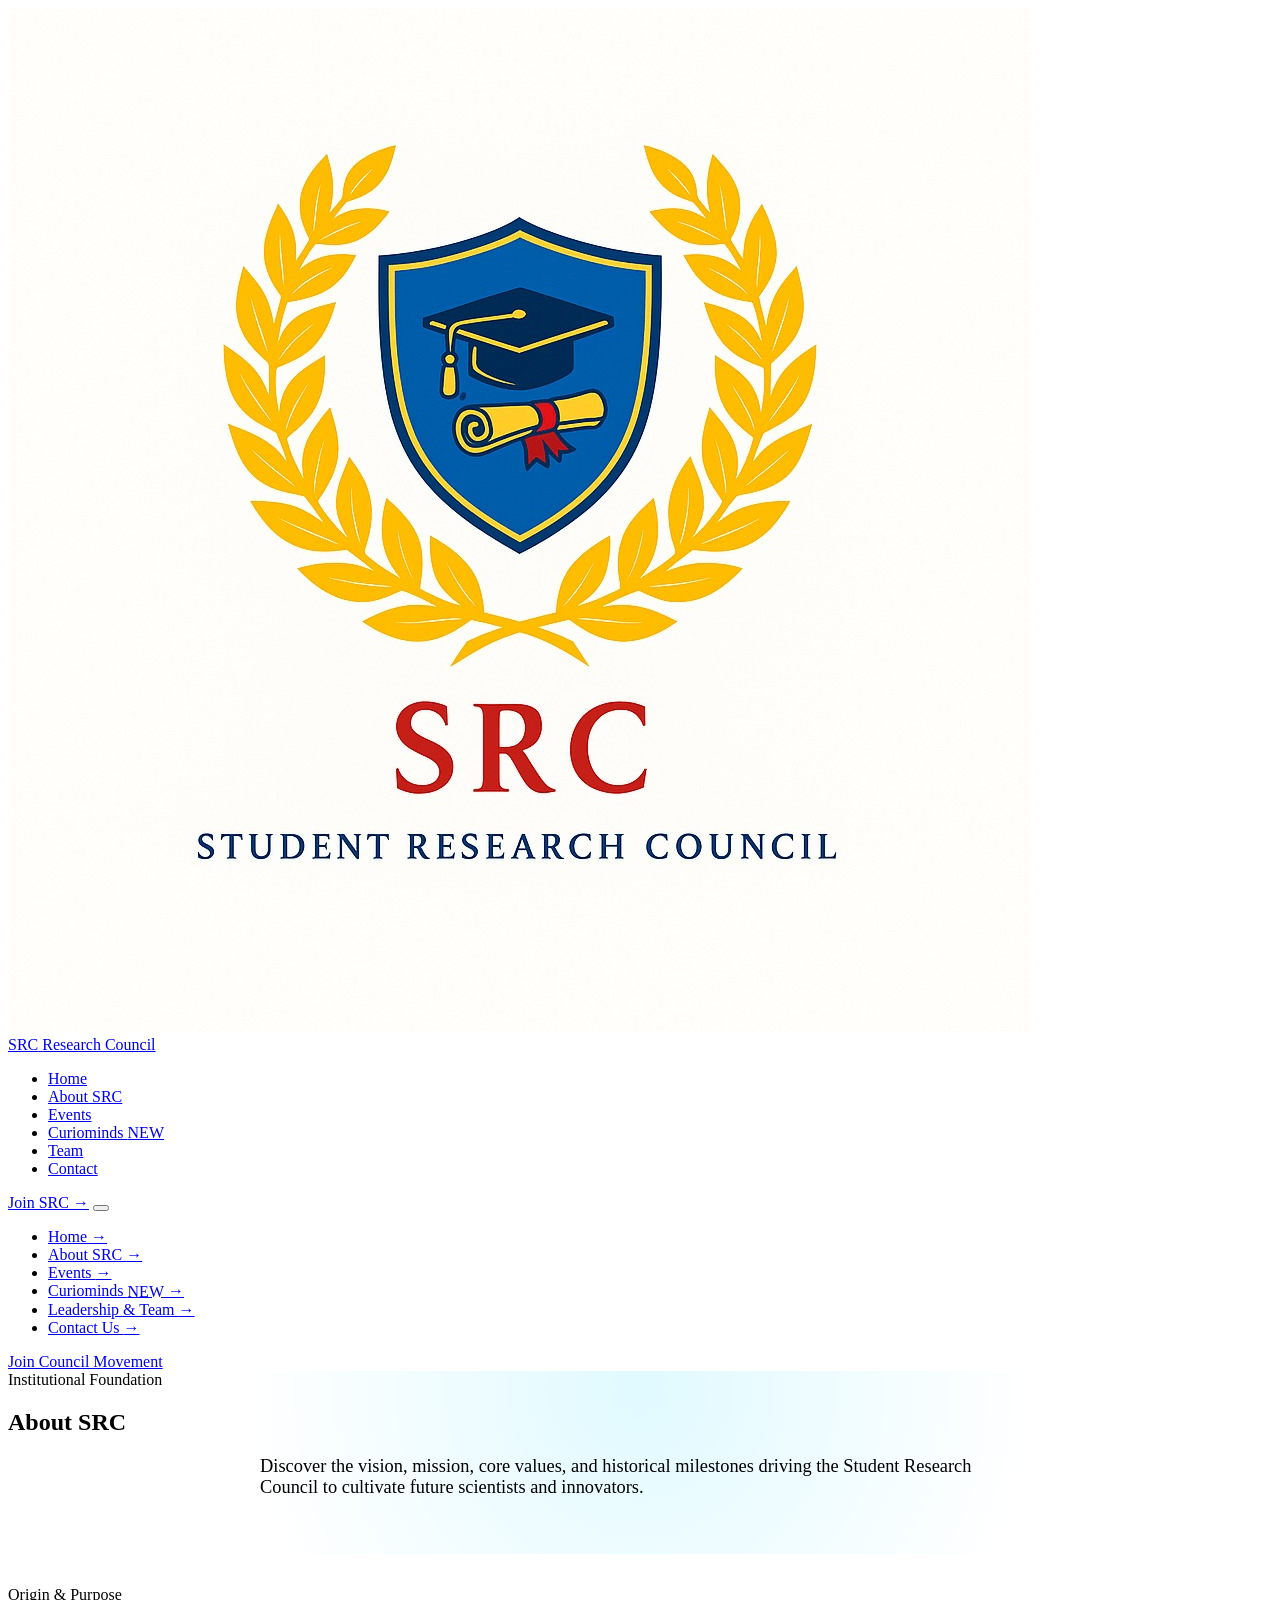
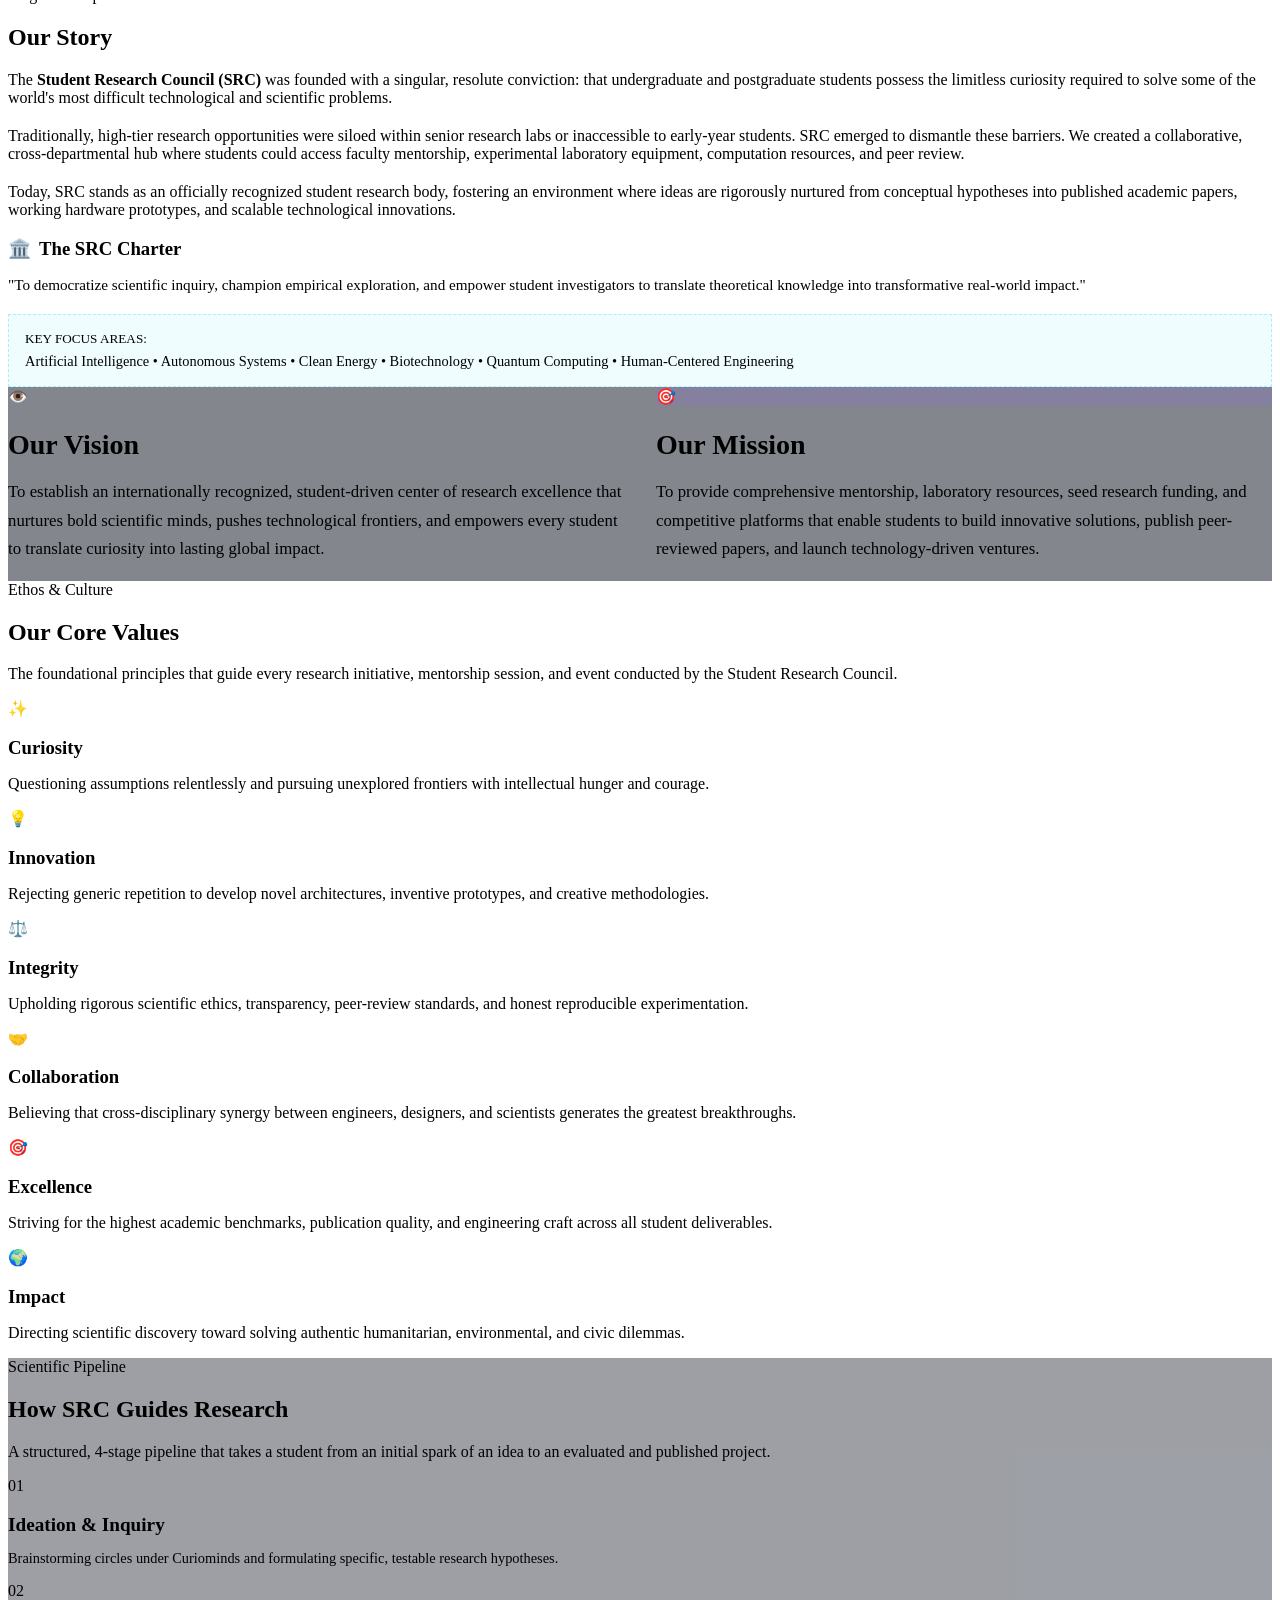
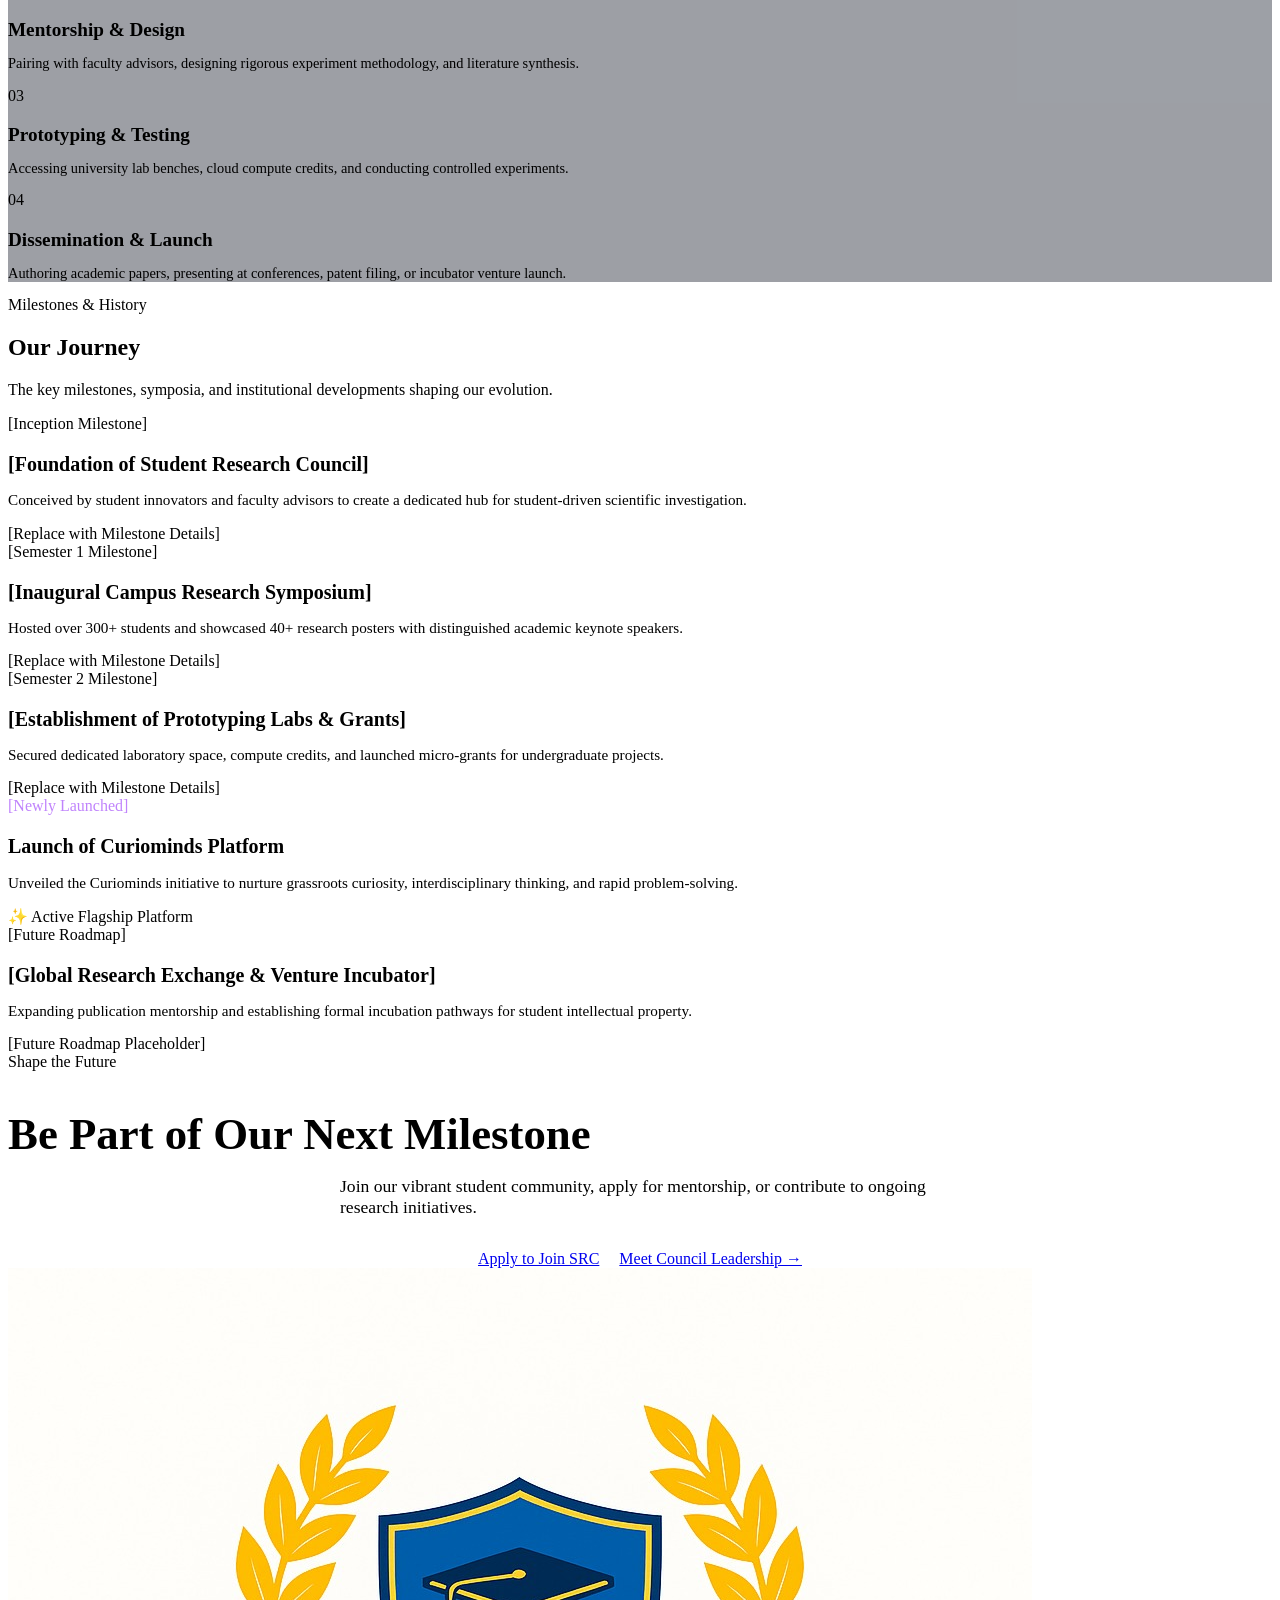
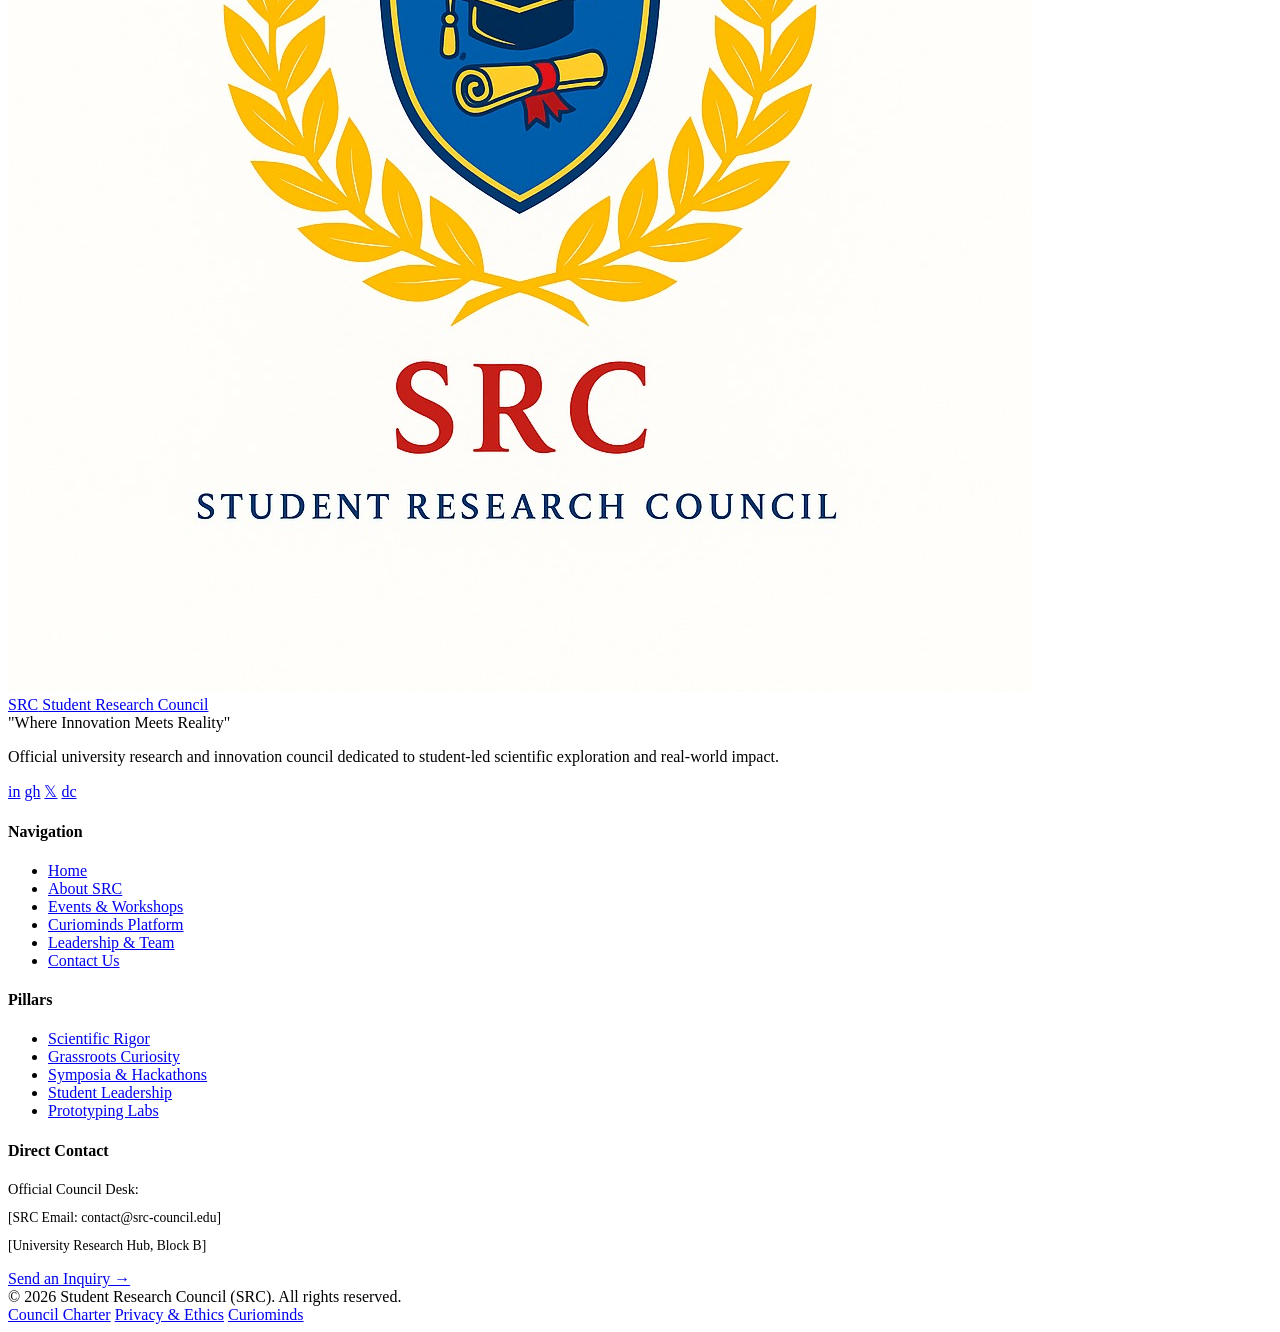
==== about.html @ ef5370ba "Add files via upload" ====
<!DOCTYPE html>
<html lang="en">
<head>
  <meta charset="UTF-8">
  <meta name="viewport" content="width=device-width, initial-scale=1.0">
  <meta name="description" content="About Student Research Council (SRC) — Our Story, Vision, Mission, Values, and Visual Journey Roadmap. Where Innovation Meets Reality.">
  <title>About SRC | Student Research Council</title>
  
  <!-- Stylesheets -->
  <link rel="stylesheet" href="css/main.css">
  <link rel="stylesheet" href="css/components.css">
  <link rel="stylesheet" href="css/pages.css">
</head>
<body>

  <!-- ==========================================================================
       Header & Navigation
       ========================================================================== -->
  <header class="site-header" id="site-header">
    <div class="container nav-container">
      <a href="index.html" class="brand-logo" aria-label="Student Research Council Home">
        <div class="logo-icon">
          <img src="srclogo.jpeg" alt="SRC Student Research Council Logo">
        </div>
        <div class="brand-text">
          <span class="brand-name">SRC</span>
          <span class="brand-sub">Research Council</span>
        </div>
      </a>

      <nav aria-label="Main Navigation">
        <ul class="nav-links">
          <li class="nav-item"><a href="index.html">Home</a></li>
          <li class="nav-item active"><a href="about.html">About SRC</a></li>
          <li class="nav-item"><a href="events.html">Events</a></li>
          <li class="nav-item">
            <a href="curiominds.html">
              Curiominds
              <span class="badge-nav-new">NEW</span>
            </a>
          </li>
          <li class="nav-item"><a href="team.html">Team</a></li>
          <li class="nav-item"><a href="contact.html">Contact</a></li>
        </ul>
      </nav>

      <div class="nav-actions">
        <a href="contact.html" class="btn btn-primary btn-sm btn-shimmer btn-desktop-only">Join SRC →</a>
        <button class="menu-toggle" aria-label="Toggle navigation menu" aria-expanded="false">
          <span></span>
          <span></span>
          <span></span>
        </button>
      </div>
    </div>
  </header>

  <!-- Mobile Drawer Overlay -->
  <div class="mobile-nav-overlay"></div>
  <aside class="mobile-nav-drawer" aria-label="Mobile Navigation">
    <ul class="mobile-nav-links">
      <li class="mobile-nav-item"><a href="index.html">Home <span>→</span></a></li>
      <li class="mobile-nav-item active"><a href="about.html">About SRC <span>→</span></a></li>
      <li class="mobile-nav-item"><a href="events.html">Events <span>→</span></a></li>
      <li class="mobile-nav-item">
        <a href="curiominds.html">
          Curiominds <span class="badge-nav-new" style="vertical-align: middle;">NEW</span> <span>→</span>
        </a>
      </li>
      <li class="mobile-nav-item"><a href="team.html">Leadership & Team <span>→</span></a></li>
      <li class="mobile-nav-item"><a href="contact.html">Contact Us <span>→</span></a></li>
    </ul>
    <div class="mobile-nav-footer">
      <a href="contact.html" class="btn btn-primary btn-full">Join Council Movement</a>
    </div>
  </aside>

  <!-- ==========================================================================
       Main Content
       ========================================================================== -->
  <main id="main-content">
    
    <!-- Hero Header -->
    <section class="section" style="padding-top: calc(var(--nav-height) + 3.5rem); padding-bottom: 3.5rem; background: radial-gradient(circle at 50% 10%, rgba(0, 210, 255, 0.12) 0%, transparent 60%);">
      <div class="container text-center">
        <span class="section-tag reveal">Institutional Foundation</span>
        <h1 class="reveal reveal-delay-1" style="margin-bottom: 1.25rem;">
          About <span class="text-gradient">SRC</span>
        </h1>
        <p class="reveal reveal-delay-2" style="max-width: 760px; margin: 0 auto; font-size: 1.15rem; color: var(--text-secondary);">
          Discover the vision, mission, core values, and historical milestones driving the Student Research Council to cultivate future scientists and innovators.
        </p>
      </div>
    </section>

    <!-- ==========================================================================
         Section: Our Story
         ========================================================================== -->
    <section class="section" style="padding-top: 2rem;">
      <div class="container">
        <div class="split-grid">
          <div class="reveal">
            <span class="section-tag">Origin & Purpose</span>
            <h2 class="section-title">Our <span class="text-gradient">Story</span></h2>
            <p style="margin-bottom: 1.25rem;">
              The <strong>Student Research Council (SRC)</strong> was founded with a singular, resolute conviction: that undergraduate and postgraduate students possess the limitless curiosity required to solve some of the world's most difficult technological and scientific problems.
            </p>
            <p style="margin-bottom: 1.25rem;">
              Traditionally, high-tier research opportunities were siloed within senior research labs or inaccessible to early-year students. SRC emerged to dismantle these barriers. We created a collaborative, cross-departmental hub where students could access faculty mentorship, experimental laboratory equipment, computation resources, and peer review.
            </p>
            <p>
              Today, SRC stands as an officially recognized student research body, fostering an environment where ideas are rigorously nurtured from conceptual hypotheses into published academic papers, working hardware prototypes, and scalable technological innovations.
            </p>
          </div>

          <!-- Visual Pillar Box -->
          <div class="glass-card reveal reveal-delay-2" style="border-color: rgba(0, 210, 255, 0.3);">
            <h3 style="color: var(--color-cyan); margin-bottom: 1rem; display: flex; align-items: center; gap: 0.5rem;">
              <span>🏛️</span> The SRC Charter
            </h3>
            <p style="font-size: 0.95rem; margin-bottom: 1.25rem;">
              "To democratize scientific inquiry, champion empirical exploration, and empower student investigators to translate theoretical knowledge into transformative real-world impact."
            </p>
            <div style="padding: 1rem; background: rgba(0, 210, 255, 0.06); border-radius: var(--radius-md); border: 1px dashed rgba(0, 210, 255, 0.3);">
              <div style="font-family: var(--font-mono); font-size: 0.825rem; color: var(--color-cyan);">
                KEY FOCUS AREAS:
              </div>
              <div style="font-size: 0.9rem; color: var(--text-main); margin-top: 0.4rem;">
                Artificial Intelligence • Autonomous Systems • Clean Energy • Biotechnology • Quantum Computing • Human-Centered Engineering
              </div>
            </div>
          </div>
        </div>
      </div>
    </section>

    <!-- ==========================================================================
         Section: Vision & Mission
         ========================================================================== -->
    <section class="section" style="background: rgba(8, 14, 28, 0.5); border-top: 1px solid var(--border-subtle); border-bottom: 1px solid var(--border-subtle);">
      <div class="container">
        <div style="display: grid; grid-template-columns: repeat(auto-fit, minmax(320px, 1fr)); gap: 2rem;">
          
          <!-- Vision Card -->
          <div class="glass-card reveal" style="border-top: 3px solid var(--color-cyan);">
            <div class="card-icon-box" style="color: var(--color-cyan);">👁️</div>
            <h2 style="font-size: 1.75rem; margin-bottom: 1rem;">Our Vision</h2>
            <p style="font-size: 1.05rem; line-height: 1.7; color: var(--text-secondary);">
              To establish an internationally recognized, student-driven center of research excellence that nurtures bold scientific minds, pushes technological frontiers, and empowers every student to translate curiosity into lasting global impact.
            </p>
          </div>

          <!-- Mission Card -->
          <div class="glass-card glass-card-violet reveal reveal-delay-1" style="border-top: 3px solid var(--color-violet);">
            <div class="card-icon-box" style="color: var(--color-violet); background: rgba(139, 92, 246, 0.15); border-color: rgba(139, 92, 246, 0.3);">🎯</div>
            <h2 style="font-size: 1.75rem; margin-bottom: 1rem;">Our Mission</h2>
            <p style="font-size: 1.05rem; line-height: 1.7; color: var(--text-secondary);">
              To provide comprehensive mentorship, laboratory resources, seed research funding, and competitive platforms that enable students to build innovative solutions, publish peer-reviewed papers, and launch technology-driven ventures.
            </p>
          </div>

        </div>
      </div>
    </section>

    <!-- ==========================================================================
         Section: Our Values (6 Cards)
         ========================================================================== -->
    <section class="section" id="values">
      <div class="container">
        <div class="section-header">
          <span class="section-tag">Ethos & Culture</span>
          <h2 class="section-title">Our Core <span class="text-gradient">Values</span></h2>
          <p class="section-description">
            The foundational principles that guide every research initiative, mentorship session, and event conducted by the Student Research Council.
          </p>
        </div>

        <div class="what-we-do-grid">
          <!-- Value 1 -->
          <div class="glass-card reveal">
            <div class="card-icon-box">✨</div>
            <h3 style="margin-bottom: 0.65rem;">Curiosity</h3>
            <p>
              Questioning assumptions relentlessly and pursuing unexplored frontiers with intellectual hunger and courage.
            </p>
          </div>

          <!-- Value 2 -->
          <div class="glass-card reveal reveal-delay-1">
            <div class="card-icon-box">💡</div>
            <h3 style="margin-bottom: 0.65rem;">Innovation</h3>
            <p>
              Rejecting generic repetition to develop novel architectures, inventive prototypes, and creative methodologies.
            </p>
          </div>

          <!-- Value 3 -->
          <div class="glass-card reveal reveal-delay-2">
            <div class="card-icon-box">⚖️</div>
            <h3 style="margin-bottom: 0.65rem;">Integrity</h3>
            <p>
              Upholding rigorous scientific ethics, transparency, peer-review standards, and honest reproducible experimentation.
            </p>
          </div>

          <!-- Value 4 -->
          <div class="glass-card reveal">
            <div class="card-icon-box">🤝</div>
            <h3 style="margin-bottom: 0.65rem;">Collaboration</h3>
            <p>
              Believing that cross-disciplinary synergy between engineers, designers, and scientists generates the greatest breakthroughs.
            </p>
          </div>

          <!-- Value 5 -->
          <div class="glass-card reveal reveal-delay-1">
            <div class="card-icon-box">🎯</div>
            <h3 style="margin-bottom: 0.65rem;">Excellence</h3>
            <p>
              Striving for the highest academic benchmarks, publication quality, and engineering craft across all student deliverables.
            </p>
          </div>

          <!-- Value 6 -->
          <div class="glass-card reveal reveal-delay-2">
            <div class="card-icon-box">🌍</div>
            <h3 style="margin-bottom: 0.65rem;">Impact</h3>
            <p>
              Directing scientific discovery toward solving authentic humanitarian, environmental, and civic dilemmas.
            </p>
          </div>
        </div>
      </div>
    </section>

    <!-- ==========================================================================
         Section: Research Lifecycle & Methodology
         ========================================================================== -->
    <section class="section" id="lifecycle" style="background: rgba(11, 17, 32, 0.4);">
      <div class="container">
        <div class="section-header">
          <span class="section-tag">Scientific Pipeline</span>
          <h2 class="section-title">How SRC <span class="text-gradient">Guides Research</span></h2>
          <p class="section-description">
            A structured, 4-stage pipeline that takes a student from an initial spark of an idea to an evaluated and published project.
          </p>
        </div>

        <div class="lifecycle-grid">
          <div class="lifecycle-step reveal">
            <div class="lifecycle-step-num">01</div>
            <h3 style="font-size: 1.2rem; margin-bottom: 0.5rem;">Ideation & Inquiry</h3>
            <p style="font-size: 0.9rem; color: var(--text-muted);">
              Brainstorming circles under Curiominds and formulating specific, testable research hypotheses.
            </p>
          </div>

          <div class="lifecycle-step reveal reveal-delay-1">
            <div class="lifecycle-step-num">02</div>
            <h3 style="font-size: 1.2rem; margin-bottom: 0.5rem;">Mentorship & Design</h3>
            <p style="font-size: 0.9rem; color: var(--text-muted);">
              Pairing with faculty advisors, designing rigorous experiment methodology, and literature synthesis.
            </p>
          </div>

          <div class="lifecycle-step reveal reveal-delay-2">
            <div class="lifecycle-step-num">03</div>
            <h3 style="font-size: 1.2rem; margin-bottom: 0.5rem;">Prototyping & Testing</h3>
            <p style="font-size: 0.9rem; color: var(--text-muted);">
              Accessing university lab benches, cloud compute credits, and conducting controlled experiments.
            </p>
          </div>

          <div class="lifecycle-step reveal reveal-delay-3">
            <div class="lifecycle-step-num">04</div>
            <h3 style="font-size: 1.2rem; margin-bottom: 0.5rem;">Dissemination & Launch</h3>
            <p style="font-size: 0.9rem; color: var(--text-muted);">
              Authoring academic papers, presenting at conferences, patent filing, or incubator venture launch.
            </p>
          </div>
        </div>
      </div>
    </section>

    <!-- ==========================================================================
         Section: Our Journey (Visual Timeline Roadmap)
         ========================================================================== -->
    <section class="section" id="journey">
      <div class="container">
        <div class="section-header">
          <span class="section-tag">Milestones & History</span>
          <h2 class="section-title">Our <span class="text-gradient">Journey</span></h2>
          <p class="section-description">
            The key milestones, symposia, and institutional developments shaping our evolution.
          </p>
        </div>

        <div class="timeline-container">
          <!-- Timeline Item 1 -->
          <div class="timeline-item reveal">
            <div class="timeline-dot"></div>
            <div class="timeline-content">
              <div class="timeline-date">[Inception Milestone]</div>
              <h3 style="font-size: 1.25rem; margin-bottom: 0.5rem;">[Foundation of Student Research Council]</h3>
              <p style="font-size: 0.95rem; color: var(--text-muted);">
                Conceived by student innovators and faculty advisors to create a dedicated hub for student-driven scientific investigation.
              </p>
              <span class="placeholder-tag" style="margin-top: 0.75rem;">[Replace with Milestone Details]</span>
            </div>
          </div>

          <!-- Timeline Item 2 -->
          <div class="timeline-item reveal reveal-delay-1">
            <div class="timeline-dot"></div>
            <div class="timeline-content">
              <div class="timeline-date">[Semester 1 Milestone]</div>
              <h3 style="font-size: 1.25rem; margin-bottom: 0.5rem;">[Inaugural Campus Research Symposium]</h3>
              <p style="font-size: 0.95rem; color: var(--text-muted);">
                Hosted over 300+ students and showcased 40+ research posters with distinguished academic keynote speakers.
              </p>
              <span class="placeholder-tag" style="margin-top: 0.75rem;">[Replace with Milestone Details]</span>
            </div>
          </div>

          <!-- Timeline Item 3 -->
          <div class="timeline-item reveal reveal-delay-2">
            <div class="timeline-dot"></div>
            <div class="timeline-content">
              <div class="timeline-date">[Semester 2 Milestone]</div>
              <h3 style="font-size: 1.25rem; margin-bottom: 0.5rem;">[Establishment of Prototyping Labs & Grants]</h3>
              <p style="font-size: 0.95rem; color: var(--text-muted);">
                Secured dedicated laboratory space, compute credits, and launched micro-grants for undergraduate projects.
              </p>
              <span class="placeholder-tag" style="margin-top: 0.75rem;">[Replace with Milestone Details]</span>
            </div>
          </div>

          <!-- Timeline Item 4 -->
          <div class="timeline-item reveal">
            <div class="timeline-dot" style="border-color: var(--color-violet); box-shadow: 0 0 15px var(--color-violet);"></div>
            <div class="timeline-content" style="border-color: rgba(139, 92, 246, 0.4);">
              <div class="timeline-date" style="color: #c084fc;">[Newly Launched]</div>
              <h3 style="font-size: 1.25rem; margin-bottom: 0.5rem;">Launch of Curiominds Platform</h3>
              <p style="font-size: 0.95rem; color: var(--text-muted);">
                Unveiled the Curiominds initiative to nurture grassroots curiosity, interdisciplinary thinking, and rapid problem-solving.
              </p>
              <span class="badge badge-violet" style="margin-top: 0.75rem;">✨ Active Flagship Platform</span>
            </div>
          </div>

          <!-- Timeline Item 5 -->
          <div class="timeline-item reveal reveal-delay-1">
            <div class="timeline-dot"></div>
            <div class="timeline-content">
              <div class="timeline-date">[Future Roadmap]</div>
              <h3 style="font-size: 1.25rem; margin-bottom: 0.5rem;">[Global Research Exchange & Venture Incubator]</h3>
              <p style="font-size: 0.95rem; color: var(--text-muted);">
                Expanding publication mentorship and establishing formal incubation pathways for student intellectual property.
              </p>
              <span class="placeholder-tag" style="margin-top: 0.75rem;">[Future Roadmap Placeholder]</span>
            </div>
          </div>
        </div>
      </div>
    </section>

    <!-- ==========================================================================
         Section: CTA
         ========================================================================== -->
    <section class="section" style="padding-top: 0;">
      <div class="container">
        <div class="cta-banner-card reveal">
          <span class="section-tag">Shape the Future</span>
          <h2 style="font-size: clamp(2rem, 3.5vw, 3rem); margin-bottom: 1rem;">
            Be Part of Our Next <span class="text-gradient">Milestone</span>
          </h2>
          <p style="max-width: 600px; margin: 0 auto 2rem; font-size: 1.1rem; color: var(--text-secondary);">
            Join our vibrant student community, apply for mentorship, or contribute to ongoing research initiatives.
          </p>
          <div style="display: flex; justify-content: center; gap: 1.25rem; flex-wrap: wrap;">
            <a href="contact.html" class="btn btn-primary btn-lg btn-shimmer">Apply to Join SRC</a>
            <a href="team.html" class="btn btn-secondary btn-lg">Meet Council Leadership →</a>
          </div>
        </div>
      </div>
    </section>

  </main>

  <!-- ==========================================================================
       Footer
       ========================================================================== -->
  <footer class="site-footer">
    <div class="container">
      <div class="footer-top">
        <div class="footer-brand">
          <a href="index.html" class="brand-logo">
            <div class="logo-icon"><img src="srclogo.jpeg" alt="SRC Student Research Council Logo"></div>
            <div class="brand-text">
              <span class="brand-name">SRC</span>
              <span class="brand-sub">Student Research Council</span>
            </div>
          </a>
          <div class="footer-tagline">"Where Innovation Meets Reality"</div>
          <p class="footer-bio">
            Official university research and innovation council dedicated to student-led scientific exploration and real-world impact.
          </p>
          <div class="social-links-grid">
            <a href="#" class="social-icon-btn" aria-label="LinkedIn">in</a>
            <a href="#" class="social-icon-btn" aria-label="GitHub">gh</a>
            <a href="#" class="social-icon-btn" aria-label="Twitter">𝕏</a>
            <a href="#" class="social-icon-btn" aria-label="Discord">dc</a>
          </div>
        </div>

        <div class="footer-col">
          <h4>Navigation</h4>
          <ul class="footer-links">
            <li><a href="index.html">Home</a></li>
            <li><a href="about.html">About SRC</a></li>
            <li><a href="events.html">Events & Workshops</a></li>
            <li><a href="curiominds.html">Curiominds Platform</a></li>
            <li><a href="team.html">Leadership & Team</a></li>
            <li><a href="contact.html">Contact Us</a></li>
          </ul>
        </div>

        <div class="footer-col">
          <h4>Pillars</h4>
          <ul class="footer-links">
            <li><a href="about.html#values">Scientific Rigor</a></li>
            <li><a href="curiominds.html">Grassroots Curiosity</a></li>
            <li><a href="events.html">Symposia & Hackathons</a></li>
            <li><a href="team.html">Student Leadership</a></li>
            <li><a href="about.html#lifecycle">Prototyping Labs</a></li>
          </ul>
        </div>

        <div class="footer-col">
          <h4>Direct Contact</h4>
          <p style="font-size: 0.9rem; color: var(--text-muted); margin-bottom: 0.75rem;">Official Council Desk:</p>
          <div style="font-family: var(--font-mono); font-size: 0.85rem; color: var(--color-cyan); margin-bottom: 0.75rem;">
            [SRC Email: contact@src-council.edu]
          </div>
          <div style="font-size: 0.85rem; color: var(--text-subtle); margin-bottom: 1rem;">
            [University Research Hub, Block B]
          </div>
          <a href="contact.html" class="btn btn-outline btn-sm">Send an Inquiry →</a>
        </div>
      </div>

      <div class="footer-bottom">
        <div>© 2026 Student Research Council (SRC). All rights reserved.</div>
        <div class="footer-bottom-links">
          <a href="about.html">Council Charter</a>
          <a href="contact.html">Privacy & Ethics</a>
          <a href="curiominds.html">Curiominds</a>
        </div>
      </div>
    </div>
  </footer>

  <!-- Scripts -->
  <script src="js/data.js"></script>
  <script src="js/main.js"></script>
</body>
</html>
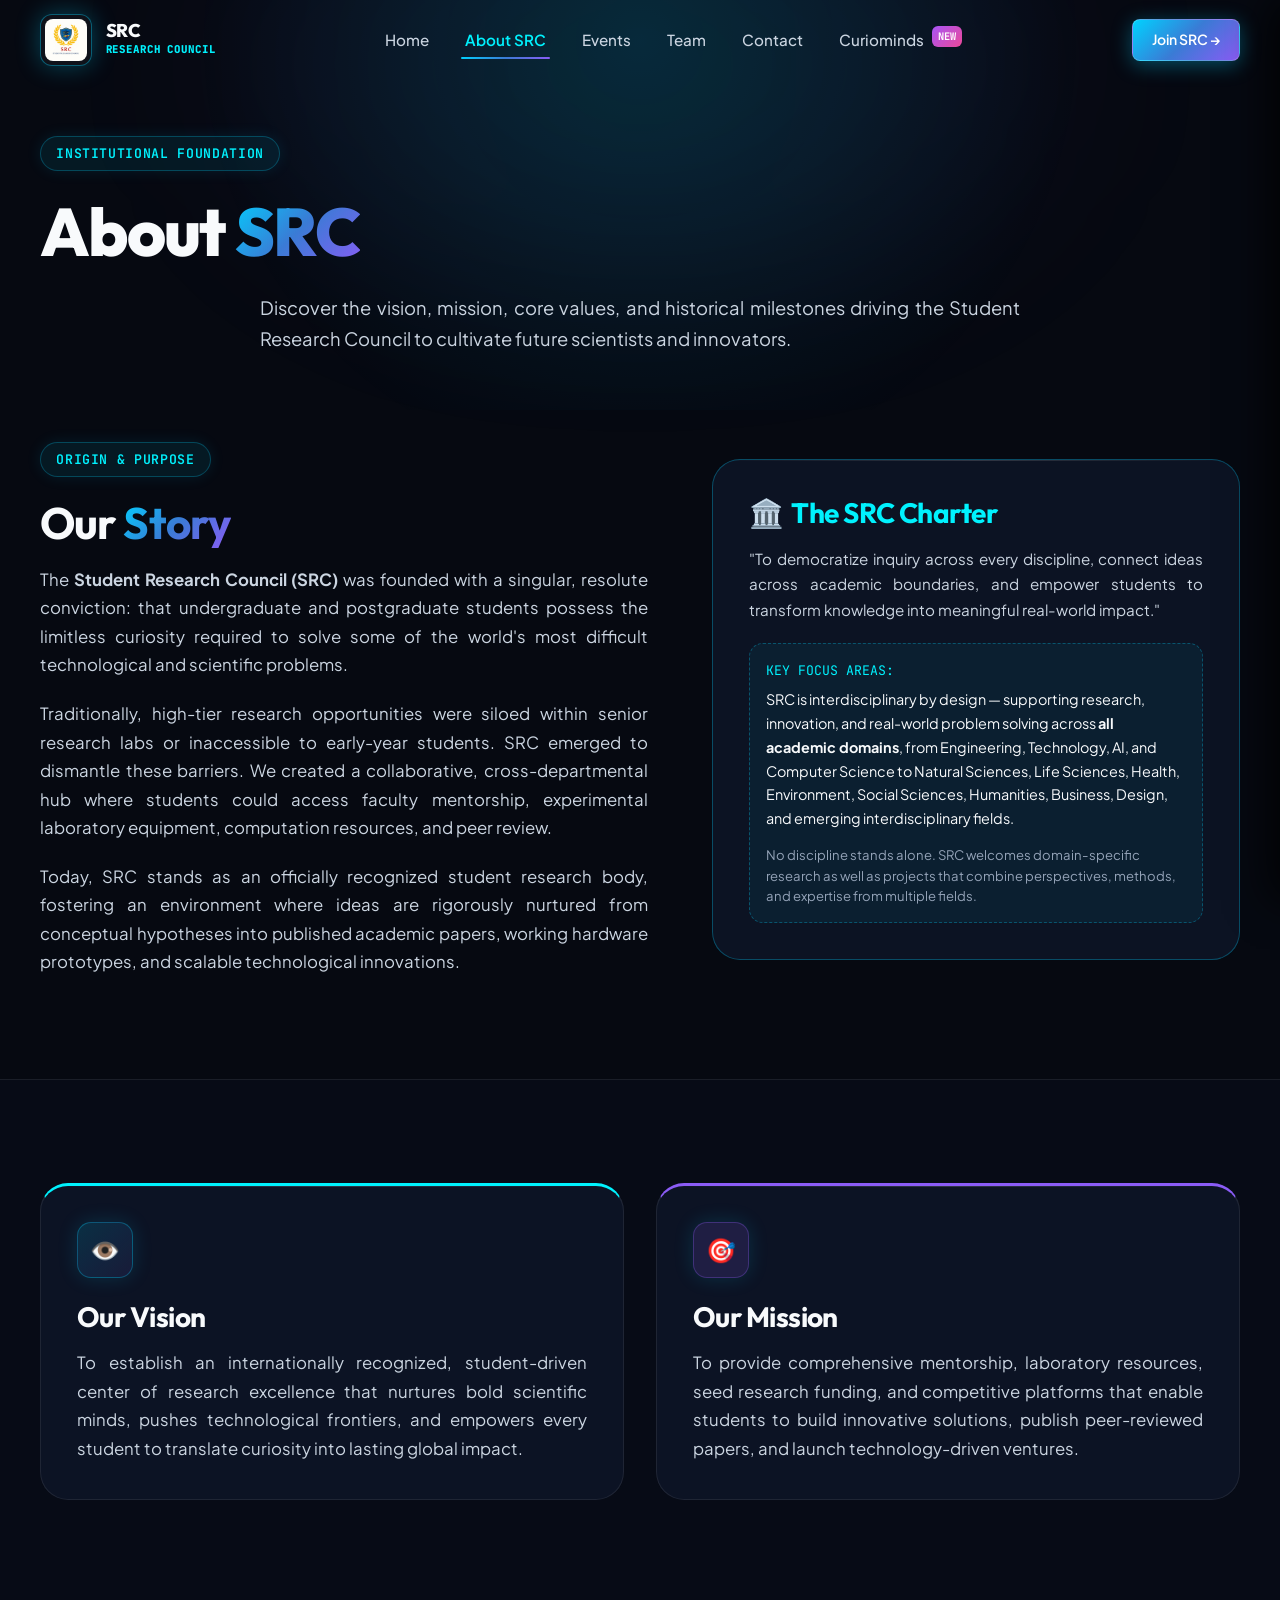
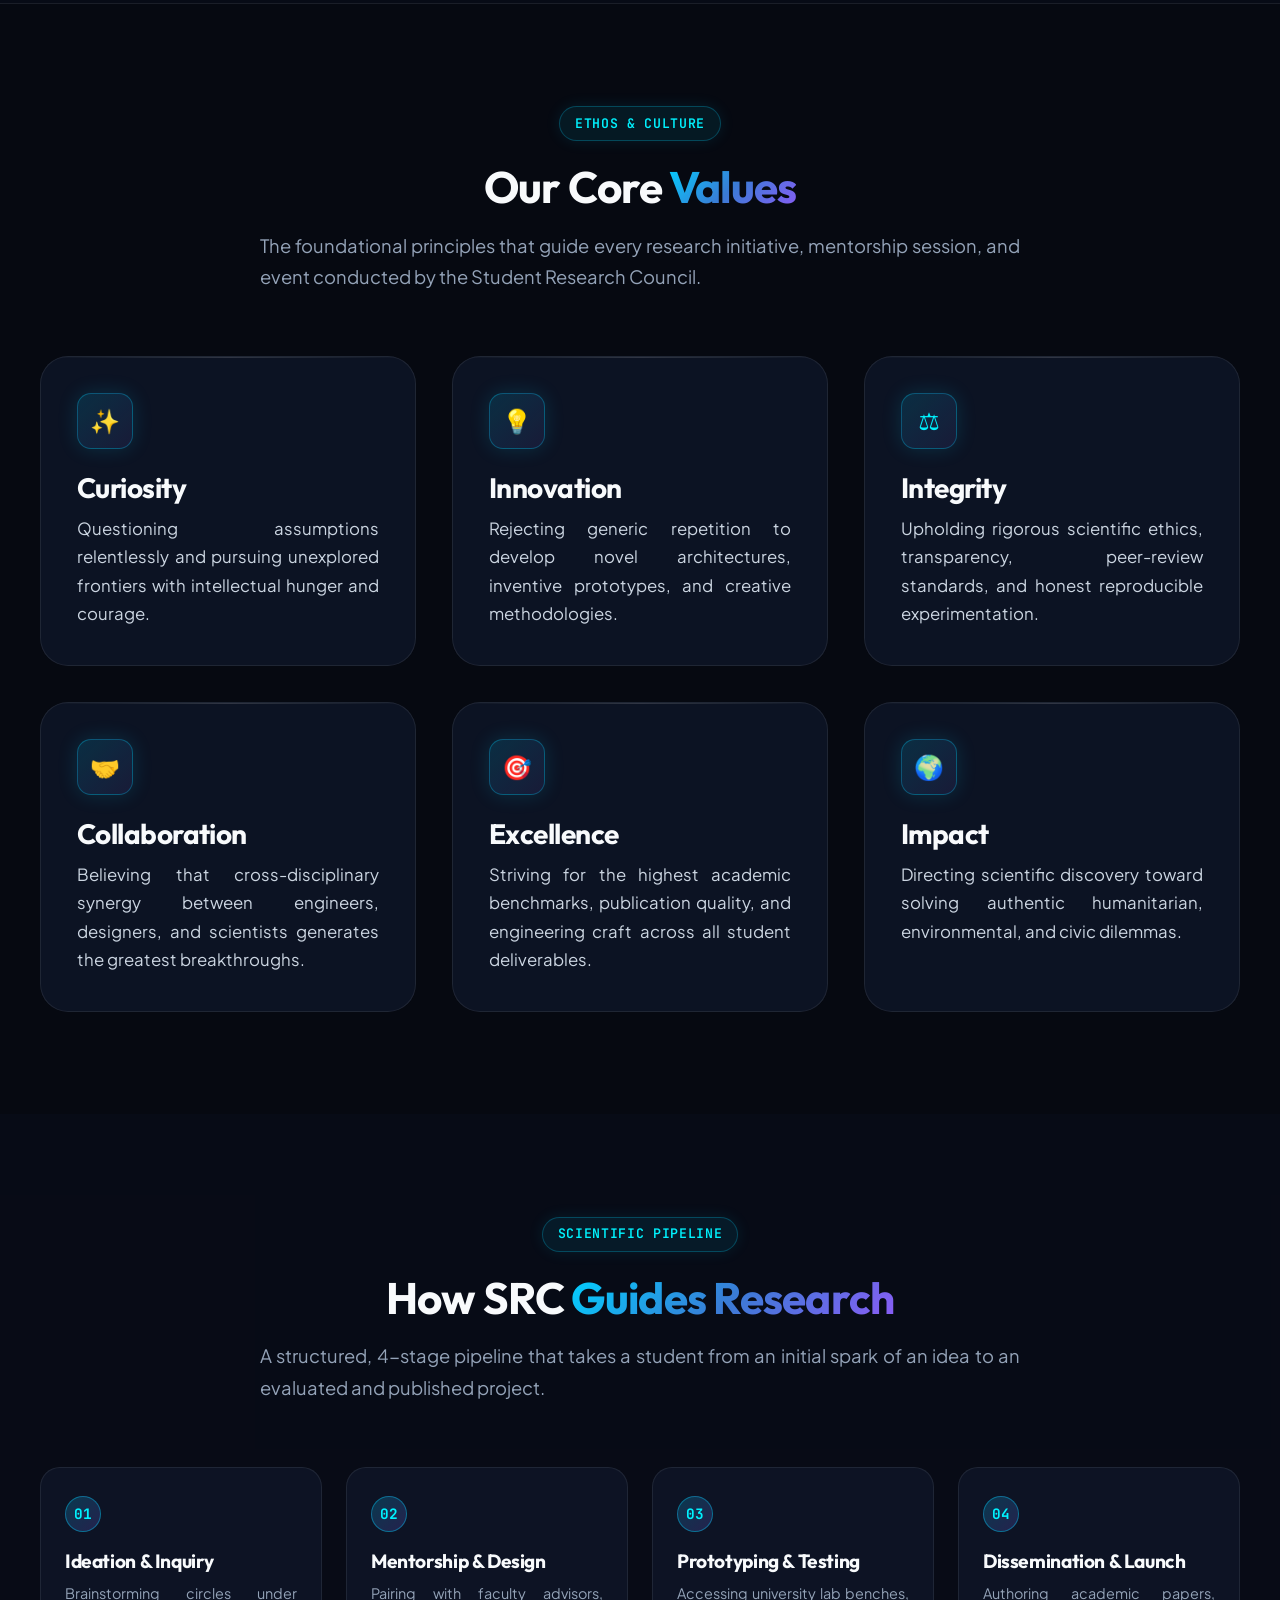
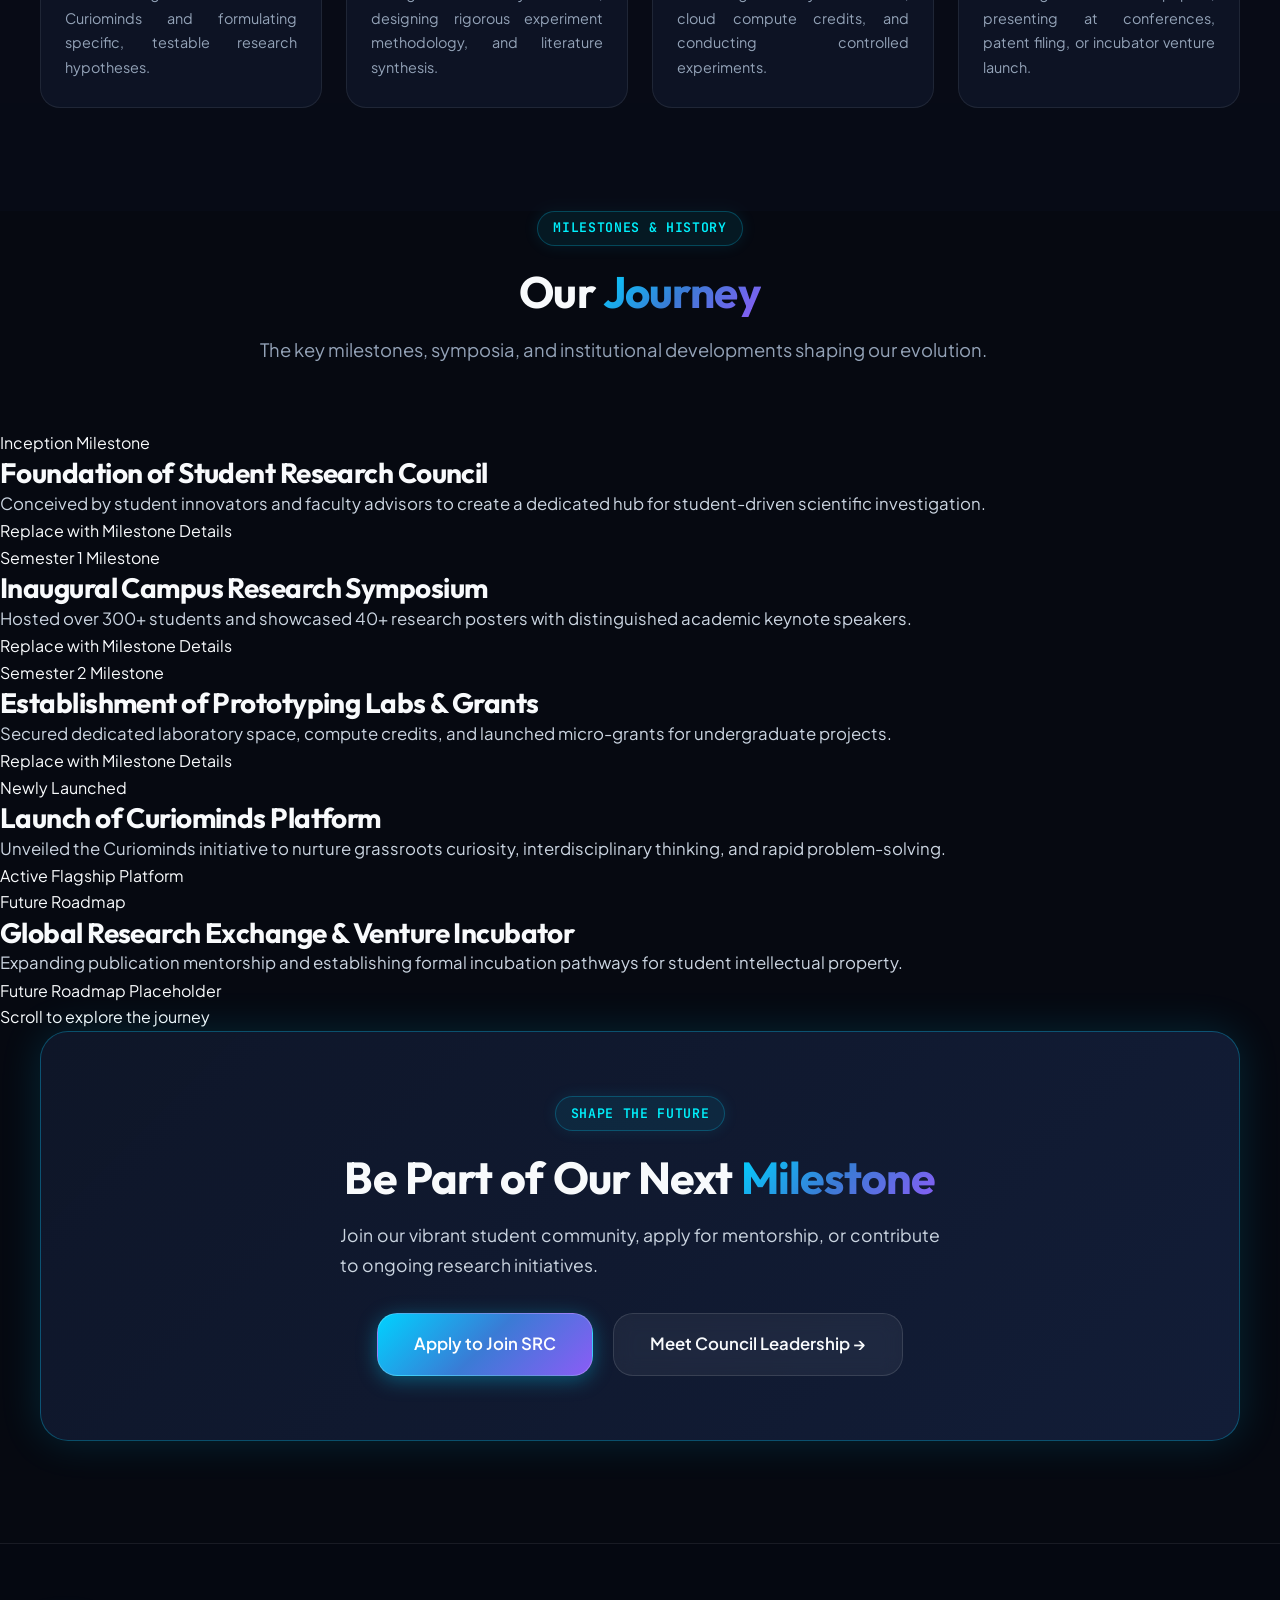
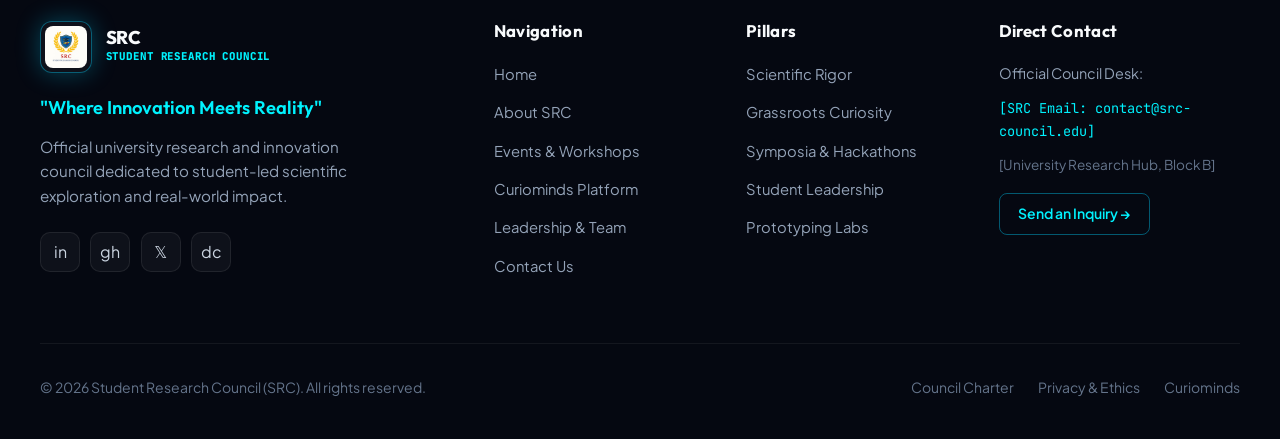
==== commit 3a0219ab: "Update about.html" ====
--- a/about.html
+++ b/about.html
@@ -10,6 +10,13 @@
   <link rel="stylesheet" href="css/main.css">
   <link rel="stylesheet" href="css/components.css">
   <link rel="stylesheet" href="css/pages.css">
+<style>
+    /* Clean justified text across page content */
+    .page-justified p {
+      text-align: justify;
+      text-justify: inter-word;
+    }
+</style>
 </head>
 <body>
 
@@ -33,14 +40,15 @@
           <li class="nav-item"><a href="index.html">Home</a></li>
           <li class="nav-item active"><a href="about.html">About SRC</a></li>
           <li class="nav-item"><a href="events.html">Events</a></li>
+          
+          <li class="nav-item"><a href="team.html">Team</a></li>
+          <li class="nav-item"><a href="contact.html">Contact</a></li>
           <li class="nav-item">
             <a href="curiominds.html">
               Curiominds
               <span class="badge-nav-new">NEW</span>
             </a>
           </li>
-          <li class="nav-item"><a href="team.html">Team</a></li>
-          <li class="nav-item"><a href="contact.html">Contact</a></li>
         </ul>
       </nav>
 
@@ -78,7 +86,7 @@
   <!-- ==========================================================================
        Main Content
        ========================================================================== -->
-  <main id="main-content">
+  <main id="main-content" class="page-justified">
     
     <!-- Hero Header -->
     <section class="section" style="padding-top: calc(var(--nav-height) + 3.5rem); padding-bottom: 3.5rem; background: radial-gradient(circle at 50% 10%, rgba(0, 210, 255, 0.12) 0%, transparent 60%);">
@@ -119,14 +127,21 @@
               <span>🏛️</span> The SRC Charter
             </h3>
             <p style="font-size: 0.95rem; margin-bottom: 1.25rem;">
-              "To democratize scientific inquiry, champion empirical exploration, and empower student investigators to translate theoretical knowledge into transformative real-world impact."
+              "To democratize inquiry across every discipline, connect ideas across academic boundaries, and empower students to transform knowledge into meaningful real-world impact."
             </p>
             <div style="padding: 1rem; background: rgba(0, 210, 255, 0.06); border-radius: var(--radius-md); border: 1px dashed rgba(0, 210, 255, 0.3);">
               <div style="font-family: var(--font-mono); font-size: 0.825rem; color: var(--color-cyan);">
                 KEY FOCUS AREAS:
               </div>
               <div style="font-size: 0.9rem; color: var(--text-main); margin-top: 0.4rem;">
-                Artificial Intelligence • Autonomous Systems • Clean Energy • Biotechnology • Quantum Computing • Human-Centered Engineering
+                SRC is interdisciplinary by design — supporting research, innovation, and real-world problem solving across
+                <strong>all academic domains</strong>, from Engineering, Technology, AI, and Computer Science to
+                Natural Sciences, Life Sciences, Health, Environment, Social Sciences, Humanities, Business, Design,
+                and emerging interdisciplinary fields.
+              </div>
+              <div style="font-size: 0.82rem; color: var(--text-muted); margin-top: 0.9rem; line-height: 1.55;">
+                No discipline stands alone. SRC welcomes domain-specific research as well as projects that
+                combine perspectives, methods, and expertise from multiple fields.
               </div>
             </div>
           </div>
@@ -286,84 +301,253 @@
     <!-- ==========================================================================
          Section: Our Journey (Visual Timeline Roadmap)
          ========================================================================== -->
-    <section class="section" id="journey">
-      <div class="container">
-        <div class="section-header">
-          <span class="section-tag">Milestones & History</span>
-          <h2 class="section-title">Our <span class="text-gradient">Journey</span></h2>
-          <p class="section-description">
-            The key milestones, symposia, and institutional developments shaping our evolution.
-          </p>
-        </div>
-
-        <div class="timeline-container">
-          <!-- Timeline Item 1 -->
-          <div class="timeline-item reveal">
-            <div class="timeline-dot"></div>
-            <div class="timeline-content">
-              <div class="timeline-date">[Inception Milestone]</div>
-              <h3 style="font-size: 1.25rem; margin-bottom: 0.5rem;">[Foundation of Student Research Council]</h3>
-              <p style="font-size: 0.95rem; color: var(--text-muted);">
-                Conceived by student innovators and faculty advisors to create a dedicated hub for student-driven scientific investigation.
+   <!-- ==========================================================================
+     Section: Our Journey — Horizontal Scroll Timeline
+     ========================================================================== -->
+
+<section class="journey-section" id="journey">
+
+  <div class="journey-heading container">
+
+    <div class="section-header">
+      <span class="section-tag">Milestones & History</span>
+
+      <h2 class="section-title">
+        Our <span class="text-gradient">Journey</span>
+      </h2>
+
+      <p class="section-description">
+        The key milestones, symposia, and institutional developments
+        shaping our evolution.
+      </p>
+    </div>
+
+  </div>
+
+
+  <!-- Scroll area -->
+
+  <div class="journey-scroll-area">
+
+    <div class="journey-sticky">
+
+      <div class="journey-track-wrapper">
+
+        <div class="journey-track">
+
+
+          <!-- ==========================================================
+               TIMELINE LINE
+               ========================================================== -->
+
+          <div class="journey-line">
+
+            <div class="journey-line-progress"></div>
+
+          </div>
+
+
+          <!-- ==========================================================
+               MILESTONE 1
+               ========================================================== -->
+
+          <article class="journey-item journey-item-top">
+
+            <div class="journey-card">
+
+              <span class="journey-card-label">
+                <i class="fa-solid fa-seedling"></i>
+                Inception Milestone
+              </span>
+
+              <h3>
+                Foundation of Student Research Council
+              </h3>
+
+              <p>
+                Conceived by student innovators and faculty advisors
+                to create a dedicated hub for student-driven
+                scientific investigation.
               </p>
-              <span class="placeholder-tag" style="margin-top: 0.75rem;">[Replace with Milestone Details]</span>
-            </div>
-          </div>
-
-          <!-- Timeline Item 2 -->
-          <div class="timeline-item reveal reveal-delay-1">
-            <div class="timeline-dot"></div>
-            <div class="timeline-content">
-              <div class="timeline-date">[Semester 1 Milestone]</div>
-              <h3 style="font-size: 1.25rem; margin-bottom: 0.5rem;">[Inaugural Campus Research Symposium]</h3>
-              <p style="font-size: 0.95rem; color: var(--text-muted);">
-                Hosted over 300+ students and showcased 40+ research posters with distinguished academic keynote speakers.
+
+              <span class="journey-placeholder">
+                Replace with Milestone Details
+              </span>
+
+            </div>
+
+            <div class="journey-node">
+              <span></span>
+            </div>
+
+          </article>
+
+
+          <!-- ==========================================================
+               MILESTONE 2
+               ========================================================== -->
+
+          <article class="journey-item journey-item-bottom">
+
+            <div class="journey-node">
+              <span></span>
+            </div>
+
+            <div class="journey-card">
+
+              <span class="journey-card-label">
+                <i class="fa-solid fa-users"></i>
+                Semester 1 Milestone
+              </span>
+
+              <h3>
+                Inaugural Campus Research Symposium
+              </h3>
+
+              <p>
+                Hosted over 300+ students and showcased 40+ research
+                posters with distinguished academic keynote speakers.
               </p>
-              <span class="placeholder-tag" style="margin-top: 0.75rem;">[Replace with Milestone Details]</span>
-            </div>
-          </div>
-
-          <!-- Timeline Item 3 -->
-          <div class="timeline-item reveal reveal-delay-2">
-            <div class="timeline-dot"></div>
-            <div class="timeline-content">
-              <div class="timeline-date">[Semester 2 Milestone]</div>
-              <h3 style="font-size: 1.25rem; margin-bottom: 0.5rem;">[Establishment of Prototyping Labs & Grants]</h3>
-              <p style="font-size: 0.95rem; color: var(--text-muted);">
-                Secured dedicated laboratory space, compute credits, and launched micro-grants for undergraduate projects.
+
+              <span class="journey-placeholder">
+                Replace with Milestone Details
+              </span>
+
+            </div>
+
+          </article>
+
+
+          <!-- ==========================================================
+               MILESTONE 3
+               ========================================================== -->
+
+          <article class="journey-item journey-item-top">
+
+            <div class="journey-card">
+
+              <span class="journey-card-label">
+                <i class="fa-solid fa-flask"></i>
+                Semester 2 Milestone
+              </span>
+
+              <h3>
+                Establishment of Prototyping Labs & Grants
+              </h3>
+
+              <p>
+                Secured dedicated laboratory space, compute credits,
+                and launched micro-grants for undergraduate projects.
               </p>
-              <span class="placeholder-tag" style="margin-top: 0.75rem;">[Replace with Milestone Details]</span>
-            </div>
-          </div>
-
-          <!-- Timeline Item 4 -->
-          <div class="timeline-item reveal">
-            <div class="timeline-dot" style="border-color: var(--color-violet); box-shadow: 0 0 15px var(--color-violet);"></div>
-            <div class="timeline-content" style="border-color: rgba(139, 92, 246, 0.4);">
-              <div class="timeline-date" style="color: #c084fc;">[Newly Launched]</div>
-              <h3 style="font-size: 1.25rem; margin-bottom: 0.5rem;">Launch of Curiominds Platform</h3>
-              <p style="font-size: 0.95rem; color: var(--text-muted);">
-                Unveiled the Curiominds initiative to nurture grassroots curiosity, interdisciplinary thinking, and rapid problem-solving.
+
+              <span class="journey-placeholder">
+                Replace with Milestone Details
+              </span>
+
+            </div>
+
+            <div class="journey-node">
+              <span></span>
+            </div>
+
+          </article>
+
+
+          <!-- ==========================================================
+               MILESTONE 4
+               ========================================================== -->
+
+          <article class="journey-item journey-item-bottom journey-item-featured">
+
+            <div class="journey-node">
+              <span></span>
+            </div>
+
+            <div class="journey-card">
+
+              <span class="journey-card-label">
+                <i class="fa-solid fa-rocket"></i>
+                Newly Launched
+              </span>
+
+              <h3>
+                Launch of Curiominds Platform
+              </h3>
+
+              <p>
+                Unveiled the Curiominds initiative to nurture grassroots
+                curiosity, interdisciplinary thinking, and rapid
+                problem-solving.
               </p>
-              <span class="badge badge-violet" style="margin-top: 0.75rem;">✨ Active Flagship Platform</span>
-            </div>
-          </div>
-
-          <!-- Timeline Item 5 -->
-          <div class="timeline-item reveal reveal-delay-1">
-            <div class="timeline-dot"></div>
-            <div class="timeline-content">
-              <div class="timeline-date">[Future Roadmap]</div>
-              <h3 style="font-size: 1.25rem; margin-bottom: 0.5rem;">[Global Research Exchange & Venture Incubator]</h3>
-              <p style="font-size: 0.95rem; color: var(--text-muted);">
-                Expanding publication mentorship and establishing formal incubation pathways for student intellectual property.
+
+              <span class="journey-active-badge">
+                <i class="fa-solid fa-bolt"></i>
+                Active Flagship Platform
+              </span>
+
+            </div>
+
+          </article>
+
+
+          <!-- ==========================================================
+               MILESTONE 5
+               ========================================================== -->
+
+          <article class="journey-item journey-item-top">
+
+            <div class="journey-card">
+
+              <span class="journey-card-label">
+                <i class="fa-solid fa-earth-americas"></i>
+                Future Roadmap
+              </span>
+
+              <h3>
+                Global Research Exchange & Venture Incubator
+              </h3>
+
+              <p>
+                Expanding publication mentorship and establishing
+                formal incubation pathways for student intellectual
+                property.
               </p>
-              <span class="placeholder-tag" style="margin-top: 0.75rem;">[Future Roadmap Placeholder]</span>
-            </div>
-          </div>
-        </div>
-      </div>
-    </section>
+
+              <span class="journey-placeholder">
+                Future Roadmap Placeholder
+              </span>
+
+            </div>
+
+            <div class="journey-node">
+              <span></span>
+            </div>
+
+          </article>
+
+
+        </div>
+
+      </div>
+
+
+      <!-- Scroll hint -->
+
+      <div class="journey-scroll-hint">
+
+        <i class="fa-solid fa-arrow-left"></i>
+
+        <span>Scroll to explore the journey</span>
+
+        <i class="fa-solid fa-arrow-right"></i>
+
+      </div>
+
+    </div>
+
+  </div>
+
+</section>
 
     <!-- ==========================================================================
          Section: CTA
--- a/css/main.css
+++ b/css/main.css
@@ -0,0 +1,816 @@
+/* ==========================================================================
+   SRC - Student Research Council Design System
+   "Where Innovation Meets Reality"
+   ========================================================================== */
+
+@import url('https://fonts.googleapis.com/css2?family=JetBrains+Mono:wght@400;500;600&family=Outfit:wght@400;500;600;700;800;900&family=Plus+Jakarta+Sans:ital,wght@0,300;0,400;0,500;0,600;0,700;0,800;1,400&display=swap');
+
+/* --- Design Tokens --- */
+:root {
+  /* Color Palette - Midnight & Electric Research Aesthetic */
+  --bg-dark: #060911;
+  --bg-surface: #0b1120;
+  --bg-card: rgba(15, 23, 42, 0.75);
+  --bg-card-hover: rgba(26, 38, 68, 0.85);
+  --bg-glass: rgba(11, 17, 32, 0.7);
+  --bg-glass-heavy: rgba(8, 12, 22, 0.92);
+  
+  /* Primary & Accent Glows */
+  --color-cyan: #00f2fe;
+  --color-blue: #4facfe;
+  --color-electric-blue: #00d2ff;
+  --color-violet: #8b5cf6;
+  --color-purple: #7c3aed;
+  --color-magenta: #d946ef;
+  --color-emerald: #10b981;
+  --color-amber: #f59e0b;
+  --color-rose: #f43f5e;
+
+  /* Gradients */
+  --grad-primary: linear-gradient(135deg, #00d2ff 0%, #3a7bd5 50%, #8b5cf6 100%);
+  --grad-accent: linear-gradient(135deg, #8b5cf6 0%, #d946ef 100%);
+  --grad-curiominds: linear-gradient(135deg, #a855f7 0%, #ec4899 50%, #3b82f6 100%);
+  --grad-surface: linear-gradient(180deg, rgba(30, 41, 59, 0.4) 0%, rgba(15, 23, 42, 0.8) 100%);
+  --grad-border: linear-gradient(135deg, rgba(0, 210, 255, 0.35) 0%, rgba(139, 92, 246, 0.35) 50%, rgba(255, 255, 255, 0.05) 100%);
+  --grad-glow: radial-gradient(circle at center, rgba(0, 210, 255, 0.15) 0%, rgba(139, 92, 246, 0.05) 45%, transparent 70%);
+
+  /* Typography Colors */
+  --text-main: #f8fafc;
+  --text-secondary: #cbd5e1;
+  --text-muted: #94a3b8;
+  --text-subtle: #64748b;
+  --text-inverse: #060911;
+
+  /* Borders & Dividers */
+  --border-subtle: rgba(255, 255, 255, 0.08);
+  --border-glass: rgba(255, 255, 255, 0.12);
+  --border-glow: rgba(0, 210, 255, 0.3);
+  --border-violet-glow: rgba(139, 92, 246, 0.35);
+
+  /* Shadows */
+  --shadow-sm: 0 2px 8px rgba(0, 0, 0, 0.3);
+  --shadow-md: 0 8px 24px -4px rgba(0, 0, 0, 0.45);
+  --shadow-lg: 0 16px 36px -6px rgba(0, 0, 0, 0.6);
+  --shadow-glow-cyan: 0 0 25px rgba(0, 210, 255, 0.3);
+  --shadow-glow-violet: 0 0 25px rgba(139, 92, 246, 0.3);
+
+  /* Fonts */
+  --font-sans: 'Plus Jakarta Sans', system-ui, -apple-system, BlinkMacSystemFont, 'Segoe UI', Roboto, sans-serif;
+  --font-display: 'Outfit', var(--font-sans);
+  --font-mono: 'JetBrains Mono', monospace;
+
+  /* Layout Spacing */
+  --container-max: 1280px;
+  --container-narrow: 980px;
+  --nav-height: 80px;
+  --radius-sm: 8px;
+  --radius-md: 14px;
+  --radius-lg: 20px;
+  --radius-xl: 28px;
+  --radius-full: 9999px;
+
+  /* Transitions */
+  --transition-fast: 180ms cubic-bezier(0.16, 1, 0.3, 1);
+  --transition-normal: 300ms cubic-bezier(0.16, 1, 0.3, 1);
+  --transition-slow: 500ms cubic-bezier(0.16, 1, 0.3, 1);
+}
+
+/* --- Base & Reset --- */
+*, *::before, *::after {
+  box-sizing: border-box;
+  margin: 0;
+  padding: 0;
+}
+
+html {
+  font-size: 16px;
+  scroll-behavior: smooth;
+  color-scheme: dark;
+  -webkit-font-smoothing: antialiased;
+  -moz-osx-font-smoothing: grayscale;
+}
+
+body {
+  font-family: var(--font-sans);
+  background-color: var(--bg-dark);
+  color: var(--text-main);
+  line-height: 1.65;
+  overflow-x: hidden;
+  position: relative;
+  min-height: 100vh;
+  display: flex;
+  flex-direction: column;
+}
+
+/* Ambient Background Glow Effect */
+body::before {
+  content: '';
+  position: fixed;
+  top: -15vw;
+  left: 50%;
+  transform: translateX(-50%);
+  width: 70vw;
+  height: 40vw;
+  background: radial-gradient(ellipse at center, rgba(0, 210, 255, 0.08) 0%, rgba(139, 92, 246, 0.05) 50%, transparent 80%);
+  filter: blur(80px);
+  pointer-events: none;
+  z-index: 0;
+}
+
+main {
+  flex: 1;
+  position: relative;
+  z-index: 1;
+}
+
+/* Typography Defaults */
+h1, h2, h3, h4, h5, h6 {
+  font-family: var(--font-display);
+  font-weight: 700;
+  line-height: 1.2;
+  color: var(--text-main);
+  letter-spacing: -0.02em;
+}
+
+h1 {
+  font-size: clamp(2.4rem, 5vw + 1rem, 4.2rem);
+  font-weight: 800;
+  letter-spacing: -0.03em;
+}
+
+h2 {
+  font-size: clamp(1.8rem, 3.2vw + 0.5rem, 2.75rem);
+}
+
+h3 {
+  font-size: clamp(1.35rem, 1.8vw + 0.5rem, 1.75rem);
+}
+
+h4 {
+  font-size: 1.2rem;
+}
+
+p {
+  color: var(--text-secondary);
+  font-size: 1.05rem;
+  line-height: 1.7;
+}
+
+a {
+  color: inherit;
+  text-decoration: none;
+  transition: color var(--transition-fast);
+}
+
+img, svg {
+  display: block;
+  max-width: 100%;
+  height: auto;
+}
+
+button, input, textarea, select {
+  font-family: inherit;
+  font-size: inherit;
+  color: inherit;
+  outline: none;
+  border: none;
+}
+
+/* Focus Visible for Accessibility */
+:focus-visible {
+  outline: 2px solid var(--color-cyan);
+  outline-offset: 3px;
+}
+
+/* --- Layout Container --- */
+.container {
+  width: 100%;
+  max-width: var(--container-max);
+  margin-left: auto;
+  margin-right: auto;
+  padding-left: clamp(1.25rem, 4vw, 2.5rem);
+  padding-right: clamp(1.25rem, 4vw, 2.5rem);
+}
+
+.container-narrow {
+  width: 100%;
+  max-width: var(--container-narrow);
+  margin-left: auto;
+  margin-right: auto;
+  padding-left: clamp(1.25rem, 4vw, 2.5rem);
+  padding-right: clamp(1.25rem, 4vw, 2.5rem);
+}
+
+.section {
+  padding-top: clamp(4rem, 8vw, 7.5rem);
+  padding-bottom: clamp(4rem, 8vw, 7.5rem);
+  position: relative;
+}
+
+/* --- Section Headers --- */
+.section-header {
+  text-align: center;
+  max-width: 760px;
+  margin: 0 auto clamp(2.5rem, 5vw, 4.5rem);
+}
+
+.section-header.text-left {
+  text-align: left;
+  margin-left: 0;
+}
+
+.section-tag {
+  display: inline-flex;
+  align-items: center;
+  gap: 0.5rem;
+  padding: 0.35rem 0.95rem;
+  border-radius: var(--radius-full);
+  font-family: var(--font-mono);
+  font-size: 0.825rem;
+  font-weight: 600;
+  letter-spacing: 0.05em;
+  text-transform: uppercase;
+  color: var(--color-cyan);
+  background: rgba(0, 210, 255, 0.08);
+  border: 1px solid rgba(0, 210, 255, 0.25);
+  margin-bottom: 1.25rem;
+  box-shadow: 0 0 15px rgba(0, 210, 255, 0.1);
+}
+
+.section-tag.tag-violet {
+  color: #c084fc;
+  background: rgba(168, 85, 247, 0.1);
+  border-color: rgba(168, 85, 247, 0.3);
+  box-shadow: 0 0 15px rgba(168, 85, 247, 0.15);
+}
+
+.section-title {
+  margin-bottom: 1rem;
+}
+
+.section-description {
+  font-size: clamp(1rem, 1.2vw + 0.5rem, 1.15rem);
+  color: var(--text-muted);
+}
+
+/* --- Text Gradient Effects --- */
+.text-gradient {
+  background: var(--grad-primary);
+  -webkit-background-clip: text;
+  -webkit-text-fill-color: transparent;
+  display: inline-block;
+}
+
+.text-gradient-curiominds {
+  background: var(--grad-curiominds);
+  -webkit-background-clip: text;
+  -webkit-text-fill-color: transparent;
+  display: inline-block;
+}
+
+.text-cyan {
+  color: var(--color-cyan);
+}
+
+.text-violet {
+  color: var(--color-violet);
+}
+
+/* ==========================================================================
+   Navigation Bar
+   ========================================================================== */
+.site-header {
+  position: fixed;
+  top: 0;
+  left: 0;
+  width: 100%;
+  height: var(--nav-height);
+  z-index: 1000;
+  transition: background-color var(--transition-normal),
+              border-color var(--transition-normal),
+              box-shadow var(--transition-normal),
+              height var(--transition-normal);
+}
+
+.site-header.scrolled {
+  height: 70px;
+  background: var(--bg-glass-heavy);
+  backdrop-filter: blur(18px);
+  -webkit-backdrop-filter: blur(18px);
+  border-bottom: 1px solid var(--border-subtle);
+  box-shadow: var(--shadow-md);
+}
+
+.nav-container {
+  display: flex;
+  align-items: center;
+  justify-content: space-between;
+  height: 100%;
+}
+
+/* Logo */
+.brand-logo {
+  display: flex;
+  align-items: center;
+  gap: 0.85rem;
+  font-family: var(--font-display);
+  font-size: 1.35rem;
+  font-weight: 800;
+  color: var(--text-main);
+  letter-spacing: -0.01em;
+}
+
+/* .logo-icon {
+  width: 42px;
+  height: 42px;
+  border-radius: 12px;
+  background: linear-gradient(135deg, rgba(0, 210, 255, 0.2), rgba(139, 92, 246, 0.2));
+  border: 1px solid rgba(0, 210, 255, 0.4);
+  display: flex;
+  align-items: center;
+  justify-content: center;
+  position: relative;
+  box-shadow: var(--shadow-glow-cyan);
+  transition: transform var(--transition-normal), box-shadow var(--transition-normal);
+} */
+
+/* .brand-logo:hover .logo-icon {
+  transform: rotate(6deg) scale(1.05);
+  box-shadow: 0 0 25px rgba(0, 210, 255, 0.5);
+} */
+
+/* .logo-symbol {
+  font-size: 1.25rem;
+  font-weight: 900;
+  background: var(--grad-primary);
+  -webkit-background-clip: text;
+  -webkit-text-fill-color: transparent;
+} */
+
+.brand-text {
+  display: flex;
+  flex-direction: column;
+}
+
+.brand-name {
+  font-size: 1.15rem;
+  font-weight: 800;
+  line-height: 1.1;
+  color: var(--text-main);
+}
+
+.brand-sub {
+  font-size: 0.675rem;
+  font-family: var(--font-mono);
+  color: var(--color-cyan);
+  letter-spacing: 0.08em;
+  text-transform: uppercase;
+}
+
+/* Desktop Navigation */
+.nav-links {
+  display: flex;
+  align-items: center;
+  gap: 1.75rem;
+  list-style: none;
+}
+
+.nav-item a {
+  position: relative;
+  font-size: 0.95rem;
+  font-weight: 500;
+  color: var(--text-secondary);
+  padding: 0.5rem 0.25rem;
+  transition: color var(--transition-fast);
+}
+
+.nav-item a::after {
+  content: '';
+  position: absolute;
+  bottom: -2px;
+  left: 0;
+  width: 0;
+  height: 2px;
+  background: var(--grad-primary);
+  border-radius: 2px;
+  transition: width var(--transition-normal);
+}
+
+.nav-item a:hover {
+  color: var(--text-main);
+}
+
+.nav-item a:hover::after,
+.nav-item.active a::after {
+  width: 100%;
+}
+
+.nav-item.active a {
+  color: var(--color-cyan);
+  font-weight: 600;
+}
+
+/* Curiominds Nav Badge */
+.badge-nav-new {
+  display: inline-block;
+  font-family: var(--font-mono);
+  font-size: 0.65rem;
+  font-weight: 700;
+  color: #fff;
+  background: linear-gradient(135deg, #a855f7, #ec4899);
+  padding: 2px 6px;
+  border-radius: 6px;
+  margin-left: 5px;
+  vertical-align: super;
+  animation: pulse-glow 2.5s infinite;
+}
+
+/* Nav Actions */
+.nav-actions {
+  display: flex;
+  align-items: center;
+  gap: 1rem;
+}
+
+/* Hamburger Menu Button */
+.menu-toggle {
+  display: none;
+  background: rgba(255, 255, 255, 0.05);
+  border: 1px solid var(--border-subtle);
+  width: 44px;
+  height: 44px;
+  border-radius: var(--radius-sm);
+  cursor: pointer;
+  align-items: center;
+  justify-content: center;
+  flex-direction: column;
+  gap: 5px;
+  padding: 10px;
+  transition: background var(--transition-fast), border-color var(--transition-fast);
+  z-index: 1002;
+}
+
+.menu-toggle span {
+  display: block;
+  width: 22px;
+  height: 2px;
+  background-color: var(--text-main);
+  border-radius: 2px;
+  transition: transform var(--transition-normal), opacity var(--transition-normal);
+}
+
+.menu-toggle:hover {
+  background: rgba(255, 255, 255, 0.1);
+  border-color: var(--border-glass);
+}
+
+.menu-toggle.open span:nth-child(1) {
+  transform: translateY(7px) rotate(45deg);
+}
+
+.menu-toggle.open span:nth-child(2) {
+  opacity: 0;
+  transform: translateX(10px);
+}
+
+.menu-toggle.open span:nth-child(3) {
+  transform: translateY(-7px) rotate(-45deg);
+}
+
+/* Mobile Navigation Drawer */
+.mobile-nav-overlay {
+  display: none;
+  position: fixed;
+  inset: 0;
+  background: rgba(4, 7, 15, 0.7);
+  backdrop-filter: blur(10px);
+  -webkit-backdrop-filter: blur(10px);
+  z-index: 1000;
+  opacity: 0;
+  pointer-events: none;
+  transition: opacity var(--transition-normal);
+}
+
+.mobile-nav-overlay.open {
+  opacity: 1;
+  pointer-events: auto;
+}
+
+.mobile-nav-drawer {
+  position: fixed;
+  top: 0;
+  right: 0;
+  width: min(320px, 85vw);
+  height: 100vh;
+  background: #090f1e;
+  border-left: 1px solid var(--border-glass);
+  padding: 6.5rem 1.75rem 2.5rem;
+  z-index: 1001;
+  transform: translateX(100%);
+  transition: transform var(--transition-normal);
+  display: flex;
+  flex-direction: column;
+  justify-content: space-between;
+  box-shadow: -10px 0 40px rgba(0, 0, 0, 0.8);
+}
+
+.mobile-nav-drawer.open {
+  transform: translateX(0);
+}
+
+.mobile-nav-links {
+  list-style: none;
+  display: flex;
+  flex-direction: column;
+  gap: 1.25rem;
+}
+
+.mobile-nav-item a {
+  font-size: 1.15rem;
+  font-weight: 600;
+  color: var(--text-secondary);
+  display: flex;
+  align-items: center;
+  justify-content: space-between;
+  padding: 0.75rem 0;
+  border-bottom: 1px solid rgba(255, 255, 255, 0.05);
+  transition: color var(--transition-fast);
+}
+
+.mobile-nav-item.active a,
+.mobile-nav-item a:hover {
+  color: var(--color-cyan);
+}
+
+.mobile-nav-footer {
+  padding-top: 1.5rem;
+  border-top: 1px solid var(--border-subtle);
+}
+
+/* ==========================================================================
+   Footer
+   ========================================================================== */
+.site-footer {
+  background: #050811;
+  border-top: 1px solid var(--border-subtle);
+  position: relative;
+  padding-top: clamp(4rem, 6vw, 5.5rem);
+  padding-bottom: 2.5rem;
+  z-index: 10;
+}
+
+.footer-top {
+  display: grid;
+  grid-template-columns: 2fr 1fr 1fr 1.2fr;
+  gap: clamp(2rem, 4vw, 4rem);
+  margin-bottom: clamp(3rem, 5vw, 4.5rem);
+}
+
+.footer-brand .brand-logo {
+  margin-bottom: 1.25rem;
+}
+
+.footer-tagline {
+  font-family: var(--font-display);
+  font-size: 1.15rem;
+  font-weight: 600;
+  color: var(--color-cyan);
+  margin-bottom: 0.75rem;
+}
+
+.footer-bio {
+  color: var(--text-muted);
+  font-size: 0.95rem;
+  max-width: 340px;
+  line-height: 1.6;
+  margin-bottom: 1.5rem;
+}
+
+.footer-col h4 {
+  font-size: 1.05rem;
+  color: var(--text-main);
+  margin-bottom: 1.25rem;
+  letter-spacing: 0.02em;
+}
+
+.footer-links {
+  list-style: none;
+  display: flex;
+  flex-direction: column;
+  gap: 0.75rem;
+}
+
+.footer-links a {
+  color: var(--text-muted);
+  font-size: 0.925rem;
+  transition: color var(--transition-fast), transform var(--transition-fast);
+  display: inline-block;
+}
+
+.footer-links a:hover {
+  color: var(--color-cyan);
+  transform: translateX(4px);
+}
+
+/* Social Icon Badges */
+.social-links-grid {
+  display: flex;
+  gap: 0.65rem;
+  flex-wrap: wrap;
+}
+
+.social-icon-btn {
+  width: 40px;
+  height: 40px;
+  border-radius: 10px;
+  background: rgba(255, 255, 255, 0.04);
+  border: 1px solid var(--border-subtle);
+  display: flex;
+  align-items: center;
+  justify-content: center;
+  color: var(--text-secondary);
+  transition: all var(--transition-fast);
+}
+
+.social-icon-btn:hover {
+  color: var(--color-cyan);
+  background: rgba(0, 210, 255, 0.1);
+  border-color: rgba(0, 210, 255, 0.35);
+  transform: translateY(-3px);
+  box-shadow: 0 4px 14px rgba(0, 210, 255, 0.25);
+}
+
+.footer-bottom {
+  padding-top: 2rem;
+  border-top: 1px solid rgba(255, 255, 255, 0.06);
+  display: flex;
+  align-items: center;
+  justify-content: space-between;
+  flex-wrap: wrap;
+  gap: 1rem;
+  color: var(--text-subtle);
+  font-size: 0.875rem;
+}
+
+.footer-bottom-links {
+  display: flex;
+  gap: 1.5rem;
+}
+
+.footer-bottom-links a:hover {
+  color: var(--text-muted);
+}
+
+/* ==========================================================================
+   Animations & Keyframes
+   ========================================================================== */
+@keyframes pulse-glow {
+  0%, 100% {
+    box-shadow: 0 0 10px rgba(168, 85, 247, 0.4);
+  }
+  50% {
+    box-shadow: 0 0 20px rgba(236, 72, 153, 0.8);
+  }
+}
+
+@keyframes float-gentle {
+  0%, 100% {
+    transform: translateY(0px);
+  }
+  50% {
+    transform: translateY(-8px);
+  }
+}
+
+@keyframes spin-slow {
+  from {
+    transform: rotate(0deg);
+  }
+  to {
+    transform: rotate(360deg);
+  }
+}
+
+@keyframes shimmer {
+  0% {
+    background-position: -200% 0;
+  }
+  100% {
+    background-position: 200% 0;
+  }
+}
+
+/* Reveal on Scroll Transitions */
+.reveal {
+  opacity: 0;
+  transform: translateY(30px);
+  transition: opacity 0.8s cubic-bezier(0.16, 1, 0.3, 1), transform 0.8s cubic-bezier(0.16, 1, 0.3, 1);
+  will-change: opacity, transform;
+}
+
+.reveal.active {
+  opacity: 1;
+  transform: translateY(0);
+}
+
+.reveal-delay-1 { transition-delay: 100ms; }
+.reveal-delay-2 { transition-delay: 200ms; }
+.reveal-delay-3 { transition-delay: 300ms; }
+.reveal-delay-4 { transition-delay: 400ms; }
+.reveal-delay-5 { transition-delay: 500ms; }
+
+/* Responsive Media Queries */
+@media (max-width: 1024px) {
+  .footer-top {
+    grid-template-columns: 1fr 1fr;
+    gap: 2.5rem;
+  }
+  
+  .footer-brand {
+    grid-column: span 2;
+  }
+}
+
+@media (max-width: 860px) {
+  .nav-links, .nav-actions .btn-desktop-only {
+    display: none;
+  }
+
+  .menu-toggle {
+    display: flex;
+  }
+
+  .mobile-nav-overlay {
+    display: block;
+  }
+}
+
+@media (max-width: 580px) {
+  .footer-top {
+    grid-template-columns: 1fr;
+  }
+
+  .footer-brand {
+    grid-column: auto;
+  }
+
+  .footer-bottom {
+    flex-direction: column;
+    text-align: center;
+    justify-content: center;
+  }
+}
+
+@media (prefers-reduced-motion: reduce) {
+  *, *::before, *::after {
+    animation-duration: 0.01ms !important;
+    animation-iteration-count: 1 !important;
+    transition-duration: 0.01ms !important;
+    scroll-behavior: auto !important;
+  }
+  
+  .reveal {
+    opacity: 1 !important;
+    transform: none !important;
+  }
+}
+
+
+/* --- SRC Logo --- */
+.logo-icon {
+  width: 52px;
+  height: 52px;
+  flex-shrink: 0;
+  border-radius: 12px;
+
+  display: flex;
+  align-items: center;
+  justify-content: center;
+
+  padding: 4px;
+  overflow: hidden;
+
+  background: rgba(255, 255, 255, 0.04);
+  border: 1px solid rgba(0, 210, 255, 0.4);
+
+  box-shadow: var(--shadow-glow-cyan);
+
+  transition:
+    transform var(--transition-normal),
+    box-shadow var(--transition-normal);
+}
+
+/* SRC Logo Image */
+.logo-icon img {
+  width: 100%;
+  height: 100%;
+  object-fit: contain;
+  display: block;
+  border-radius: 8px;
+}
+
+/* Hover Effect */
+.brand-logo:hover .logo-icon {
+  transform: scale(1.05);
+  box-shadow: 0 0 25px rgba(0, 210, 255, 0.5);
+}
--- a/css/components.css
+++ b/css/components.css
@@ -0,0 +1,917 @@
+/* ==========================================================================
+   SRC - Reusable UI Components
+   ========================================================================== */
+
+/* --- Buttons --- */
+.btn {
+  display: inline-flex;
+  align-items: center;
+  justify-content: center;
+  gap: 0.65rem;
+  padding: 0.85rem 1.65rem;
+  font-family: var(--font-sans);
+  font-size: 0.975rem;
+  font-weight: 600;
+  border-radius: var(--radius-md);
+  cursor: pointer;
+  transition: all var(--transition-normal);
+  white-space: nowrap;
+  position: relative;
+  overflow: hidden;
+  user-select: none;
+}
+
+.btn-primary {
+  background: var(--grad-primary);
+  color: #ffffff;
+  box-shadow: 0 4px 20px rgba(0, 210, 255, 0.35);
+  border: 1px solid rgba(255, 255, 255, 0.2);
+}
+
+.btn-primary:hover {
+  transform: translateY(-2px);
+  box-shadow: 0 6px 28px rgba(0, 210, 255, 0.55);
+}
+
+.btn-primary:active {
+  transform: translateY(0);
+}
+
+.btn-secondary {
+  background: rgba(255, 255, 255, 0.05);
+  color: var(--text-main);
+  border: 1px solid var(--border-glass);
+  backdrop-filter: blur(10px);
+}
+
+.btn-secondary:hover {
+  background: rgba(255, 255, 255, 0.1);
+  border-color: rgba(255, 255, 255, 0.25);
+  color: #ffffff;
+  transform: translateY(-2px);
+}
+
+.btn-curiominds {
+  background: var(--grad-curiominds);
+  color: #ffffff;
+  box-shadow: 0 4px 20px rgba(168, 85, 247, 0.4);
+  border: 1px solid rgba(255, 255, 255, 0.25);
+}
+
+.btn-curiominds:hover {
+  transform: translateY(-2px);
+  box-shadow: 0 6px 28px rgba(236, 72, 153, 0.6);
+}
+
+.btn-outline {
+  background: transparent;
+  color: var(--color-cyan);
+  border: 1px solid rgba(0, 210, 255, 0.4);
+}
+
+.btn-outline:hover {
+  background: rgba(0, 210, 255, 0.1);
+  border-color: var(--color-cyan);
+  box-shadow: 0 0 15px rgba(0, 210, 255, 0.3);
+  transform: translateY(-2px);
+}
+
+.btn-sm {
+  padding: 0.55rem 1.15rem;
+  font-size: 0.875rem;
+  border-radius: var(--radius-sm);
+}
+
+.btn-lg {
+  padding: 1.05rem 2.25rem;
+  font-size: 1.05rem;
+  border-radius: var(--radius-lg);
+}
+
+.btn-full {
+  width: 100%;
+}
+
+.btn-icon {
+  width: 42px;
+  height: 42px;
+  padding: 0;
+  border-radius: 50%;
+}
+
+/* Button Shimmer Effect */
+.btn-shimmer::before {
+  content: '';
+  position: absolute;
+  top: 0;
+  left: -100%;
+  width: 50%;
+  height: 100%;
+  background: linear-gradient(
+    90deg,
+    transparent,
+    rgba(255, 255, 255, 0.2),
+    transparent
+  );
+  transform: skewX(-20deg);
+  transition: 0.75s;
+}
+
+.btn-shimmer:hover::before {
+  left: 150%;
+}
+
+/* --- Badges & Tags --- */
+.badge {
+  display: inline-flex;
+  align-items: center;
+  gap: 0.4rem;
+  padding: 0.25rem 0.75rem;
+  border-radius: var(--radius-full);
+  font-family: var(--font-mono);
+  font-size: 0.75rem;
+  font-weight: 600;
+  text-transform: uppercase;
+  letter-spacing: 0.05em;
+}
+
+.badge-cyan {
+  background: rgba(0, 210, 255, 0.1);
+  color: var(--color-cyan);
+  border: 1px solid rgba(0, 210, 255, 0.3);
+}
+
+.badge-violet {
+  background: rgba(139, 92, 246, 0.12);
+  color: #c084fc;
+  border: 1px solid rgba(139, 92, 246, 0.3);
+}
+
+.badge-emerald {
+  background: rgba(16, 185, 129, 0.12);
+  color: #34d399;
+  border: 1px solid rgba(16, 185, 129, 0.3);
+}
+
+.badge-amber {
+  background: rgba(245, 158, 11, 0.12);
+  color: #fbbf24;
+  border: 1px solid rgba(245, 158, 11, 0.3);
+}
+
+/* Clearly Marked Placeholder Tag for easy replacement by SRC */
+.placeholder-tag {
+  display: inline-flex;
+  align-items: center;
+  gap: 0.35rem;
+  font-family: var(--font-mono);
+  font-size: 0.8rem;
+  color: #93c5fd;
+  background: rgba(59, 130, 246, 0.12);
+  padding: 0.2rem 0.65rem;
+  border-radius: var(--radius-sm);
+  border: 1px dashed rgba(59, 130, 246, 0.4);
+}
+
+/* --- Glass Cards --- */
+.glass-card {
+  background: var(--bg-card);
+  backdrop-filter: blur(16px);
+  -webkit-backdrop-filter: blur(16px);
+  border: 1px solid var(--border-subtle);
+  border-radius: var(--radius-xl);
+  padding: clamp(1.5rem, 3vw, 2.25rem);
+  position: relative;
+  overflow: hidden;
+  transition: transform var(--transition-normal),
+              border-color var(--transition-normal),
+              box-shadow var(--transition-normal),
+              background var(--transition-normal);
+}
+
+.glass-card::before {
+  content: '';
+  position: absolute;
+  top: 0;
+  left: 0;
+  right: 0;
+  height: 1px;
+  background: linear-gradient(90deg, transparent, rgba(255, 255, 255, 0.15), transparent);
+  pointer-events: none;
+}
+
+.glass-card:hover {
+  transform: translateY(-6px);
+  border-color: rgba(0, 210, 255, 0.35);
+  box-shadow: 0 12px 36px -8px rgba(0, 0, 0, 0.5), 0 0 25px rgba(0, 210, 255, 0.15);
+  background: var(--bg-card-hover);
+}
+
+.glass-card-violet:hover {
+  border-color: rgba(139, 92, 246, 0.4);
+  box-shadow: 0 12px 36px -8px rgba(0, 0, 0, 0.5), 0 0 25px rgba(139, 92, 246, 0.2);
+}
+
+/* Card Icon Box */
+.card-icon-box {
+  width: 56px;
+  height: 56px;
+  border-radius: var(--radius-md);
+  background: linear-gradient(135deg, rgba(0, 210, 255, 0.15), rgba(139, 92, 246, 0.1));
+  border: 1px solid rgba(0, 210, 255, 0.3);
+  display: flex;
+  align-items: center;
+  justify-content: center;
+  font-size: 1.5rem;
+  color: var(--color-cyan);
+  margin-bottom: 1.35rem;
+  box-shadow: 0 0 20px rgba(0, 210, 255, 0.15);
+  transition: transform var(--transition-normal);
+}
+
+.glass-card:hover .card-icon-box {
+  transform: scale(1.08) rotate(4deg);
+}
+
+/* --- Filter Bar / Tab Navigation --- */
+.filter-nav {
+  display: flex;
+  align-items: center;
+  justify-content: center;
+  flex-wrap: wrap;
+  gap: 0.65rem;
+  margin-bottom: 3rem;
+}
+
+.filter-btn {
+  padding: 0.6rem 1.25rem;
+  font-size: 0.9rem;
+  font-weight: 500;
+  color: var(--text-secondary);
+  background: rgba(255, 255, 255, 0.04);
+  border: 1px solid var(--border-subtle);
+  border-radius: var(--radius-full);
+  cursor: pointer;
+  transition: all var(--transition-fast);
+}
+
+.filter-btn:hover {
+  color: var(--text-main);
+  background: rgba(255, 255, 255, 0.08);
+  border-color: var(--border-glass);
+}
+
+.filter-btn.active {
+  color: #ffffff;
+  background: var(--grad-primary);
+  border-color: transparent;
+  box-shadow: 0 0 18px rgba(0, 210, 255, 0.35);
+  font-weight: 600;
+}
+
+/* --- Search Box --- */
+.search-container {
+  max-width: 520px;
+  margin: 0 auto 2.5rem;
+  position: relative;
+}
+
+.search-input-wrapper {
+  position: relative;
+  display: flex;
+  align-items: center;
+}
+
+.search-input-icon {
+  position: absolute;
+  left: 1.15rem;
+  color: var(--text-muted);
+  font-size: 1.1rem;
+  pointer-events: none;
+}
+
+.search-input {
+  width: 100%;
+  padding: 0.95rem 1.15rem 0.95rem 3rem;
+  background: rgba(15, 23, 42, 0.85);
+  border: 1px solid var(--border-glass);
+  border-radius: var(--radius-full);
+  color: var(--text-main);
+  font-size: 0.95rem;
+  backdrop-filter: blur(12px);
+  transition: border-color var(--transition-fast), box-shadow var(--transition-fast);
+}
+
+.search-input:focus {
+  border-color: var(--color-cyan);
+  box-shadow: 0 0 20px rgba(0, 210, 255, 0.25);
+}
+
+.search-input::placeholder {
+  color: var(--text-subtle);
+}
+
+/* --- Event Cards --- */
+.events-grid {
+  display: grid;
+  grid-template-columns: repeat(auto-fill, minmax(340px, 1fr));
+  gap: clamp(1.5rem, 3vw, 2.25rem);
+}
+
+.event-card {
+  display: flex;
+  flex-direction: column;
+  height: 100%;
+  padding: 0;
+  background: var(--bg-card);
+  border: 1px solid var(--border-subtle);
+  border-radius: var(--radius-xl);
+  overflow: hidden;
+  transition: transform var(--transition-normal), border-color var(--transition-normal), box-shadow var(--transition-normal);
+}
+
+.event-card:hover {
+  transform: translateY(-6px);
+  border-color: rgba(0, 210, 255, 0.4);
+  box-shadow: 0 16px 36px rgba(0, 0, 0, 0.6), 0 0 25px rgba(0, 210, 255, 0.15);
+}
+
+.event-card-media {
+  position: relative;
+  height: 200px;
+  overflow: hidden;
+  background: #0d1527;
+}
+
+.event-img {
+  width: 100%;
+  height: 100%;
+  object-fit: cover;
+  transition: transform var(--transition-slow);
+}
+
+.event-card:hover .event-img {
+  transform: scale(1.06);
+}
+
+.event-category-badge {
+  position: absolute;
+  top: 1rem;
+  left: 1rem;
+  z-index: 2;
+}
+
+.event-status-badge {
+  position: absolute;
+  top: 1rem;
+  right: 1rem;
+  z-index: 2;
+}
+
+.event-card-body {
+  padding: 1.5rem;
+  display: flex;
+  flex-direction: column;
+  flex: 1;
+}
+
+.event-date-chip {
+  display: inline-flex;
+  align-items: center;
+  gap: 0.4rem;
+  font-family: var(--font-mono);
+  font-size: 0.825rem;
+  color: var(--color-cyan);
+  margin-bottom: 0.75rem;
+}
+
+.event-title {
+  font-size: 1.25rem;
+  margin-bottom: 0.65rem;
+  line-height: 1.35;
+  color: var(--text-main);
+}
+
+.event-desc {
+  font-size: 0.95rem;
+  color: var(--text-muted);
+  line-height: 1.6;
+  margin-bottom: 1.25rem;
+  flex: 1;
+}
+
+.event-card-footer {
+  display: flex;
+  align-items: center;
+  justify-content: space-between;
+  padding-top: 1rem;
+  border-top: 1px solid rgba(255, 255, 255, 0.06);
+  gap: 0.5rem;
+}
+
+.event-location-pill {
+  font-size: 0.825rem;
+  color: var(--text-subtle);
+  display: flex;
+  align-items: center;
+  gap: 0.35rem;
+}
+
+/* --- Team & Leadership Cards --- */
+.team-grid {
+  display: grid;
+  grid-template-columns: repeat(auto-fill, minmax(280px, 1fr));
+  gap: clamp(1.5rem, 3vw, 2.25rem);
+}
+
+.team-card {
+  text-align: center;
+  display: flex;
+  flex-direction: column;
+  align-items: center;
+}
+
+.team-avatar-wrapper {
+  width: 140px;
+  height: 140px;
+  border-radius: 50%;
+  padding: 6px;
+  background: linear-gradient(135deg, rgba(0, 210, 255, 0.4), rgba(139, 92, 246, 0.4));
+  margin-bottom: 1.35rem;
+  position: relative;
+  transition: transform var(--transition-normal), box-shadow var(--transition-normal);
+}
+
+.team-card:hover .team-avatar-wrapper {
+  transform: scale(1.05);
+  box-shadow: 0 0 25px rgba(0, 210, 255, 0.4);
+}
+
+.team-avatar-inner {
+  width: 100%;
+  height: 100%;
+  border-radius: 50%;
+  background: #0e172a;
+  overflow: hidden;
+  display: flex;
+  align-items: center;
+  justify-content: center;
+}
+
+.team-avatar-img {
+  width: 100%;
+  height: 100%;
+  object-fit: cover;
+}
+
+.team-avatar-placeholder-icon {
+  font-size: 3rem;
+  color: var(--text-subtle);
+}
+
+.team-name {
+  font-size: 1.25rem;
+  margin-bottom: 0.35rem;
+}
+
+.team-role {
+  font-family: var(--font-mono);
+  font-size: 0.85rem;
+  color: var(--color-cyan);
+  margin-bottom: 0.85rem;
+  font-weight: 600;
+}
+
+.team-bio {
+  font-size: 0.925rem;
+  color: var(--text-muted);
+  line-height: 1.55;
+  margin-bottom: 1.25rem;
+}
+
+.team-socials {
+  display: flex;
+  gap: 0.5rem;
+  justify-content: center;
+}
+
+/* Featured Founder Card Special Layout */
+.founder-card {
+  display: grid;
+  grid-template-columns: 280px 1fr;
+  gap: clamp(2rem, 4vw, 3.5rem);
+  align-items: center;
+  background: linear-gradient(135deg, rgba(15, 23, 42, 0.9), rgba(19, 29, 56, 0.7));
+  border: 1px solid rgba(0, 210, 255, 0.3);
+  box-shadow: 0 0 35px rgba(0, 210, 255, 0.1);
+  padding: clamp(2rem, 4vw, 3rem);
+}
+
+.founder-avatar {
+  width: 220px;
+  height: 220px;
+  border-radius: var(--radius-xl);
+  margin: 0 auto;
+}
+
+.founder-quote {
+  font-style: italic;
+  color: var(--text-secondary);
+  font-size: 1.1rem;
+  margin: 1rem 0 1.5rem;
+  border-left: 3px solid var(--color-cyan);
+  padding-left: 1.25rem;
+}
+
+/* --- Statistics Section Counter Cards --- */
+.stats-grid {
+  display: grid;
+  grid-template-columns: repeat(auto-fit, minmax(220px, 1fr));
+  gap: clamp(1.25rem, 2.5vw, 2rem);
+}
+
+.stat-card {
+  text-align: center;
+  padding: clamp(1.75rem, 3vw, 2.5rem) 1.5rem;
+}
+
+.stat-number {
+  font-family: var(--font-display);
+  font-size: clamp(2.5rem, 4.5vw, 3.75rem);
+  font-weight: 800;
+  line-height: 1.1;
+  margin-bottom: 0.5rem;
+  background: var(--grad-primary);
+  -webkit-background-clip: text;
+  -webkit-text-fill-color: transparent;
+}
+
+.stat-label {
+  font-size: 1rem;
+  color: var(--text-secondary);
+  font-weight: 500;
+}
+
+.stat-placeholder-badge {
+  display: block;
+  margin-top: 0.5rem;
+  font-family: var(--font-mono);
+  font-size: 0.75rem;
+  color: var(--text-subtle);
+}
+
+/* --- Interactive Timeline --- */
+.timeline-container {
+  position: relative;
+  max-width: 860px;
+  margin: 0 auto;
+  padding: 2rem 0;
+}
+
+.timeline-container::before {
+  content: '';
+  position: absolute;
+  top: 0;
+  bottom: 0;
+  left: 50%;
+  transform: translateX(-50%);
+  width: 2px;
+  background: linear-gradient(180deg, var(--color-cyan) 0%, var(--color-violet) 50%, rgba(255, 255, 255, 0.05) 100%);
+}
+
+.timeline-item {
+  position: relative;
+  margin-bottom: 3.5rem;
+  width: 50%;
+}
+
+.timeline-item:nth-child(odd) {
+  left: 0;
+  padding-right: 3rem;
+  text-align: right;
+}
+
+.timeline-item:nth-child(even) {
+  left: 50%;
+  padding-left: 3rem;
+  text-align: left;
+}
+
+.timeline-dot {
+  position: absolute;
+  top: 10px;
+  width: 20px;
+  height: 20px;
+  border-radius: 50%;
+  background: var(--bg-dark);
+  border: 3px solid var(--color-cyan);
+  box-shadow: 0 0 15px var(--color-cyan);
+  z-index: 2;
+}
+
+.timeline-item:nth-child(odd) .timeline-dot {
+  right: -10px;
+}
+
+.timeline-item:nth-child(even) .timeline-dot {
+  left: -10px;
+}
+
+.timeline-content {
+  background: var(--bg-card);
+  backdrop-filter: blur(14px);
+  border: 1px solid var(--border-subtle);
+  border-radius: var(--radius-lg);
+  padding: 1.5rem;
+  transition: transform var(--transition-normal), border-color var(--transition-normal);
+}
+
+.timeline-content:hover {
+  transform: translateY(-4px);
+  border-color: rgba(0, 210, 255, 0.4);
+}
+
+.timeline-date {
+  font-family: var(--font-mono);
+  font-size: 0.85rem;
+  color: var(--color-cyan);
+  font-weight: 600;
+  margin-bottom: 0.5rem;
+}
+
+/* --- Form Components --- */
+.form-group {
+  margin-bottom: 1.5rem;
+  display: flex;
+  flex-direction: column;
+  gap: 0.5rem;
+}
+
+.form-label {
+  font-size: 0.925rem;
+  font-weight: 600;
+  color: var(--text-main);
+  display: flex;
+  align-items: center;
+  justify-content: space-between;
+}
+
+.form-input, .form-select, .form-textarea {
+  width: 100%;
+  background: rgba(11, 18, 33, 0.8);
+  border: 1px solid var(--border-glass);
+  border-radius: var(--radius-md);
+  padding: 0.85rem 1.15rem;
+  color: var(--text-main);
+  font-size: 0.95rem;
+  transition: border-color var(--transition-fast), box-shadow var(--transition-fast), background var(--transition-fast);
+}
+
+.form-input:focus, .form-select:focus, .form-textarea:focus {
+  background: rgba(15, 23, 42, 0.95);
+  border-color: var(--color-cyan);
+  box-shadow: 0 0 18px rgba(0, 210, 255, 0.25);
+}
+
+.form-textarea {
+  min-height: 130px;
+  resize: vertical;
+}
+
+.form-select option {
+  background: #0d1527;
+  color: #ffffff;
+}
+
+.form-error-msg {
+  color: var(--color-rose);
+  font-size: 0.825rem;
+  display: none;
+}
+
+.form-group.has-error .form-input,
+.form-group.has-error .form-textarea,
+.form-group.has-error .form-select {
+  border-color: var(--color-rose);
+}
+
+.form-group.has-error .form-error-msg {
+  display: block;
+}
+
+/* --- Accordion (FAQs) --- */
+.accordion-group {
+  display: flex;
+  flex-direction: column;
+  gap: 1rem;
+  max-width: 860px;
+  margin: 0 auto;
+}
+
+.accordion-item {
+  background: var(--bg-card);
+  border: 1px solid var(--border-subtle);
+  border-radius: var(--radius-md);
+  overflow: hidden;
+  transition: border-color var(--transition-fast);
+}
+
+.accordion-item.active {
+  border-color: rgba(0, 210, 255, 0.35);
+}
+
+.accordion-header {
+  width: 100%;
+  padding: 1.25rem 1.5rem;
+  display: flex;
+  align-items: center;
+  justify-content: space-between;
+  background: transparent;
+  cursor: pointer;
+  text-align: left;
+  font-family: var(--font-display);
+  font-size: 1.1rem;
+  font-weight: 600;
+  color: var(--text-main);
+}
+
+.accordion-icon {
+  width: 28px;
+  height: 28px;
+  border-radius: 50%;
+  background: rgba(255, 255, 255, 0.05);
+  display: flex;
+  align-items: center;
+  justify-content: center;
+  transition: transform var(--transition-normal), background var(--transition-fast);
+  color: var(--color-cyan);
+}
+
+.accordion-item.active .accordion-icon {
+  transform: rotate(180deg);
+  background: rgba(0, 210, 255, 0.15);
+}
+
+.accordion-body {
+  max-height: 0;
+  overflow: hidden;
+  transition: max-height 0.35s ease-out, padding 0.35s ease-out;
+  padding: 0 1.5rem;
+  color: var(--text-secondary);
+  font-size: 0.95rem;
+  line-height: 1.65;
+}
+
+.accordion-item.active .accordion-body {
+  max-height: 300px;
+  padding: 0 1.5rem 1.35rem;
+}
+
+/* --- Modal Dialog --- */
+.modal-overlay {
+  position: fixed;
+  inset: 0;
+  background: rgba(5, 8, 16, 0.8);
+  backdrop-filter: blur(12px);
+  -webkit-backdrop-filter: blur(12px);
+  z-index: 2000;
+  display: flex;
+  align-items: center;
+  justify-content: center;
+  padding: 1.5rem;
+  opacity: 0;
+  pointer-events: none;
+  transition: opacity var(--transition-normal);
+}
+
+.modal-overlay.active {
+  opacity: 1;
+  pointer-events: auto;
+}
+
+.modal-box {
+  background: #0d1527;
+  border: 1px solid var(--border-glass);
+  border-radius: var(--radius-xl);
+  max-width: 680px;
+  width: 100%;
+  max-height: 90vh;
+  overflow-y: auto;
+  padding: clamp(1.75rem, 3vw, 2.5rem);
+  position: relative;
+  box-shadow: var(--shadow-lg), 0 0 40px rgba(0, 210, 255, 0.2);
+  transform: translateY(20px) scale(0.96);
+  transition: transform var(--transition-normal);
+}
+
+.modal-overlay.active .modal-box {
+  transform: translateY(0) scale(1);
+}
+
+.modal-close-btn {
+  position: absolute;
+  top: 1.25rem;
+  right: 1.25rem;
+  width: 38px;
+  height: 38px;
+  border-radius: 50%;
+  background: rgba(255, 255, 255, 0.06);
+  border: 1px solid var(--border-subtle);
+  display: flex;
+  align-items: center;
+  justify-content: center;
+  color: var(--text-secondary);
+  cursor: pointer;
+  transition: all var(--transition-fast);
+}
+
+.modal-close-btn:hover {
+  background: rgba(255, 255, 255, 0.12);
+  color: #fff;
+  transform: rotate(90deg);
+}
+
+/* --- Toast Notification --- */
+.toast-container {
+  position: fixed;
+  bottom: 2rem;
+  right: 2rem;
+  z-index: 3000;
+  display: flex;
+  flex-direction: column;
+  gap: 0.75rem;
+  pointer-events: none;
+}
+
+.toast {
+  pointer-events: auto;
+  background: rgba(13, 21, 39, 0.95);
+  backdrop-filter: blur(16px);
+  border: 1px solid rgba(0, 210, 255, 0.4);
+  box-shadow: 0 8px 30px rgba(0, 0, 0, 0.6), 0 0 20px rgba(0, 210, 255, 0.2);
+  padding: 1rem 1.5rem;
+  border-radius: var(--radius-md);
+  display: flex;
+  align-items: center;
+  gap: 0.85rem;
+  color: #ffffff;
+  font-size: 0.95rem;
+  font-weight: 500;
+  transform: translateX(100px);
+  opacity: 0;
+  transition: all var(--transition-normal);
+}
+
+.toast.show {
+  transform: translateX(0);
+  opacity: 1;
+}
+
+.toast-icon {
+  font-size: 1.25rem;
+  color: var(--color-cyan);
+}
+
+/* Responsive Overrides */
+@media (max-width: 860px) {
+  .founder-card {
+    grid-template-columns: 1fr;
+    text-align: center;
+  }
+
+  .founder-quote {
+    border-left: none;
+    border-top: 2px solid var(--color-cyan);
+    padding-left: 0;
+    padding-top: 1rem;
+  }
+
+  .timeline-container::before {
+    left: 20px;
+  }
+
+  .timeline-item {
+    width: 100%;
+    left: 0 !important;
+    padding-left: 55px !important;
+    padding-right: 0 !important;
+    text-align: left !important;
+  }
+
+  .timeline-dot {
+    left: 10px !important;
+    right: auto !important;
+  }
+}
+
+@media (max-width: 480px) {
+  .events-grid, .team-grid {
+    grid-template-columns: 1fr;
+  }
+
+  .toast-container {
+    left: 1rem;
+    right: 1rem;
+    bottom: 1rem;
+  }
+}
--- a/css/pages.css
+++ b/css/pages.css
@@ -0,0 +1,890 @@
+/* ==========================================================================
+   SRC - Page-Specific Styles
+   ========================================================================== */
+
+/* ==========================================================================
+   HOME PAGE: HERO SECTION
+   ========================================================================== */
+.hero-section {
+  position: relative;
+  min-height: 92vh;
+  display: flex;
+  align-items: center;
+  justify-content: center;
+  padding-top: calc(var(--nav-height) + 2rem);
+  padding-bottom: 5rem;
+  overflow: hidden;
+}
+
+#hero-canvas {
+  position: absolute;
+  top: 0;
+  left: 0;
+  width: 100%;
+  height: 100%;
+  z-index: 0;
+  pointer-events: auto;
+}
+
+.hero-content {
+  position: relative;
+  z-index: 2;
+  text-align: center;
+  max-width: 920px;
+  margin: 0 auto;
+}
+
+.hero-council-badge {
+  display: inline-flex;
+  align-items: center;
+  gap: 0.6rem;
+  padding: 0.45rem 1.15rem;
+  background: rgba(15, 23, 42, 0.7);
+  border: 1px solid rgba(0, 210, 255, 0.35);
+  border-radius: var(--radius-full);
+  margin-bottom: 1.75rem;
+  backdrop-filter: blur(12px);
+  box-shadow: 0 0 25px rgba(0, 210, 255, 0.15);
+}
+
+.hero-badge-pulse {
+  width: 8px;
+  height: 8px;
+  border-radius: 50%;
+  background: var(--color-cyan);
+  box-shadow: 0 0 10px var(--color-cyan);
+  animation: pulse-dot 2s infinite ease-in-out;
+}
+
+@keyframes pulse-dot {
+  0%, 100% { transform: scale(1); opacity: 1; }
+  50% { transform: scale(1.6); opacity: 0.5; }
+}
+
+.hero-badge-text {
+  font-family: var(--font-mono);
+  font-size: 0.85rem;
+  font-weight: 600;
+  letter-spacing: 0.06em;
+  text-transform: uppercase;
+  color: var(--color-cyan);
+}
+
+.hero-title {
+  font-size: clamp(2.5rem, 5.5vw + 0.5rem, 4.5rem);
+  font-weight: 900;
+  line-height: 1.08;
+  letter-spacing: -0.03em;
+  margin-bottom: 1.25rem;
+}
+
+.hero-tagline {
+  font-size: clamp(1.35rem, 2.8vw + 0.2rem, 2.2rem);
+  font-weight: 700;
+  margin-bottom: 1.5rem;
+  letter-spacing: -0.02em;
+  line-height: 1.25;
+}
+
+.hero-subtitle {
+  font-size: clamp(1.05rem, 1.3vw + 0.2rem, 1.25rem);
+  color: var(--text-secondary);
+  max-width: 740px;
+  margin: 0 auto 2.5rem;
+  line-height: 1.7;
+}
+
+.hero-actions {
+  display: flex;
+  align-items: center;
+  justify-content: center;
+  gap: 1.25rem;
+  flex-wrap: wrap;
+  margin-bottom: 3.5rem;
+}
+
+/* Quick Features Ticker in Hero */
+.hero-highlights-strip {
+  display: flex;
+  align-items: center;
+  justify-content: center;
+  gap: clamp(1rem, 3vw, 2.5rem);
+  flex-wrap: wrap;
+  padding: 1.25rem 2rem;
+  background: rgba(15, 23, 42, 0.65);
+  border: 1px solid var(--border-glass);
+  border-radius: var(--radius-xl);
+  backdrop-filter: blur(14px);
+}
+
+.hero-highlight-item {
+  display: flex;
+  align-items: center;
+  gap: 0.75rem;
+  font-size: 0.925rem;
+  font-weight: 600;
+  color: var(--text-main);
+}
+
+.hero-highlight-icon {
+  font-size: 1.2rem;
+  color: var(--color-cyan);
+}
+
+/* ==========================================================================
+   WHO WE ARE SECTION (Split Layout)
+   ========================================================================== */
+.split-grid {
+  display: grid;
+  grid-template-columns: 1.15fr 1fr;
+  gap: clamp(2.5rem, 5vw, 5rem);
+  align-items: center;
+}
+
+.split-grid.reversed {
+  grid-template-columns: 1fr 1.15fr;
+}
+
+.feature-list {
+  list-style: none;
+  display: flex;
+  flex-direction: column;
+  gap: 1.15rem;
+  margin-top: 1.75rem;
+}
+
+.feature-list-item {
+  display: flex;
+  align-items: flex-start;
+  gap: 0.85rem;
+  font-size: 1.05rem;
+  color: var(--text-secondary);
+}
+
+.feature-check-icon {
+  width: 24px;
+  height: 24px;
+  border-radius: 50%;
+  background: rgba(0, 210, 255, 0.12);
+  border: 1px solid rgba(0, 210, 255, 0.35);
+  display: flex;
+  align-items: center;
+  justify-content: center;
+  color: var(--color-cyan);
+  font-size: 0.75rem;
+  flex-shrink: 0;
+  margin-top: 2px;
+}
+
+/* Interactive Visualizer Card for About/Who-We-Are */
+.research-visualizer {
+  background: linear-gradient(135deg, rgba(15, 23, 42, 0.9), rgba(20, 30, 55, 0.8));
+  border: 1px solid var(--border-glass);
+  border-radius: var(--radius-xl);
+  padding: 2.25rem;
+  position: relative;
+  overflow: hidden;
+  box-shadow: var(--shadow-lg), 0 0 30px rgba(0, 210, 255, 0.1);
+}
+
+.visualizer-header {
+  display: flex;
+  align-items: center;
+  justify-content: space-between;
+  margin-bottom: 1.5rem;
+  padding-bottom: 1rem;
+  border-bottom: 1px solid var(--border-subtle);
+}
+
+.visualizer-dots {
+  display: flex;
+  gap: 6px;
+}
+
+.visualizer-dots span {
+  width: 10px;
+  height: 10px;
+  border-radius: 50%;
+  background: rgba(255, 255, 255, 0.15);
+}
+
+.visualizer-dots span:nth-child(1) { background: #f43f5e; }
+.visualizer-dots span:nth-child(2) { background: #f59e0b; }
+.visualizer-dots span:nth-child(3) { background: #10b981; }
+
+.visualizer-nodes-container {
+  display: grid;
+  grid-template-columns: repeat(2, 1fr);
+  gap: 1.25rem;
+}
+
+.visualizer-mini-card {
+  background: rgba(255, 255, 255, 0.03);
+  border: 1px solid rgba(255, 255, 255, 0.08);
+  border-radius: var(--radius-md);
+  padding: 1.15rem;
+  transition: all var(--transition-normal);
+}
+
+.visualizer-mini-card:hover {
+  background: rgba(0, 210, 255, 0.06);
+  border-color: rgba(0, 210, 255, 0.3);
+  transform: translateY(-3px);
+}
+
+.visualizer-card-num {
+  font-family: var(--font-mono);
+  font-size: 0.75rem;
+  color: var(--color-cyan);
+  margin-bottom: 0.35rem;
+}
+
+.visualizer-card-title {
+  font-size: 1rem;
+  font-weight: 700;
+  color: var(--text-main);
+  margin-bottom: 0.25rem;
+}
+
+.visualizer-card-desc {
+  font-size: 0.825rem;
+  color: var(--text-muted);
+  line-height: 1.4;
+}
+
+/* ==========================================================================
+   WHAT SRC DOES: 6 CARDS GRID
+   ========================================================================== */
+.what-we-do-grid {
+  display: grid;
+  grid-template-columns: repeat(auto-fit, minmax(320px, 1fr));
+  gap: clamp(1.5rem, 3vw, 2.25rem);
+}
+
+/* ==========================================================================
+   NEWLY LAUNCHED: CURIOMINDS SPOTLIGHT
+   ========================================================================== */
+.curiominds-spotlight-banner {
+  background: linear-gradient(135deg, rgba(30, 20, 55, 0.9), rgba(15, 23, 42, 0.95), rgba(20, 35, 65, 0.9));
+  border: 1px solid rgba(168, 85, 247, 0.35);
+  border-radius: var(--radius-xl);
+  padding: clamp(2.5rem, 5vw, 4.5rem);
+  position: relative;
+  overflow: hidden;
+  box-shadow: 0 0 50px rgba(168, 85, 247, 0.18);
+}
+
+.curiominds-spotlight-banner::before {
+  content: '';
+  position: absolute;
+  top: -50%;
+  right: -20%;
+  width: 450px;
+  height: 450px;
+  border-radius: 50%;
+  background: radial-gradient(circle, rgba(236, 72, 153, 0.18) 0%, rgba(168, 85, 247, 0.1) 40%, transparent 70%);
+  filter: blur(60px);
+  pointer-events: none;
+}
+
+.curiominds-spotlight-grid {
+  display: grid;
+  grid-template-columns: 1.25fr 1fr;
+  gap: clamp(2rem, 4vw, 4rem);
+  align-items: center;
+  position: relative;
+  z-index: 1;
+}
+
+.curiominds-badge-new {
+  display: inline-flex;
+  align-items: center;
+  gap: 0.5rem;
+  padding: 0.35rem 1rem;
+  background: linear-gradient(135deg, rgba(168, 85, 247, 0.2), rgba(236, 72, 153, 0.2));
+  border: 1px solid rgba(236, 72, 153, 0.45);
+  border-radius: var(--radius-full);
+  font-family: var(--font-mono);
+  font-size: 0.8rem;
+  font-weight: 700;
+  color: #f472b6;
+  text-transform: uppercase;
+  margin-bottom: 1.25rem;
+  box-shadow: 0 0 20px rgba(236, 72, 153, 0.3);
+}
+
+.curiominds-spotlight-title {
+  font-size: clamp(2.2rem, 4vw, 3.25rem);
+  font-weight: 800;
+  margin-bottom: 0.5rem;
+}
+
+.curiominds-spotlight-tagline {
+  font-family: var(--font-display);
+  font-size: 1.35rem;
+  color: #c084fc;
+  font-weight: 600;
+  margin-bottom: 1.25rem;
+}
+
+/* ==========================================================================
+   CURIOMINDS DEDICATED PAGE
+   ========================================================================== */
+.curiominds-hero-bg {
+  position: relative;
+  background: radial-gradient(circle at 50% 20%, rgba(168, 85, 247, 0.15) 0%, rgba(236, 72, 153, 0.06) 40%, transparent 70%);
+}
+
+.pillars-grid {
+  display: grid;
+  grid-template-columns: repeat(auto-fit, minmax(200px, 1fr));
+  gap: 1.5rem;
+  margin-top: 2.5rem;
+}
+
+.pillar-card {
+  text-align: center;
+  padding: 2rem 1.25rem;
+  background: rgba(20, 16, 38, 0.7);
+  border: 1px solid rgba(168, 85, 247, 0.2);
+  border-radius: var(--radius-lg);
+  transition: all var(--transition-normal);
+}
+
+.pillar-card:hover {
+  transform: translateY(-6px);
+  border-color: rgba(236, 72, 153, 0.45);
+  box-shadow: 0 10px 30px rgba(168, 85, 247, 0.25);
+  background: rgba(30, 22, 56, 0.85);
+}
+
+.pillar-icon {
+  font-size: 2.25rem;
+  margin-bottom: 1rem;
+  display: inline-block;
+}
+
+/* ==========================================================================
+   ABOUT PAGE: RESEARCH METHODOLOGY / LIFECYCLE
+   ========================================================================== */
+.lifecycle-grid {
+  display: grid;
+  grid-template-columns: repeat(auto-fit, minmax(220px, 1fr));
+  gap: 1.5rem;
+  position: relative;
+}
+
+.lifecycle-step {
+  background: var(--bg-card);
+  border: 1px solid var(--border-subtle);
+  border-radius: var(--radius-lg);
+  padding: 1.75rem 1.5rem;
+  position: relative;
+  transition: all var(--transition-normal);
+}
+
+.lifecycle-step:hover {
+  border-color: rgba(0, 210, 255, 0.35);
+  transform: translateY(-4px);
+}
+
+.lifecycle-step-num {
+  width: 36px;
+  height: 36px;
+  border-radius: 50%;
+  background: linear-gradient(135deg, rgba(0, 210, 255, 0.2), rgba(139, 92, 246, 0.2));
+  border: 1px solid rgba(0, 210, 255, 0.4);
+  display: flex;
+  align-items: center;
+  justify-content: center;
+  font-family: var(--font-mono);
+  font-weight: 700;
+  font-size: 0.9rem;
+  color: var(--color-cyan);
+  margin-bottom: 1.15rem;
+}
+
+/* ==========================================================================
+   CONTACT PAGE: SPLIT LAYOUT
+   ========================================================================== */
+.contact-layout {
+  display: grid;
+  grid-template-columns: 1fr 1.25fr;
+  gap: clamp(2rem, 4vw, 4rem);
+  align-items: start;
+}
+
+.contact-info-cards {
+  display: flex;
+  flex-direction: column;
+  gap: 1.25rem;
+}
+
+.contact-info-card {
+  display: flex;
+  align-items: flex-start;
+  gap: 1.25rem;
+  background: var(--bg-card);
+  border: 1px solid var(--border-subtle);
+  border-radius: var(--radius-lg);
+  padding: 1.5rem;
+  transition: all var(--transition-normal);
+}
+
+.contact-info-card:hover {
+  border-color: rgba(0, 210, 255, 0.35);
+  transform: translateX(4px);
+}
+
+.contact-icon-wrapper {
+  width: 48px;
+  height: 48px;
+  border-radius: var(--radius-md);
+  background: rgba(0, 210, 255, 0.1);
+  border: 1px solid rgba(0, 210, 255, 0.25);
+  display: flex;
+  align-items: center;
+  justify-content: center;
+  font-size: 1.35rem;
+  color: var(--color-cyan);
+  flex-shrink: 0;
+}
+
+/* CTA Card Banner */
+.cta-banner-card {
+  background: linear-gradient(135deg, rgba(15, 23, 42, 0.95), rgba(20, 32, 60, 0.9));
+  border: 1px solid rgba(0, 210, 255, 0.3);
+  border-radius: var(--radius-xl);
+  padding: clamp(2.5rem, 5vw, 4rem);
+  text-align: center;
+  position: relative;
+  overflow: hidden;
+  box-shadow: 0 0 40px rgba(0, 210, 255, 0.15);
+}
+
+/* ==========================================================================
+   Responsive Overrides for Pages
+   ========================================================================== */
+@media (max-width: 980px) {
+  .split-grid, .split-grid.reversed, .curiominds-spotlight-grid, .contact-layout {
+    grid-template-columns: 1fr;
+    gap: 3rem;
+  }
+
+  .visualizer-nodes-container {
+    grid-template-columns: 1fr 1fr;
+  }
+}
+
+@media (max-width: 600px) {
+  .visualizer-nodes-container {
+    grid-template-columns: 1fr;
+  }
+  
+  .hero-highlights-strip {
+    flex-direction: column;
+    align-items: flex-start;
+    gap: 0.85rem;
+  }
+
+  .hero-actions {
+    flex-direction: column;
+    width: 100%;
+  }
+
+  .hero-actions .btn {
+    width: 100%;
+  }
+}
+
+/* ============================================================
+   SRC TEAM PAGE
+   FOUNDERS + MEMBERS OF SRC
+============================================================ */
+
+
+/* ============================================================
+   MAIN CONTAINER
+============================================================ */
+
+.team-container {
+    width: min(1320px, calc(100% - 5rem));
+    margin: 0 auto;
+}
+
+
+/* ============================================================
+   FOUNDERS SECTION
+============================================================ */
+
+.founders-section {
+    background: #f8f5ed;
+    padding: 2.5rem 0 2.75rem;
+}
+
+.team-section-label {
+    color: #0b2a55;
+    font-family: var(--font-mono);
+    font-size: 0.9rem;
+    font-weight: 700;
+    letter-spacing: 0.28em;
+    margin-bottom: 1.5rem;
+}
+
+
+/* Founders side by side */
+
+.founders-grid {
+    display: flex;
+    align-items: center;
+    gap: 8rem;
+}
+
+
+/* Individual founder */
+
+.founder-person {
+    display: flex;
+    align-items: center;
+    gap: 1rem;
+}
+
+
+/* Founder image */
+
+.founder-photo {
+    width: 100px;
+    height: 100px;
+    flex-shrink: 0;
+
+    border-radius: 50%;
+    overflow: hidden;
+
+    background: #e7e1d4;
+}
+
+.founder-photo img {
+    width: 100%;
+    height: 100%;
+
+    display: block;
+
+    object-fit: cover;
+}
+
+
+/* Founder text */
+
+.founder-info h3 {
+    margin: 0 0 0.45rem;
+
+    color: #092957;
+
+    font-family: Arial, sans-serif;
+    font-size: 1.15rem;
+    font-weight: 700;
+}
+
+.founder-info p {
+    margin: 0;
+
+    color: #48627d;
+
+    font-family: Arial, sans-serif;
+    font-size: 0.95rem;
+}
+
+
+/* ============================================================
+   MEMBERS SECTION
+============================================================ */
+
+.members-section {
+    background: #ffffff;
+    padding: 2.75rem 0 3rem;
+}
+
+
+/* Heading */
+
+.members-heading {
+    display: flex;
+    align-items: center;
+    justify-content: space-between;
+
+    margin-bottom: 1.5rem;
+}
+
+.members-heading h2 {
+    margin: 0;
+
+    color: #092957;
+
+    font-family: Georgia, "Times New Roman", serif;
+    font-size: clamp(2rem, 3.5vw, 2.8rem);
+    font-weight: 700;
+}
+
+
+/* Shoolini University logo */
+
+.shoolini-logo img {
+    width: 125px;
+    height: auto;
+
+    display: block;
+}
+
+
+/* ============================================================
+   THREE BOARD COLUMNS
+============================================================ */
+
+.board-grid {
+    display: grid;
+
+    grid-template-columns: repeat(3, 1fr);
+
+    gap: 1rem;
+
+    align-items: stretch;
+}
+
+
+/* Board card */
+
+.board-column {
+    border-radius: 12px;
+    overflow: hidden;
+
+    background: #faf7ef;
+
+    min-width: 0;
+}
+
+
+/* ============================================================
+   BOARD HEADERS
+============================================================ */
+
+.board-title {
+    min-height: 58px;
+
+    display: flex;
+    align-items: center;
+    justify-content: center;
+
+    padding: 0.75rem 1rem;
+
+    color: #ffffff;
+
+    font-family: Arial, sans-serif;
+    font-size: 1rem;
+    font-weight: 700;
+
+    letter-spacing: 0.08em;
+
+    text-align: center;
+}
+
+
+/* Board of Regents */
+
+.board-blue .board-title {
+    background: #1d2d50;
+}
+
+
+/* Executive Board */
+
+.board-red .board-title {
+    background: #b71936;
+}
+
+
+/* R&D + Finance */
+
+.board-slate .board-title {
+    background: #477691;
+}
+
+
+/* ============================================================
+   MEMBER LIST
+============================================================ */
+
+.member-list {
+    padding: 1.4rem 1.1rem 1.25rem;
+}
+
+
+/* Individual member */
+
+.member {
+    display: flex;
+    align-items: center;
+
+    gap: 0.9rem;
+
+    min-height: 70px;
+
+    margin-bottom: 0.55rem;
+
+    transition: transform 0.2s ease;
+}
+
+.member:last-child {
+    margin-bottom: 0;
+}
+
+
+/* Member photo */
+
+.member img {
+    width: 64px;
+    height: 64px;
+
+    flex-shrink: 0;
+
+    border-radius: 50%;
+
+    object-fit: cover;
+
+    background: #e8e3d9;
+
+    transition: transform 0.2s ease;
+}
+
+
+/* Member name */
+
+.member h4 {
+    margin: 0 0 0.3rem;
+
+    color: #092957;
+
+    font-family: Arial, sans-serif;
+
+    font-size: 0.96rem;
+
+    line-height: 1.25;
+
+    font-weight: 700;
+}
+
+
+/* Member designation */
+
+.member p {
+    margin: 0;
+
+    color: #415d7a;
+
+    font-family: Arial, sans-serif;
+
+    font-size: 0.73rem;
+
+    line-height: 1.35;
+}
+
+
+/* ============================================================
+   HOVER EFFECT
+============================================================ */
+
+.member:hover {
+    transform: translateX(4px);
+}
+
+.member:hover img {
+    transform: scale(1.04);
+}
+
+
+/* ============================================================
+   RESPONSIVE — TABLET
+============================================================ */
+
+@media (max-width: 1050px) {
+
+    .team-container {
+        width: min(100% - 2.5rem, 900px);
+    }
+
+    .board-grid {
+        grid-template-columns: 1fr;
+    }
+
+    .founders-grid {
+        gap: 4rem;
+    }
+}
+
+
+/* ============================================================
+   RESPONSIVE — MOBILE
+============================================================ */
+
+@media (max-width: 650px) {
+
+    .team-container {
+        width: min(100% - 2rem, 520px);
+    }
+
+
+    /* Founders */
+
+    .founders-section {
+        padding: 2rem 0;
+    }
+
+    .founders-grid {
+        flex-direction: column;
+
+        align-items: flex-start;
+
+        gap: 1.5rem;
+    }
+
+    .founder-photo {
+        width: 82px;
+        height: 82px;
+    }
+
+
+    /* Members heading */
+
+    .members-heading {
+        align-items: flex-start;
+
+        gap: 1rem;
+    }
+
+    .members-heading h2 {
+        font-size: 2rem;
+    }
+
+    .shoolini-logo img {
+        width: 100px;
+    }
+
+
+    /* Members */
+
+    .member-list {
+        padding: 1.2rem 1rem;
+    }
+
+    .member img {
+        width: 58px;
+        height: 58px;
+    }
+
+    .member h4 {
+        font-size: 0.9rem;
+    }
+
+    .member p {
+        font-size: 0.7rem;
+    }
+}
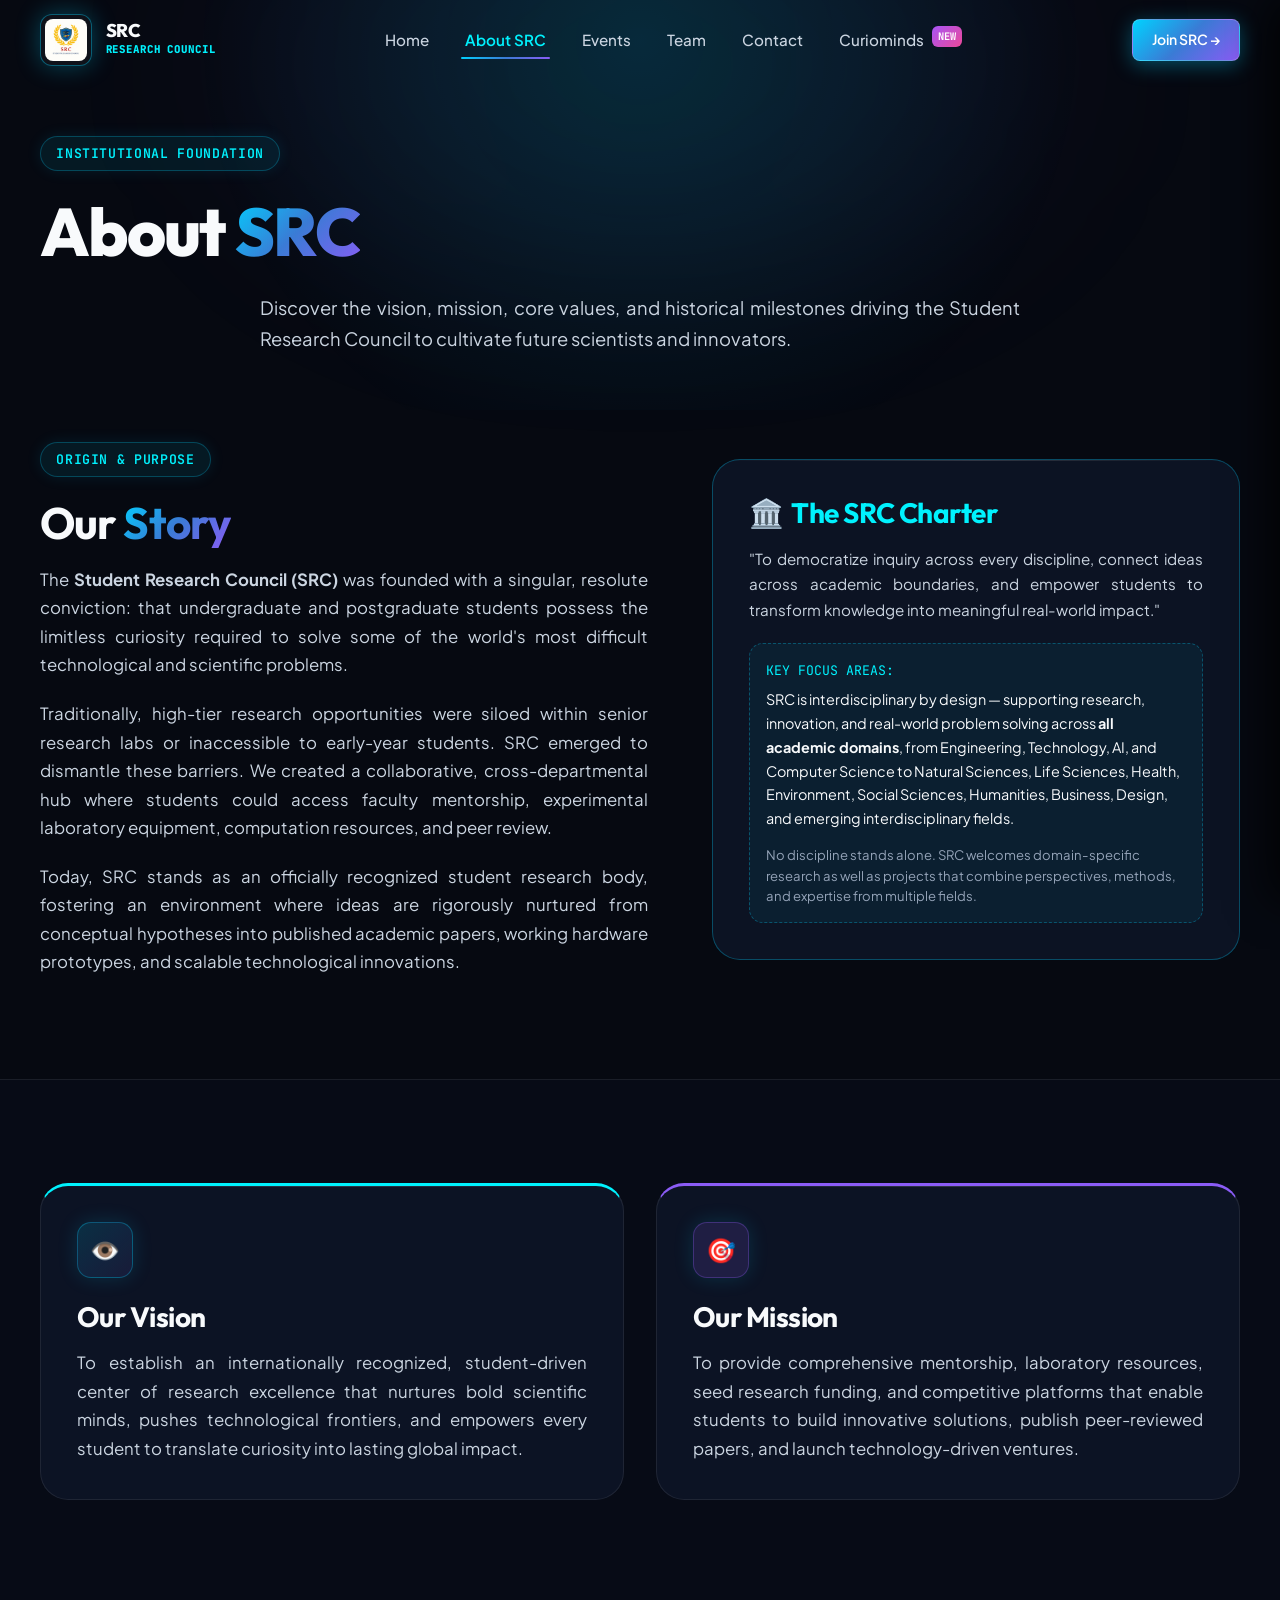
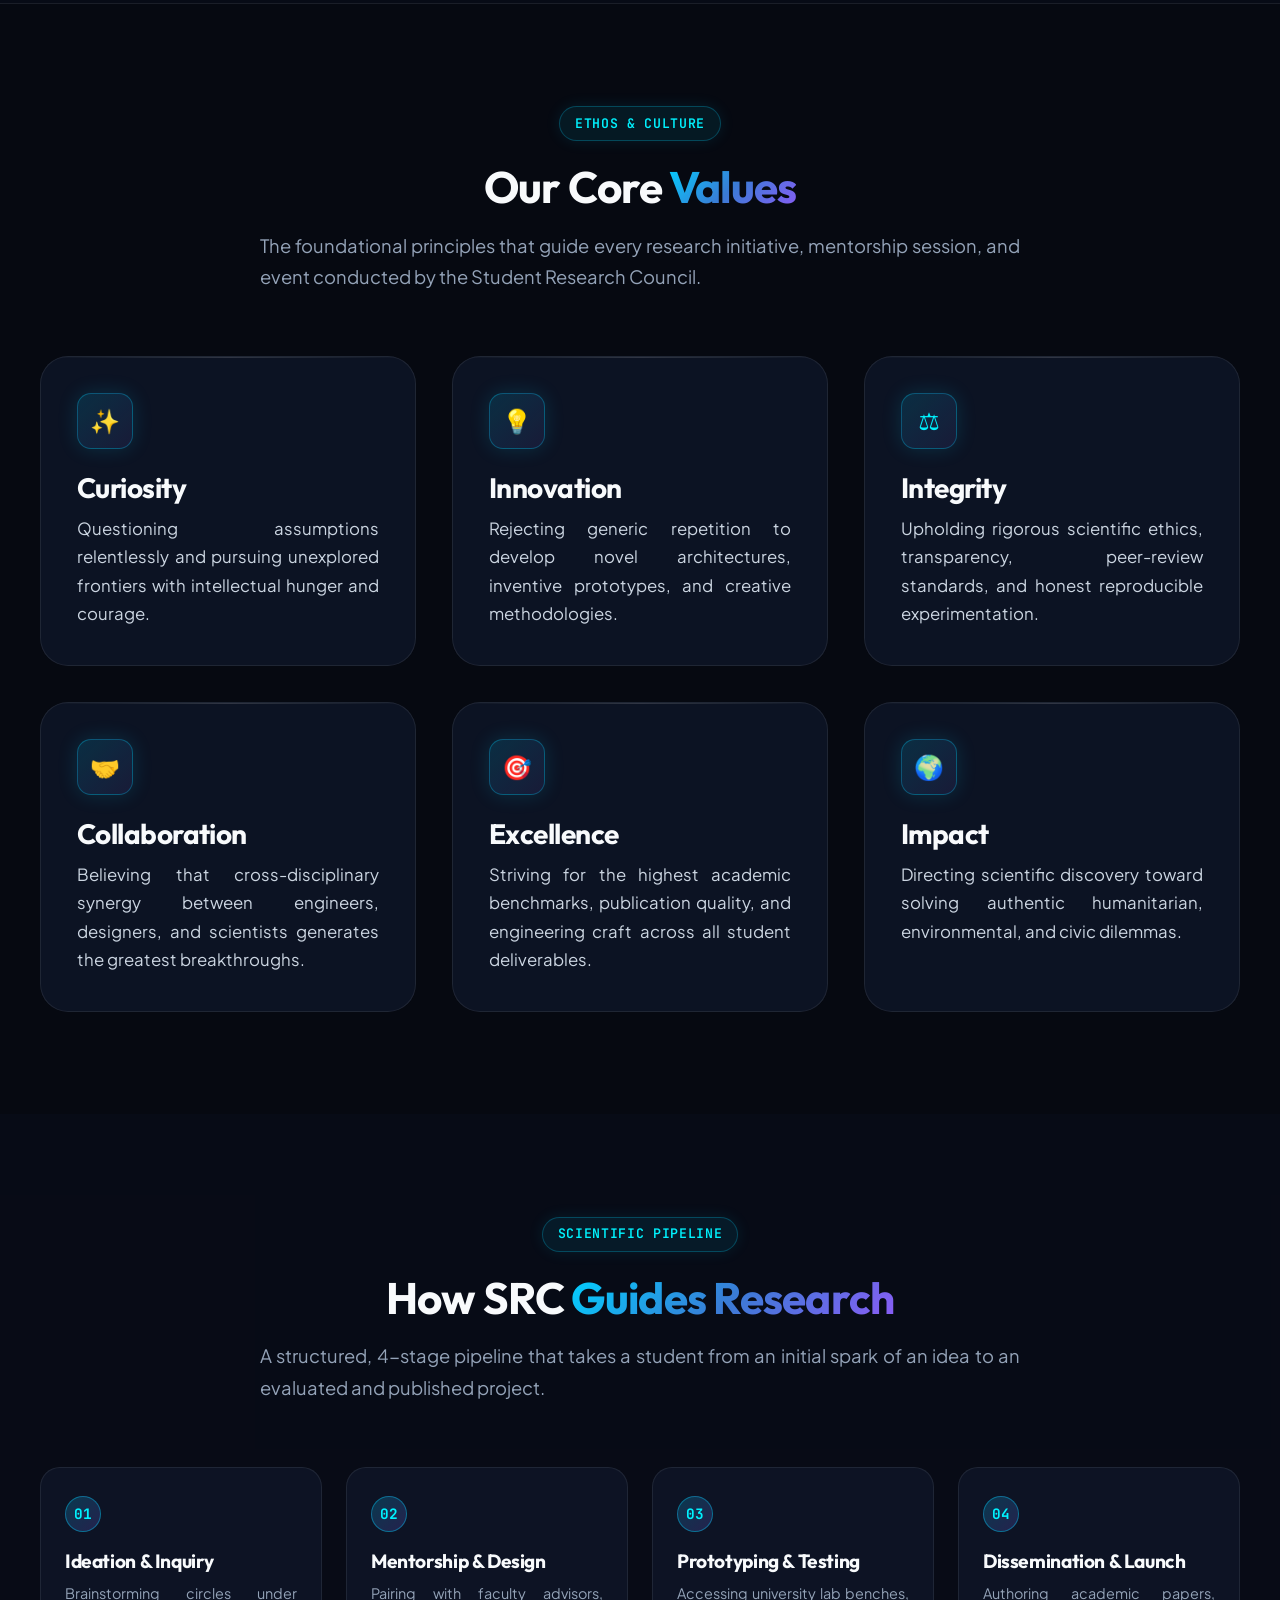
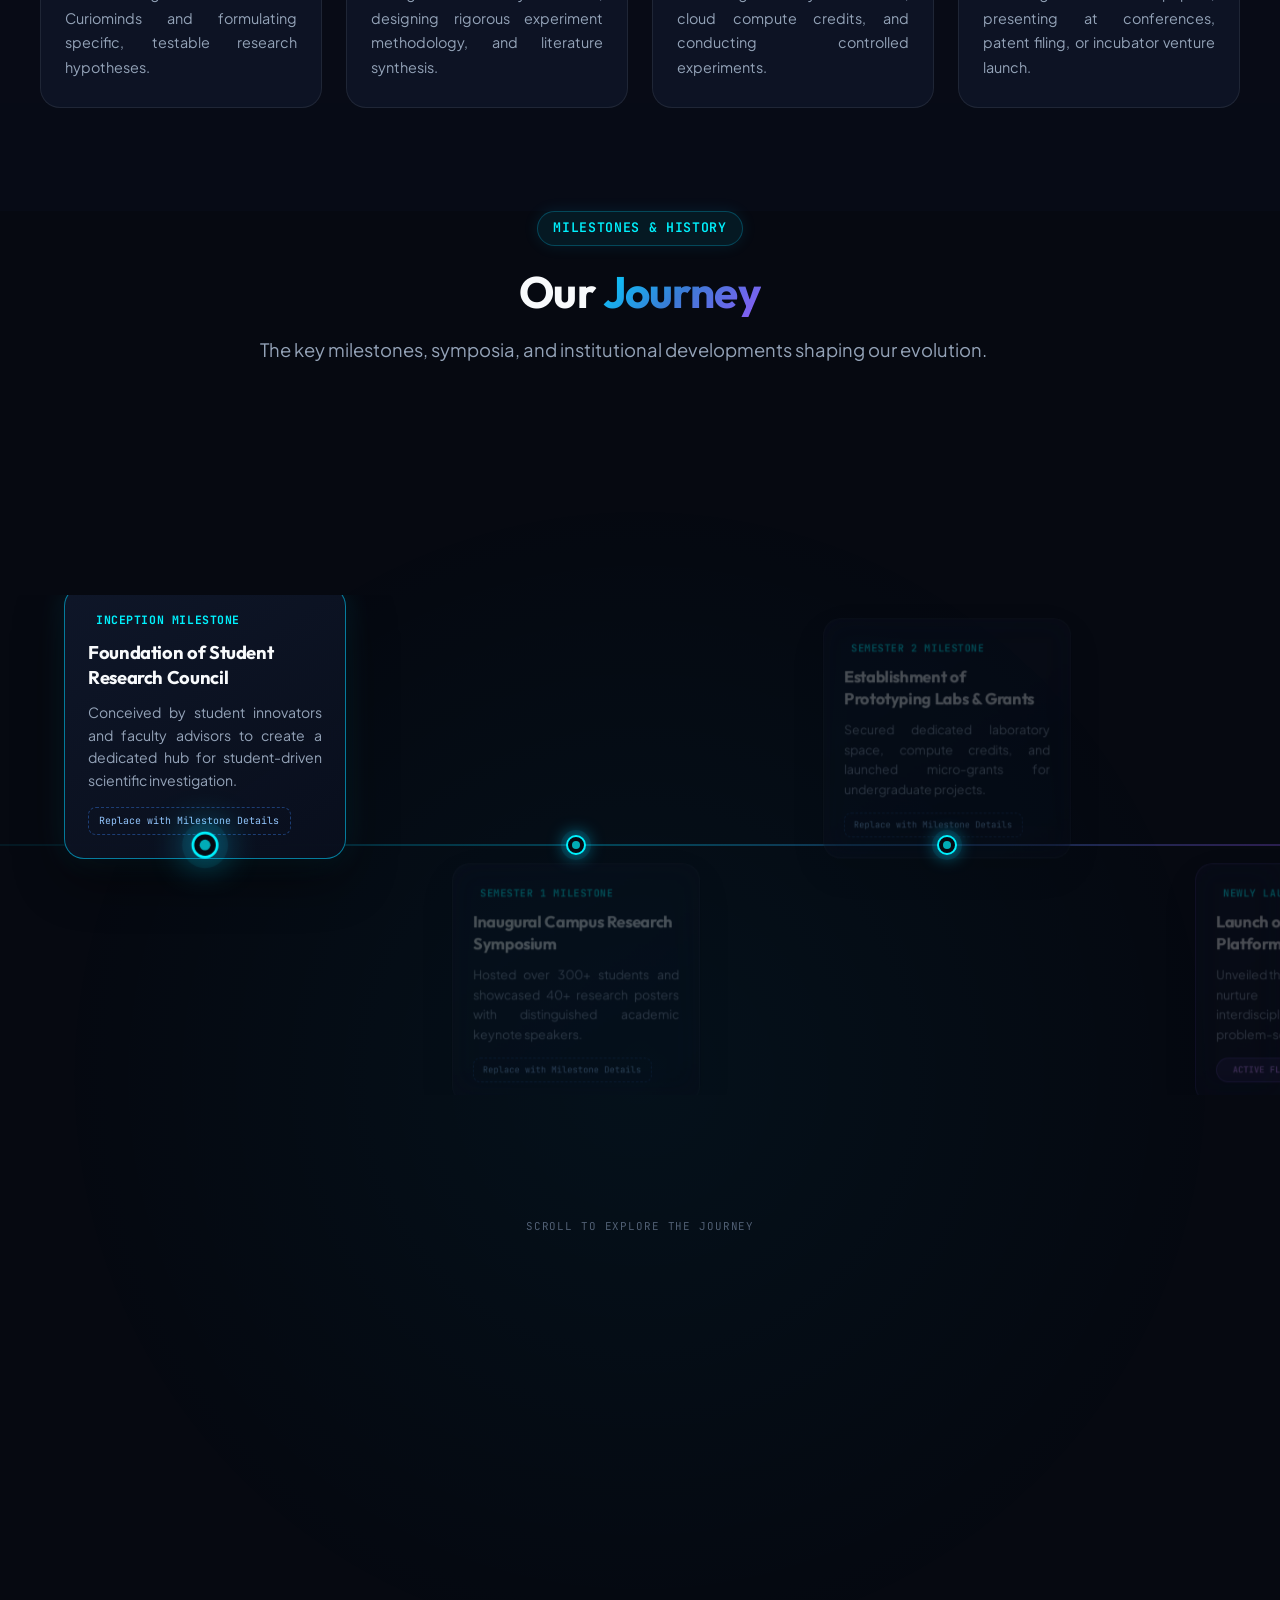
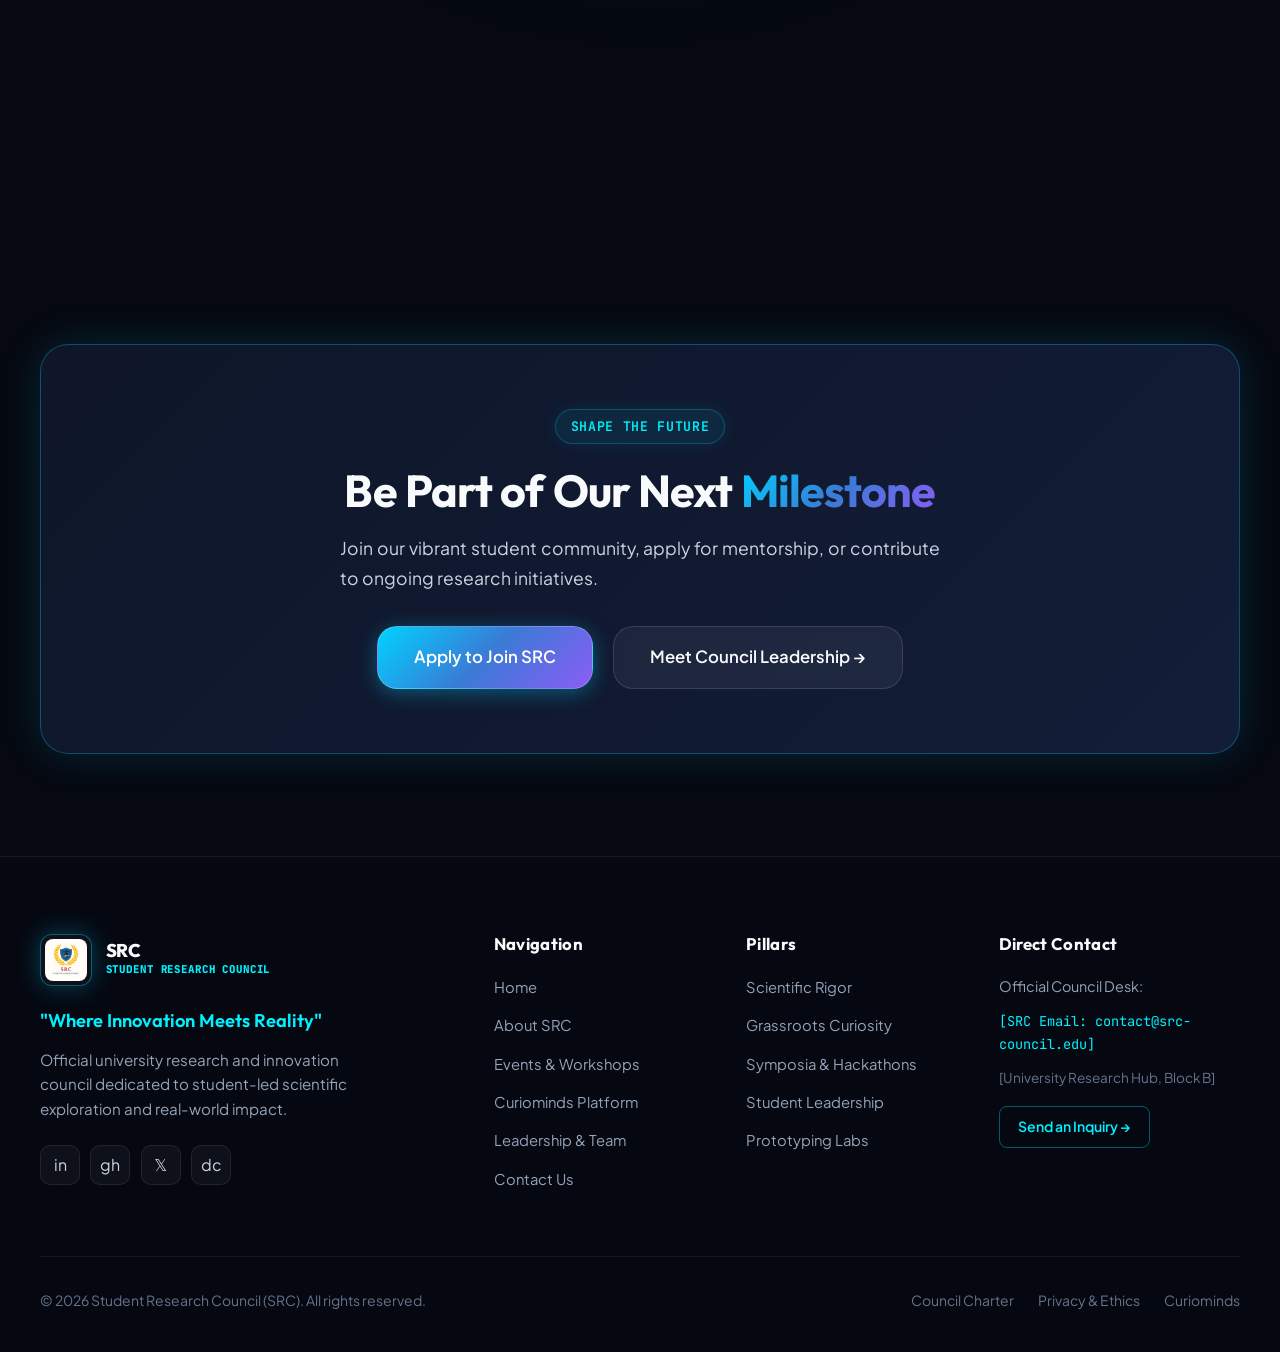
==== commit 1d7c1056: "Add files via upload" ====
--- a/about.html
+++ b/about.html
@@ -649,4 +649,4 @@
   <script src="js/data.js"></script>
   <script src="js/main.js"></script>
 </body>
-</html>
+</html>
--- a/css/main.css
+++ b/css/main.css
@@ -813,4 +813,5 @@
 .brand-logo:hover .logo-icon {
   transform: scale(1.05);
   box-shadow: 0 0 25px rgba(0, 210, 255, 0.5);
-}+}
+
--- a/css/components.css
+++ b/css/components.css
@@ -561,82 +561,601 @@
 }
 
 /* --- Interactive Timeline --- */
-.timeline-container {
+/* ============================================================
+   HORIZONTAL JOURNEY TIMELINE
+============================================================ */
+
+.journey-section {
   position: relative;
-  max-width: 860px;
-  margin: 0 auto;
-  padding: 2rem 0;
-}
-
-.timeline-container::before {
-  content: '';
+  background:
+    radial-gradient(
+      circle at 50% 50%,
+      rgba(0, 210, 255, 0.055),
+      transparent 55%
+    );
+  overflow: hidden;
+}
+
+
+/* ============================================================
+   HEADING
+============================================================ */
+
+.journey-heading {
+  position: relative;
+  z-index: 3;
+}
+
+
+/* ============================================================
+   SCROLL AREA
+============================================================ */
+
+.journey-scroll-area {
+  position: relative;
+  height: 340vh;
+}
+
+
+/* ============================================================
+   STICKY VIEWPORT
+============================================================ */
+
+.journey-sticky {
+  position: sticky;
+  top: 0;
+
+  height: 100vh;
+  min-height: 680px;
+
+  display: flex;
+  align-items: center;
+
+  overflow: hidden;
+}
+
+
+/* ============================================================
+   TRACK WRAPPER
+============================================================ */
+
+.journey-track-wrapper {
+  width: 100%;
+  overflow: hidden;
+  padding: 5rem 0;
+}
+
+
+/* ============================================================
+   HORIZONTAL TRACK
+============================================================ */
+
+.journey-track {
+  position: relative;
+
+  width: max-content;
+  min-width: 100vw;
+
+  height: 440px;
+
+  display: flex;
+  align-items: center;
+
+  gap: 7rem;
+
+  padding:
+    0
+    max(8vw, calc((100vw - 1200px) / 2));
+}
+
+
+/* ============================================================
+   TIMELINE LINE
+============================================================ */
+
+.journey-line {
   position: absolute;
+
+  left: 0;
+  right: 0;
+
+  top: 50%;
+
+  height: 3px;
+
+  transform: translateY(-50%);
+
+  background:
+    linear-gradient(
+      90deg,
+      rgba(0, 210, 255, 0.12),
+      rgba(139, 92, 246, 0.35),
+      rgba(0, 210, 255, 0.12)
+    );
+
+  z-index: 0;
+}
+
+
+.journey-line-progress {
+  position: absolute;
+
+  left: 0;
   top: 0;
-  bottom: 0;
+
+  width: 0%;
+  height: 100%;
+
+  background:
+    linear-gradient(
+      90deg,
+      var(--color-cyan),
+      var(--color-violet)
+    );
+
+  box-shadow:
+    0 0 12px rgba(0, 210, 255, 0.65);
+
+  transition: width 0.15s linear;
+}
+
+
+/* ============================================================
+   JOURNEY ITEM
+============================================================ */
+
+.journey-item {
+  position: relative;
+
+  flex: 0 0 340px;
+
+  width: 340px;
+  height: 440px;
+
+  display: flex;
+  flex-direction: column;
+
+  justify-content: center;
+
+  z-index: 2;
+}
+
+
+/* ============================================================
+   TOP / BOTTOM POSITIONING
+============================================================ */
+
+.journey-item-top {
+  justify-content: flex-start;
+  padding-bottom: 220px;
+}
+
+
+.journey-item-bottom {
+  justify-content: flex-end;
+  padding-top: 220px;
+}
+
+
+/* ============================================================
+   JOURNEY CARD
+============================================================ */
+
+.journey-card {
+  position: relative;
+
+  width: 340px;
+
+  padding: 1.5rem;
+
+  background:
+    linear-gradient(
+      135deg,
+      rgba(15, 23, 42, 0.95),
+      rgba(14, 22, 40, 0.88)
+    );
+
+  border: 1px solid var(--border-subtle);
+
+  border-radius: var(--radius-lg);
+
+  box-shadow:
+    0 15px 40px rgba(0, 0, 0, 0.35);
+
+  backdrop-filter: blur(16px);
+
+  opacity: 0.45;
+
+  transform:
+    scale(0.88)
+    translateY(20px);
+
+  transition:
+    opacity 0.6s ease,
+    transform 0.6s ease,
+    border-color 0.6s ease,
+    box-shadow 0.6s ease;
+}
+
+
+/* ============================================================
+   ACTIVE CARD
+============================================================ */
+
+.journey-item.active .journey-card {
+  opacity: 1;
+
+  transform:
+    scale(1)
+    translateY(0);
+
+  border-color:
+    rgba(0, 210, 255, 0.45);
+
+  box-shadow:
+    0 15px 45px rgba(0, 0, 0, 0.5),
+    0 0 30px rgba(0, 210, 255, 0.12);
+}
+
+
+/* ============================================================
+   FEATURED CURIOMINDS CARD
+============================================================ */
+
+.journey-item-featured .journey-card {
+  border-color:
+    rgba(139, 92, 246, 0.3);
+}
+
+
+.journey-item-featured.active .journey-card {
+  border-color:
+    rgba(139, 92, 246, 0.65);
+
+  box-shadow:
+    0 15px 45px rgba(0, 0, 0, 0.5),
+    0 0 35px rgba(139, 92, 246, 0.2);
+}
+
+
+/* ============================================================
+   CARD LABEL
+============================================================ */
+
+.journey-card-label {
+  display: flex;
+
+  align-items: center;
+
+  gap: 0.5rem;
+
+  margin-bottom: 0.75rem;
+
+  font-family: var(--font-mono);
+
+  font-size: 0.72rem;
+
+  font-weight: 700;
+
+  letter-spacing: 0.05em;
+
+  text-transform: uppercase;
+
+  color: var(--color-cyan);
+}
+
+
+.journey-card-label i {
+  font-size: 0.85rem;
+}
+
+
+/* ============================================================
+   CARD HEADING
+============================================================ */
+
+.journey-card h3 {
+  margin-bottom: 0.65rem;
+
+  font-size: 1.15rem;
+
+  line-height: 1.35;
+
+  color: var(--text-main);
+}
+
+
+/* ============================================================
+   CARD DESCRIPTION
+============================================================ */
+
+.journey-card p {
+  margin: 0;
+
+  color: var(--text-muted);
+
+  font-size: 0.88rem;
+
+  line-height: 1.6;
+}
+
+
+/* ============================================================
+   PLACEHOLDER
+============================================================ */
+
+.journey-placeholder {
+  display: inline-flex;
+
+  margin-top: 1rem;
+
+  padding: 0.25rem 0.65rem;
+
+  border-radius: var(--radius-sm);
+
+  border: 1px dashed
+    rgba(59, 130, 246, 0.4);
+
+  color: #93c5fd;
+
+  font-family: var(--font-mono);
+
+  font-size: 0.68rem;
+}
+
+
+/* ============================================================
+   ACTIVE BADGE
+============================================================ */
+
+.journey-active-badge {
+  display: inline-flex;
+
+  align-items: center;
+
+  gap: 0.4rem;
+
+  margin-top: 1rem;
+
+  padding: 0.3rem 0.7rem;
+
+  border-radius: var(--radius-full);
+
+  background:
+    rgba(139, 92, 246, 0.15);
+
+  border:
+    1px solid rgba(139, 92, 246, 0.35);
+
+  color: #c084fc;
+
+  font-family: var(--font-mono);
+
+  font-size: 0.68rem;
+
+  font-weight: 700;
+
+  text-transform: uppercase;
+}
+
+
+/* ============================================================
+   TIMELINE NODE
+============================================================ */
+
+.journey-node {
+  position: absolute;
+
   left: 50%;
+
+  top: 50%;
+
+  width: 22px;
+  height: 22px;
+
+  transform:
+    translate(-50%, -50%);
+
+  border-radius: 50%;
+
+  background:
+    var(--bg-dark);
+
+  border:
+    2px solid var(--color-cyan);
+
+  box-shadow:
+    0 0 0 5px rgba(0, 210, 255, 0.06),
+    0 0 18px rgba(0, 210, 255, 0.75);
+
+  z-index: 5;
+
+  transition:
+    transform 0.4s ease,
+    box-shadow 0.4s ease,
+    border-color 0.4s ease;
+}
+
+
+.journey-node span {
+  position: absolute;
+
+  inset: 5px;
+
+  border-radius: 50%;
+
+  background:
+    var(--color-cyan);
+
+  opacity: 0.7;
+}
+
+
+.journey-item.active .journey-node {
+  transform:
+    translate(-50%, -50%)
+    scale(1.25);
+
+  box-shadow:
+    0 0 0 7px rgba(0, 210, 255, 0.08),
+    0 0 28px rgba(0, 210, 255, 1);
+}
+
+
+/* Featured node */
+
+.journey-item-featured .journey-node {
+  border-color:
+    var(--color-violet);
+
+  box-shadow:
+    0 0 0 5px rgba(139, 92, 246, 0.06),
+    0 0 18px rgba(139, 92, 246, 0.75);
+}
+
+
+.journey-item-featured .journey-node span {
+  background:
+    var(--color-violet);
+}
+
+
+/* ============================================================
+   SCROLL HINT
+============================================================ */
+
+.journey-scroll-hint {
+  position: absolute;
+
+  left: 50%;
+
+  bottom: 2rem;
+
   transform: translateX(-50%);
-  width: 2px;
-  background: linear-gradient(180deg, var(--color-cyan) 0%, var(--color-violet) 50%, rgba(255, 255, 255, 0.05) 100%);
-}
-
-.timeline-item {
-  position: relative;
-  margin-bottom: 3.5rem;
-  width: 50%;
-}
-
-.timeline-item:nth-child(odd) {
-  left: 0;
-  padding-right: 3rem;
-  text-align: right;
-}
-
-.timeline-item:nth-child(even) {
-  left: 50%;
-  padding-left: 3rem;
-  text-align: left;
-}
-
-.timeline-dot {
-  position: absolute;
-  top: 10px;
-  width: 20px;
-  height: 20px;
-  border-radius: 50%;
-  background: var(--bg-dark);
-  border: 3px solid var(--color-cyan);
-  box-shadow: 0 0 15px var(--color-cyan);
-  z-index: 2;
-}
-
-.timeline-item:nth-child(odd) .timeline-dot {
-  right: -10px;
-}
-
-.timeline-item:nth-child(even) .timeline-dot {
-  left: -10px;
-}
-
-.timeline-content {
-  background: var(--bg-card);
-  backdrop-filter: blur(14px);
-  border: 1px solid var(--border-subtle);
-  border-radius: var(--radius-lg);
-  padding: 1.5rem;
-  transition: transform var(--transition-normal), border-color var(--transition-normal);
-}
-
-.timeline-content:hover {
-  transform: translateY(-4px);
-  border-color: rgba(0, 210, 255, 0.4);
-}
-
-.timeline-date {
+
+  display: flex;
+
+  align-items: center;
+
+  gap: 0.75rem;
+
+  color: var(--text-subtle);
+
   font-family: var(--font-mono);
-  font-size: 0.85rem;
+
+  font-size: 0.72rem;
+
+  text-transform: uppercase;
+
+  letter-spacing: 0.08em;
+
+  opacity: 0.8;
+
+  white-space: nowrap;
+}
+
+
+.journey-scroll-hint i {
   color: var(--color-cyan);
-  font-weight: 600;
-  margin-bottom: 0.5rem;
+
+  animation:
+    journey-arrow 1.5s ease-in-out infinite;
+}
+
+
+.journey-scroll-hint i:last-child {
+  animation-delay: 0.2s;
+}
+
+
+@keyframes journey-arrow {
+
+  0%,
+  100% {
+    transform: translateX(0);
+    opacity: 0.5;
+  }
+
+  50% {
+    transform: translateX(5px);
+    opacity: 1;
+  }
+
+}
+
+
+/* ============================================================
+   MOBILE
+============================================================ */
+
+@media (max-width: 700px) {
+
+  .journey-scroll-area {
+    height: auto;
+  }
+
+  .journey-sticky {
+    position: relative;
+
+    height: auto;
+    min-height: 0;
+
+    display: block;
+
+    overflow-x: auto;
+
+    overflow-y: hidden;
+
+    padding-bottom: 3rem;
+
+    scrollbar-width: thin;
+  }
+
+  .journey-track-wrapper {
+    overflow: visible;
+
+    padding: 3rem 0;
+  }
+
+  .journey-track {
+
+    height: 500px;
+
+    gap: 3rem;
+
+    padding:
+      0
+      2rem;
+  }
+
+  .journey-item {
+
+    flex-basis: 280px;
+
+    width: 280px;
+
+    height: 500px;
+  }
+
+  .journey-card {
+
+    width: 280px;
+
+    padding: 1.25rem;
+  }
+
+  .journey-item-top {
+    padding-bottom: 250px;
+  }
+
+  .journey-item-bottom {
+    padding-top: 250px;
+  }
+
+  .journey-scroll-hint {
+    display: none;
+  }
+
 }
 
 /* --- Form Components --- */
--- a/css/pages.css
+++ b/css/pages.css
@@ -887,4 +887,871 @@
     .member p {
         font-size: 0.7rem;
     }
+}
+
+/* ============================================================
+   SRC — HORIZONTAL JOURNEY
+   Desktop:
+   Vertical page scroll -> Horizontal Journey
+
+   Mobile:
+   Native horizontal swipe
+============================================================ */
+
+.journey-section {
+  position: relative;
+  width: 100%;
+
+  /*
+    IMPORTANT:
+    Do NOT use overflow:hidden here.
+    It breaks position:sticky.
+  */
+  overflow: visible;
+
+  background:
+    radial-gradient(
+      circle at 50% 50%,
+      rgba(0, 210, 255, 0.045),
+      transparent 55%
+    );
+}
+
+
+/* ============================================================
+   HEADING
+============================================================ */
+
+.journey-heading {
+  position: relative;
+  z-index: 5;
+}
+
+
+/* ============================================================
+   SCROLL AREA
+============================================================ */
+
+.journey-scroll-area {
+  position: relative;
+
+  /*
+    JavaScript calculates the exact height.
+    DO NOT use 390vh / 350vh here.
+  */
+  height: auto;
+}
+
+
+/* ============================================================
+   STICKY VIEWPORT
+============================================================ */
+
+.journey-sticky {
+  position: sticky;
+
+  /*
+    Header is fixed at the top.
+    Keep Journey below it.
+  */
+  top: 70px;
+
+  width: 100%;
+
+  height: calc(100vh - 70px);
+
+  min-height: 560px;
+
+  display: flex;
+  align-items: center;
+
+  overflow: hidden;
+}
+
+
+/* ============================================================
+   TRACK VIEWPORT
+============================================================ */
+
+.journey-track-wrapper {
+  position: relative;
+
+  width: 100%;
+
+  height: 500px;
+
+  overflow: hidden;
+}
+
+
+/* ============================================================
+   HORIZONTAL TRACK
+============================================================ */
+
+.journey-track {
+
+  --card-width: clamp(
+    280px,
+    22vw,
+    360px
+  );
+
+  --journey-gap: clamp(
+    3rem,
+    7vw,
+    7rem
+  );
+
+  position: relative;
+
+  display: flex;
+
+  align-items: center;
+
+  width: max-content;
+
+  height: 100%;
+
+  gap: var(--journey-gap);
+
+  /*
+    Keep the first and last cards comfortably
+    inside the screen.
+  */
+  padding-left: max(
+    5vw,
+    calc((100vw - 1280px) / 2)
+  );
+
+  padding-right: max(
+    5vw,
+    calc((100vw - 1280px) / 2)
+  );
+
+  will-change: transform;
+
+  transform: translate3d(0, 0, 0);
+
+  transition: transform 80ms linear;
+}
+
+
+/* ============================================================
+   HORIZONTAL LINE
+============================================================ */
+
+.journey-line {
+
+  position: absolute;
+
+  left: 0;
+  right: 0;
+
+  top: 50%;
+
+  height: 2px;
+
+  transform: translateY(-50%);
+
+  background:
+    linear-gradient(
+      90deg,
+      rgba(0, 210, 255, 0.08),
+      rgba(0, 210, 255, 0.28),
+      rgba(139, 92, 246, 0.28),
+      rgba(0, 210, 255, 0.08)
+    );
+
+  pointer-events: none;
+
+  z-index: 1;
+}
+
+
+/* ============================================================
+   PROGRESS LINE
+============================================================ */
+
+.journey-line-progress {
+
+  position: absolute;
+
+  left: 0;
+  top: 0;
+
+  width: 0;
+
+  height: 100%;
+
+  background:
+    linear-gradient(
+      90deg,
+      var(--color-cyan),
+      var(--color-blue),
+      var(--color-violet)
+    );
+
+  box-shadow:
+    0 0 12px
+    rgba(0, 210, 255, 0.75);
+
+  transition:
+    width 80ms linear;
+}
+
+
+/* ============================================================
+   JOURNEY ITEM
+============================================================ */
+
+.journey-item {
+
+  position: relative;
+
+  flex: 0 0 var(--card-width);
+
+  width: var(--card-width);
+
+  height: 100%;
+
+  display: flex;
+
+  flex-direction: column;
+
+  justify-content: center;
+
+  z-index: 3;
+}
+
+
+/* ============================================================
+   TOP CARDS
+============================================================ */
+
+.journey-item-top {
+  padding-bottom: 245px;
+}
+
+
+/* ============================================================
+   BOTTOM CARDS
+============================================================ */
+
+.journey-item-bottom {
+  padding-top: 245px;
+}
+
+
+/* ============================================================
+   CARD
+============================================================ */
+
+.journey-card {
+
+  width: 100%;
+
+  padding: clamp(
+    1.15rem,
+    1.8vw,
+    1.6rem
+  );
+
+  background:
+    linear-gradient(
+      145deg,
+      rgba(15, 23, 42, 0.96),
+      rgba(9, 15, 29, 0.94)
+    );
+
+  border:
+    1px solid
+    var(--border-subtle);
+
+  border-radius:
+    var(--radius-lg);
+
+  backdrop-filter:
+    blur(16px);
+
+  -webkit-backdrop-filter:
+    blur(16px);
+
+  opacity: 0.28;
+
+  transform:
+    scale(0.88)
+    translateY(18px);
+
+  transition:
+    opacity 0.55s
+      cubic-bezier(0.16, 1, 0.3, 1),
+
+    transform 0.55s
+      cubic-bezier(0.16, 1, 0.3, 1),
+
+    border-color 0.55s ease,
+
+    box-shadow 0.55s ease;
+}
+
+
+/* ============================================================
+   ACTIVE CARD
+============================================================ */
+
+.journey-item.active .journey-card {
+
+  opacity: 1;
+
+  transform:
+    scale(1)
+    translateY(0);
+
+  border-color:
+    rgba(0, 210, 255, 0.55);
+
+  box-shadow:
+    0 20px 50px
+      rgba(0, 0, 0, 0.45),
+
+    0 0 30px
+      rgba(0, 210, 255, 0.12);
+}
+
+
+/* ============================================================
+   FEATURED CURIOMINDS
+============================================================ */
+
+.journey-item-featured .journey-card {
+
+  border-color:
+    rgba(139, 92, 246, 0.3);
+}
+
+
+.journey-item-featured.active .journey-card {
+
+  border-color:
+    rgba(139, 92, 246, 0.7);
+
+  box-shadow:
+    0 20px 50px
+      rgba(0, 0, 0, 0.45),
+
+    0 0 35px
+      rgba(139, 92, 246, 0.2);
+}
+
+
+/* ============================================================
+   JOURNEY NODE
+============================================================ */
+
+.journey-node {
+
+  position: absolute;
+
+  left: 50%;
+
+  top: 50%;
+
+  width: 20px;
+  height: 20px;
+
+  transform:
+    translate(-50%, -50%);
+
+  border:
+    2px solid
+    var(--color-cyan);
+
+  border-radius: 50%;
+
+  background:
+    var(--bg-dark);
+
+  box-shadow:
+    0 0 0 5px
+      rgba(0, 210, 255, 0.08),
+
+    0 0 18px
+      rgba(0, 210, 255, 0.8);
+
+  z-index: 10;
+
+  transition:
+    transform 0.45s ease,
+    box-shadow 0.45s ease;
+}
+
+
+.journey-node span {
+
+  position: absolute;
+
+  inset: 4px;
+
+  border-radius: 50%;
+
+  background:
+    var(--color-cyan);
+}
+
+
+.journey-item.active .journey-node {
+
+  transform:
+    translate(-50%, -50%)
+    scale(1.35);
+
+  box-shadow:
+    0 0 0 7px
+      rgba(0, 210, 255, 0.08),
+
+    0 0 28px
+      rgba(0, 210, 255, 1);
+}
+
+
+/* ============================================================
+   FEATURED NODE
+============================================================ */
+
+.journey-item-featured .journey-node {
+
+  border-color:
+    var(--color-violet);
+
+  box-shadow:
+    0 0 0 5px
+      rgba(139, 92, 246, 0.08),
+
+    0 0 20px
+      rgba(139, 92, 246, 0.85);
+}
+
+
+.journey-item-featured .journey-node span {
+
+  background:
+    var(--color-violet);
+}
+
+
+/* ============================================================
+   PLACEHOLDER
+============================================================ */
+
+.journey-placeholder {
+
+  display: inline-flex;
+
+  width: fit-content;
+
+  margin-top: 1rem;
+
+  padding:
+    0.3rem 0.65rem;
+
+  border:
+    1px dashed
+    rgba(59, 130, 246, 0.4);
+
+  border-radius:
+    var(--radius-sm);
+
+  color:
+    #93c5fd;
+
+  font-family:
+    var(--font-mono);
+
+  font-size:
+    0.62rem;
+}
+
+
+/* ============================================================
+   ACTIVE BADGE
+============================================================ */
+
+.journey-active-badge {
+
+  display: inline-flex;
+
+  align-items: center;
+
+  gap: 0.4rem;
+
+  width: fit-content;
+
+  margin-top: 1rem;
+
+  padding:
+    0.3rem 0.7rem;
+
+  border:
+    1px solid
+    rgba(139, 92, 246, 0.4);
+
+  border-radius:
+    var(--radius-full);
+
+  background:
+    rgba(139, 92, 246, 0.15);
+
+  color:
+    #c084fc;
+
+  font-family:
+    var(--font-mono);
+
+  font-size:
+    0.62rem;
+
+  font-weight:
+    700;
+
+  text-transform:
+    uppercase;
+}
+
+
+/* ============================================================
+   SCROLL HINT
+============================================================ */
+
+.journey-scroll-hint {
+
+  position: absolute;
+
+  left: 50%;
+
+  bottom: 1.5rem;
+
+  transform:
+    translateX(-50%);
+
+  display: flex;
+
+  align-items: center;
+
+  gap: 0.7rem;
+
+  color:
+    var(--text-subtle);
+
+  font-family:
+    var(--font-mono);
+
+  font-size:
+    0.68rem;
+
+  text-transform:
+    uppercase;
+
+  letter-spacing:
+    0.08em;
+
+  white-space:
+    nowrap;
+
+  z-index: 20;
+}
+
+
+.journey-scroll-hint i {
+
+  color:
+    var(--color-cyan);
+
+}
+
+
+/* ============================================================
+   LAPTOP
+============================================================ */
+
+@media (max-width: 1200px) {
+
+  .journey-track {
+
+    --card-width:
+      clamp(
+        260px,
+        24vw,
+        320px
+      );
+
+    --journey-gap:
+      clamp(
+        2.5rem,
+        5vw,
+        5rem
+      );
+
+    padding-left: 6vw;
+    padding-right: 6vw;
+  }
+
+
+  .journey-track-wrapper {
+
+    height: 470px;
+  }
+
+
+  .journey-item-top {
+
+    padding-bottom: 225px;
+  }
+
+
+  .journey-item-bottom {
+
+    padding-top: 225px;
+  }
+
+}
+
+
+/* ============================================================
+   TABLET
+============================================================ */
+
+@media (max-width: 860px) {
+
+  .journey-track {
+
+    --card-width: 280px;
+
+    --journey-gap: 3rem;
+
+    padding-left: 5vw;
+    padding-right: 5vw;
+  }
+
+
+  .journey-card {
+
+    padding: 1.15rem;
+  }
+
+
+  .journey-track-wrapper {
+
+    height: 450px;
+  }
+
+
+  .journey-item-top {
+
+    padding-bottom: 215px;
+  }
+
+
+  .journey-item-bottom {
+
+    padding-top: 215px;
+  }
+
+}
+
+
+/* ============================================================
+   MOBILE
+============================================================ */
+
+@media (max-width: 700px) {
+
+  .journey-section {
+
+    overflow: visible;
+  }
+
+
+  .journey-scroll-area {
+
+    height: auto !important;
+
+    padding-bottom: 2rem;
+  }
+
+
+  .journey-sticky {
+
+    position: relative;
+
+    top: auto;
+
+    height: auto;
+
+    min-height: 0;
+
+    display: block;
+
+    overflow: visible;
+  }
+
+
+  .journey-track-wrapper {
+
+    width: 100%;
+
+    height: 450px;
+
+    overflow-x: auto;
+
+    overflow-y: hidden;
+
+    scroll-snap-type:
+      x mandatory;
+
+    -webkit-overflow-scrolling:
+      touch;
+
+    scrollbar-width: thin;
+  }
+
+
+  .journey-track {
+
+    width: max-content;
+
+    height: 450px;
+
+    gap: 2rem;
+
+    padding-left: 1.25rem;
+    padding-right: 1.25rem;
+
+    transform: none !important;
+
+    transition: none;
+  }
+
+
+  .journey-item {
+
+    flex:
+      0 0 280px;
+
+    width: 280px;
+
+    height: 450px;
+
+    scroll-snap-align:
+      center;
+  }
+
+
+  .journey-card {
+
+    width: 280px;
+
+    opacity: 1;
+
+    transform: none;
+  }
+
+
+  .journey-item-top {
+
+    padding-bottom: 215px;
+  }
+
+
+  .journey-item-bottom {
+
+    padding-top: 215px;
+  }
+
+
+  .journey-scroll-hint {
+
+    display: none;
+  }
+
+}
+
+
+/* ============================================================
+   VERY SMALL PHONES
+============================================================ */
+
+@media (max-width: 380px) {
+
+  .journey-track {
+
+    gap: 1.5rem;
+  }
+
+
+  .journey-item {
+
+    flex-basis: 255px;
+
+    width: 255px;
+  }
+
+
+  .journey-card {
+
+    width: 255px;
+  }
+
+}
+
+/* ============================================================
+   INDEX PAGE - REDUCE HERO TO EVENTS GAP
+============================================================ */
+
+#upcoming-events {
+    padding-top: 3rem !important;
+}
+
+#upcoming-events .section-header {
+    margin-top: 0;
+}
+
+/* Reduce bottom space of the hero */
+.hero-section {
+    padding-bottom: 2rem !important;
+}
+
+/* =========================================================
+   EVENT CARD IMAGES
+   ========================================================= */
+
+.event-card-media {
+  position: relative;
+  width: 100%;
+  height: 240px;
+  overflow: hidden;
+  background: #0f172a;
+}
+
+.event-card-image {
+  width: 100%;
+  height: 100%;
+  display: block;
+  object-fit: cover;
+  object-position: center;
+  transition: transform 0.5s ease;
+}
+
+.event-card:hover .event-card-image {
+  transform: scale(1.06);
+}
+
+.event-image-overlay {
+  position: absolute;
+  inset: 0;
+  background: linear-gradient(
+    to bottom,
+    rgba(0, 0, 0, 0.05),
+    rgba(0, 0, 0, 0.55)
+  );
+  pointer-events: none;
 }
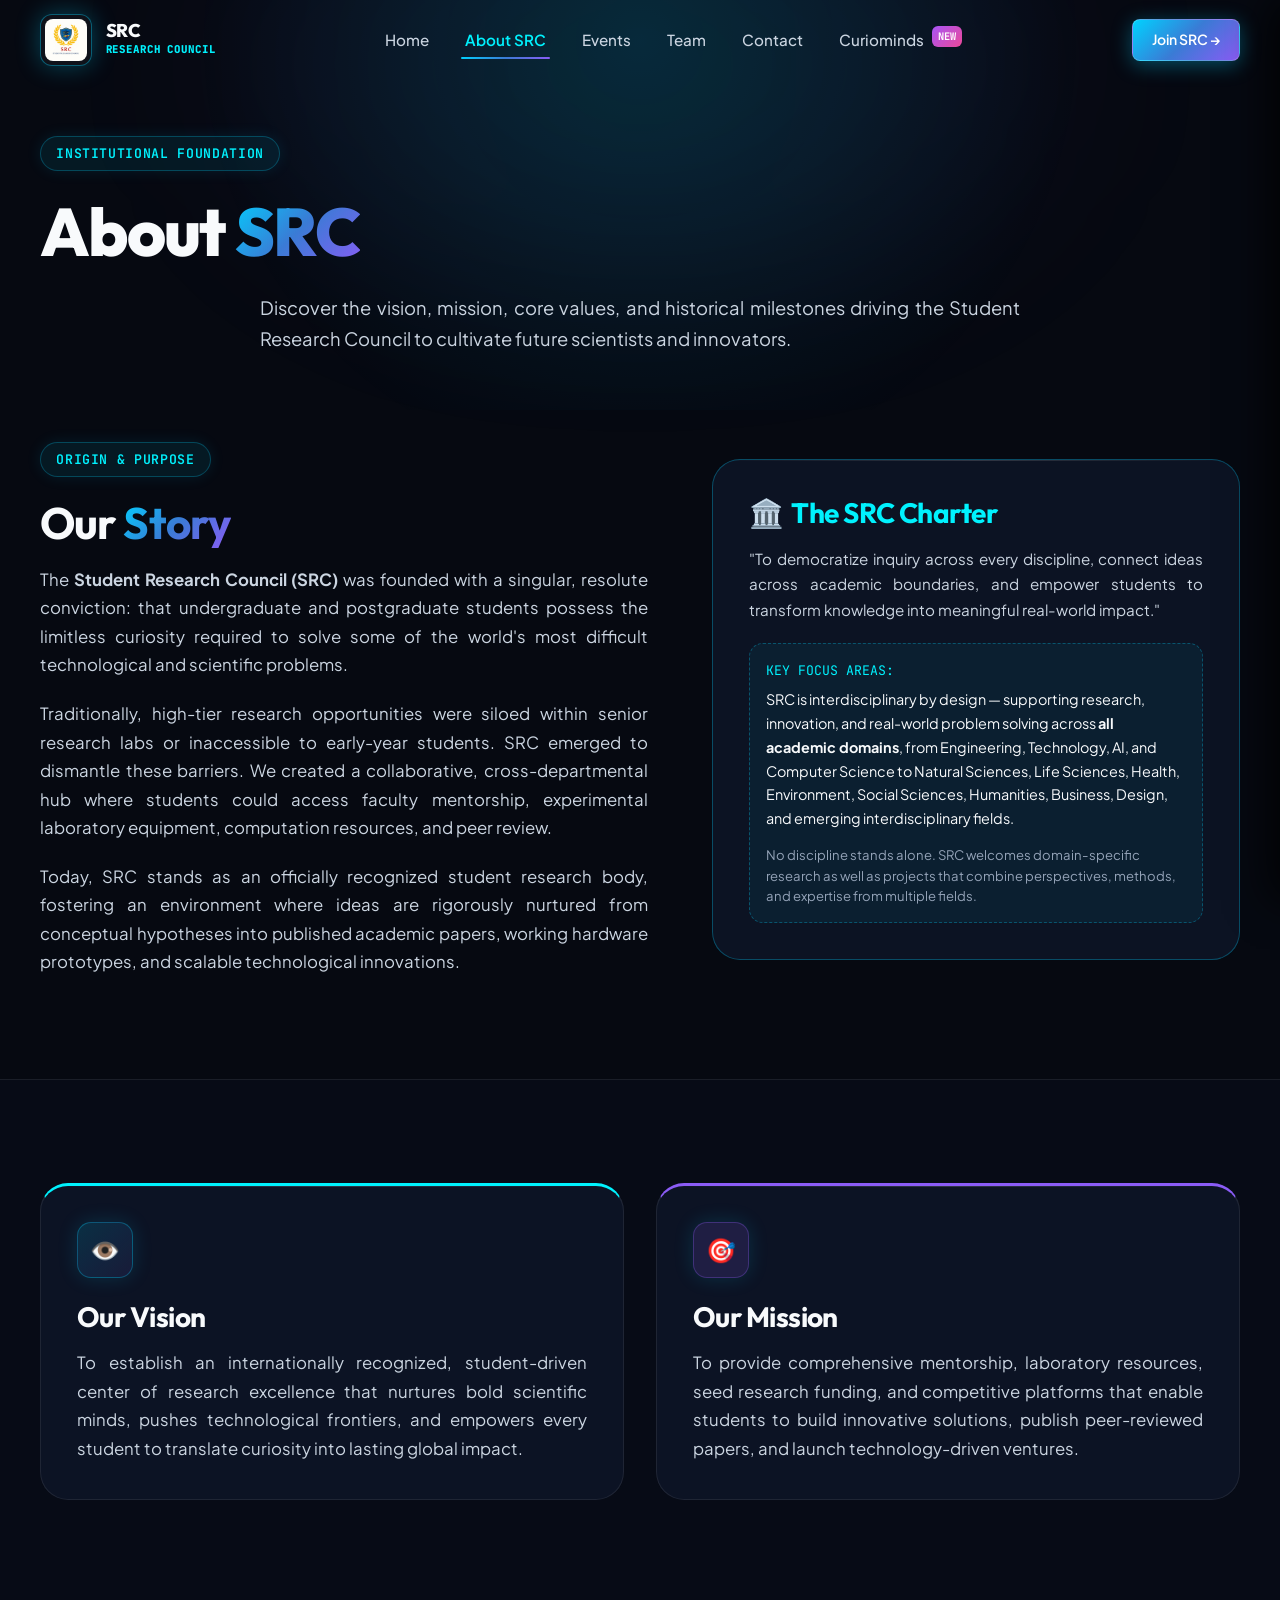
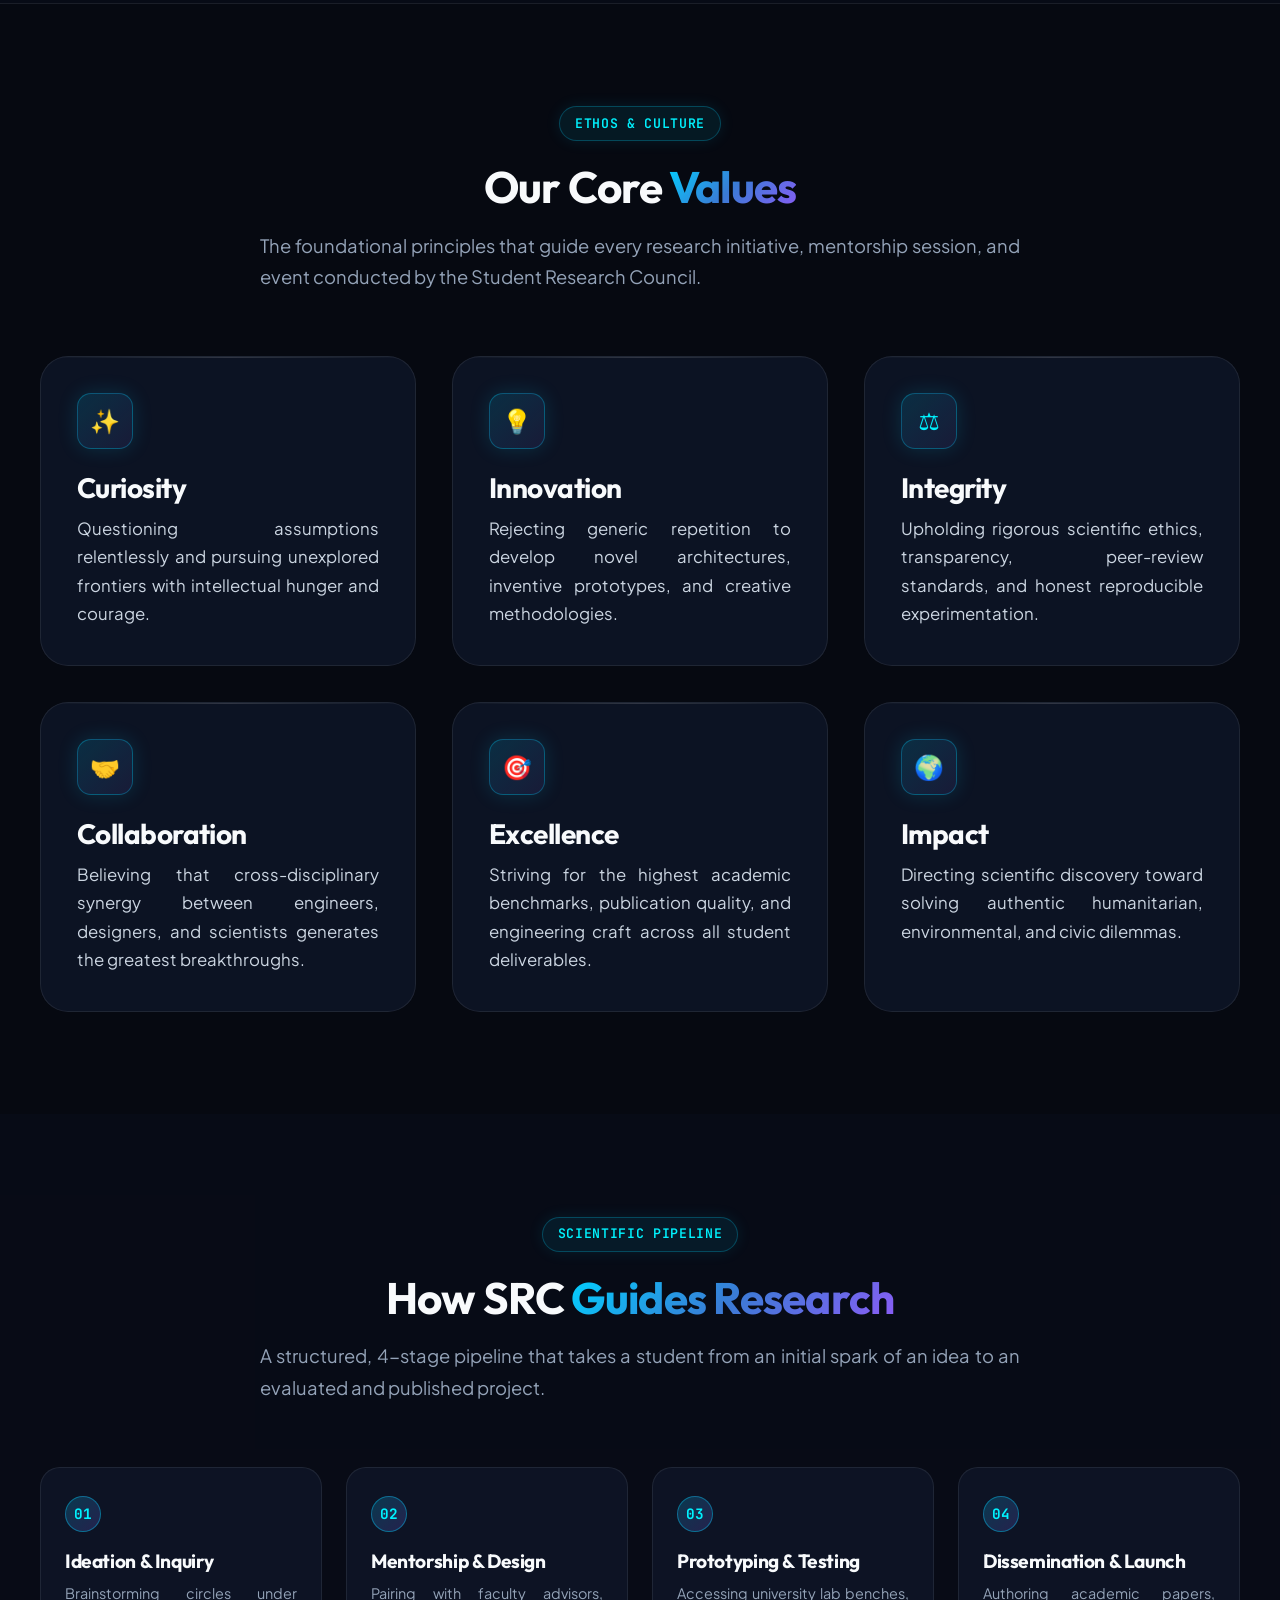
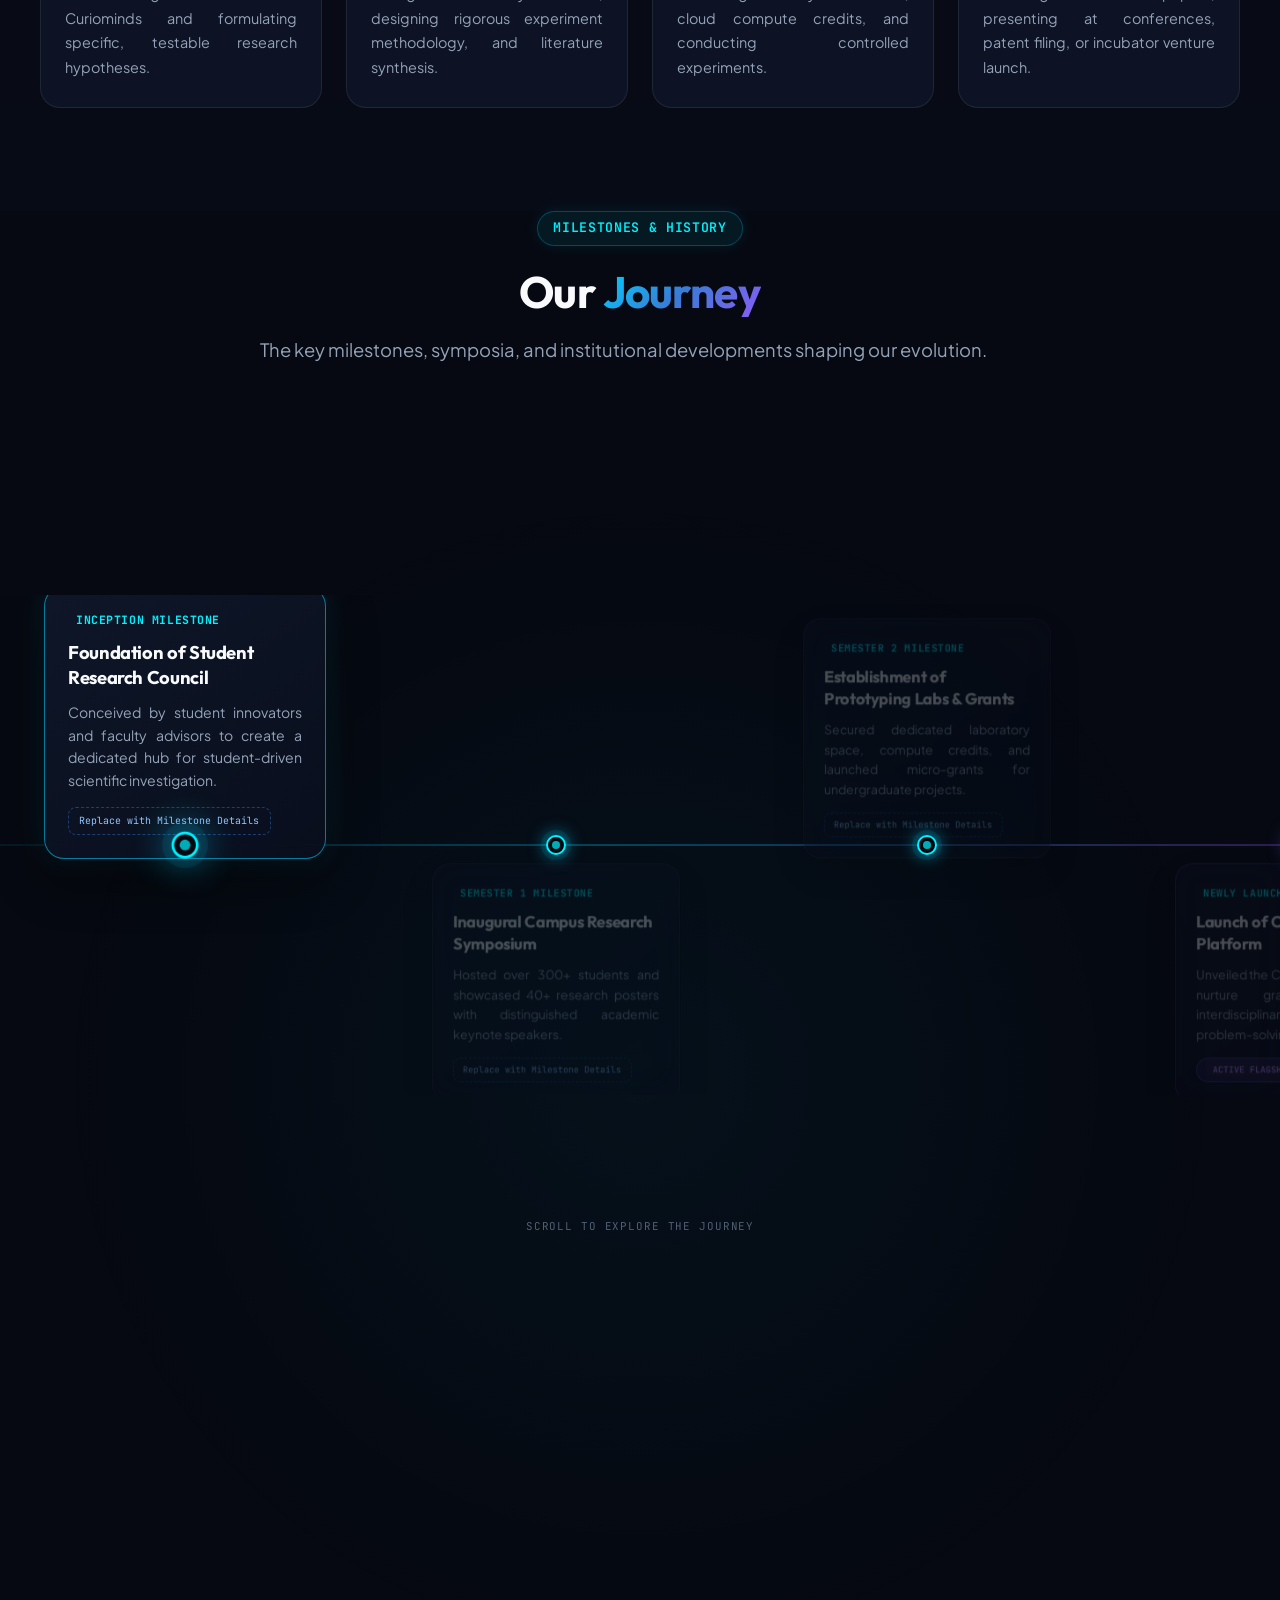
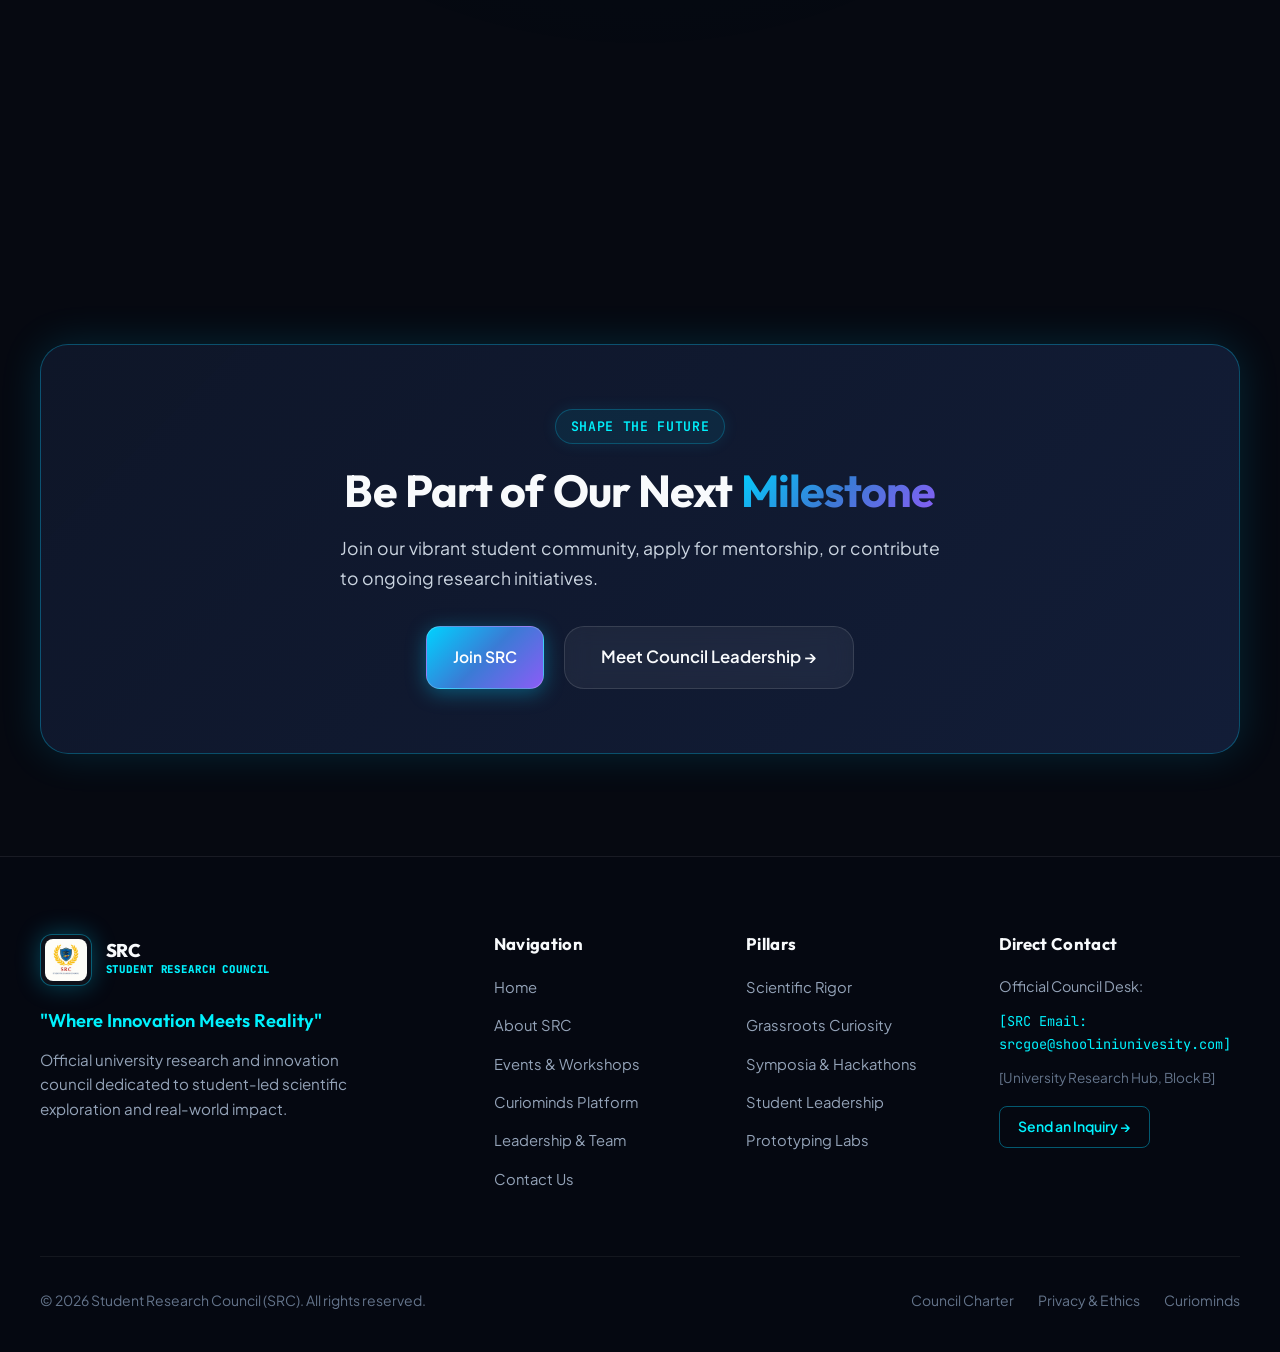
==== commit 3f9b7301: "Add files via upload" ====
--- a/about.html
+++ b/about.html
@@ -563,7 +563,9 @@
             Join our vibrant student community, apply for mentorship, or contribute to ongoing research initiatives.
           </p>
           <div style="display: flex; justify-content: center; gap: 1.25rem; flex-wrap: wrap;">
-            <a href="contact.html" class="btn btn-primary btn-lg btn-shimmer">Apply to Join SRC</a>
+            <a href="joinus.html" class="btn btn-primary ...">
+    Join SRC
+</a>
             <a href="team.html" class="btn btn-secondary btn-lg">Meet Council Leadership →</a>
           </div>
         </div>
@@ -590,12 +592,7 @@
           <p class="footer-bio">
             Official university research and innovation council dedicated to student-led scientific exploration and real-world impact.
           </p>
-          <div class="social-links-grid">
-            <a href="#" class="social-icon-btn" aria-label="LinkedIn">in</a>
-            <a href="#" class="social-icon-btn" aria-label="GitHub">gh</a>
-            <a href="#" class="social-icon-btn" aria-label="Twitter">𝕏</a>
-            <a href="#" class="social-icon-btn" aria-label="Discord">dc</a>
-          </div>
+          
         </div>
 
         <div class="footer-col">
@@ -625,7 +622,7 @@
           <h4>Direct Contact</h4>
           <p style="font-size: 0.9rem; color: var(--text-muted); margin-bottom: 0.75rem;">Official Council Desk:</p>
           <div style="font-family: var(--font-mono); font-size: 0.85rem; color: var(--color-cyan); margin-bottom: 0.75rem;">
-            [SRC Email: contact@src-council.edu]
+            [SRC Email: srcgoe@shooliniunivesity.com]
           </div>
           <div style="font-size: 0.85rem; color: var(--text-subtle); margin-bottom: 1rem;">
             [University Research Hub, Block B]
--- a/css/pages.css
+++ b/css/pages.css
@@ -1754,4 +1754,1017 @@
     rgba(0, 0, 0, 0.55)
   );
   pointer-events: none;
+}
+
+/* ============================================================
+   PRESIDENT & VICE PRESIDENT
+============================================================ */
+
+.leadership-section {
+    background: #f8f5ed;
+    padding: 2.5rem 0 3rem;
+}
+
+.leadership-grid {
+    display: grid;
+    grid-template-columns: repeat(2, 1fr);
+    gap: 4rem;
+}
+
+.leadership-person {
+    display: flex;
+    align-items: center;
+    gap: 1.2rem;
+}
+
+.leadership-photo {
+    width: 105px;
+    height: 105px;
+    flex-shrink: 0;
+
+    border-radius: 50%;
+    overflow: hidden;
+
+    background: #e7e1d4;
+
+    border: 3px solid rgba(9, 41, 87, 0.12);
+}
+
+.leadership-photo img {
+    width: 100%;
+    height: 100%;
+    object-fit: cover;
+}
+
+.leadership-info {
+    min-width: 0;
+}
+
+.leadership-role {
+    display: inline-block;
+
+    margin-bottom: 0.35rem;
+
+    font-family: var(--font-mono);
+    font-size: 0.72rem;
+    font-weight: 700;
+
+    letter-spacing: 0.12em;
+
+    color: #477691;
+}
+
+.leadership-info h3 {
+    margin: 0 0 0.35rem;
+
+    color: #092957;
+
+    font-family: Arial, sans-serif;
+    font-size: 1.2rem;
+    font-weight: 700;
+}
+
+.leadership-info p {
+    margin: 0;
+
+    color: #48627d;
+
+    font-family: Arial, sans-serif;
+    font-size: 0.9rem;
+}
+
+
+/* ============================================================
+   TEAM DROPDOWN SELECTOR
+============================================================ */
+
+.team-selector {
+    position: relative;
+    max-width: 600px;
+    margin: 2rem auto 2.5rem;
+    z-index: 50;
+}
+
+.team-selector-button {
+    width: 100%;
+
+    display: flex;
+    align-items: center;
+    justify-content: space-between;
+
+    padding: 1rem 1.25rem;
+
+    background: #ffffff;
+
+    border: 1px solid rgba(9, 41, 87, 0.15);
+    border-radius: 14px;
+
+    cursor: pointer;
+
+    text-align: left;
+
+    box-shadow: 0 8px 24px rgba(9, 41, 87, 0.08);
+
+    transition:
+        transform 0.2s ease,
+        box-shadow 0.2s ease,
+        border-color 0.2s ease;
+}
+
+.team-selector-button:hover {
+    transform: translateY(-2px);
+
+    border-color: rgba(0, 210, 255, 0.45);
+
+    box-shadow:
+        0 12px 30px rgba(9, 41, 87, 0.12),
+        0 0 20px rgba(0, 210, 255, 0.08);
+}
+
+.selector-small {
+    display: block;
+
+    margin-bottom: 0.15rem;
+
+    font-family: var(--font-mono);
+    font-size: 0.65rem;
+    font-weight: 700;
+
+    letter-spacing: 0.14em;
+
+    color: #477691;
+}
+
+.selector-title {
+    display: block;
+
+    color: #092957;
+
+    font-family: Arial, sans-serif;
+    font-size: 1rem;
+    font-weight: 700;
+}
+
+.selector-arrow {
+    display: flex;
+
+    align-items: center;
+    justify-content: center;
+
+    width: 35px;
+    height: 35px;
+
+    border-radius: 50%;
+
+    background: #f2f6fa;
+
+    color: #092957;
+
+    font-size: 1.4rem;
+
+    transition: transform 0.25s ease;
+}
+
+.team-selector.open .selector-arrow {
+    transform: rotate(180deg);
+}
+
+
+/* ============================================================
+   DROPDOWN
+============================================================ */
+
+.team-dropdown {
+    position: absolute;
+
+    top: calc(100% + 0.65rem);
+    left: 0;
+    right: 0;
+
+    padding: 0.5rem;
+
+    background: rgba(255, 255, 255, 0.98);
+
+    border: 1px solid rgba(9, 41, 87, 0.12);
+    border-radius: 14px;
+
+    box-shadow:
+        0 18px 45px rgba(9, 41, 87, 0.16);
+
+    opacity: 0;
+    visibility: hidden;
+
+    transform: translateY(-8px);
+
+    transition:
+        opacity 0.2s ease,
+        transform 0.2s ease,
+        visibility 0.2s ease;
+}
+
+.team-selector.open .team-dropdown {
+    opacity: 1;
+    visibility: visible;
+
+    transform: translateY(0);
+}
+
+
+/* ============================================================
+   DROPDOWN OPTIONS
+============================================================ */
+
+.team-option {
+    width: 100%;
+
+    display: flex;
+    align-items: center;
+
+    gap: 0.85rem;
+
+    padding: 0.85rem 0.9rem;
+
+    background: transparent;
+
+    border-radius: 10px;
+
+    cursor: pointer;
+
+    text-align: left;
+
+    transition:
+        background 0.18s ease,
+        transform 0.18s ease;
+}
+
+.team-option:hover {
+    background: #f2f7fa;
+
+    transform: translateX(3px);
+}
+
+.option-icon {
+    width: 38px;
+    height: 38px;
+
+    display: flex;
+    align-items: center;
+    justify-content: center;
+
+    flex-shrink: 0;
+
+    border-radius: 10px;
+
+    background: #edf5f8;
+
+    color: #477691;
+
+    font-size: 1rem;
+}
+
+.team-option strong {
+    display: block;
+
+    margin-bottom: 0.15rem;
+
+    color: #092957;
+
+    font-family: Arial, sans-serif;
+    font-size: 0.95rem;
+}
+
+.team-option small {
+    display: block;
+
+    color: #71849a;
+
+    font-family: Arial, sans-serif;
+    font-size: 0.75rem;
+}
+
+
+/* ============================================================
+   DEFAULT PLACEHOLDER
+============================================================ */
+
+.team-selection-placeholder {
+    max-width: 650px;
+
+    margin: 0 auto 2rem;
+
+    padding: 3rem 2rem;
+
+    text-align: center;
+
+    background: #fafafa;
+
+    border: 1px dashed rgba(9, 41, 87, 0.18);
+
+    border-radius: 16px;
+}
+
+.placeholder-icon {
+    width: 55px;
+    height: 55px;
+
+    display: flex;
+    align-items: center;
+    justify-content: center;
+
+    margin: 0 auto 1rem;
+
+    border-radius: 50%;
+
+    background: #edf5f8;
+
+    color: #477691;
+
+    font-size: 1.4rem;
+}
+
+.team-selection-placeholder h3 {
+    margin-bottom: 0.4rem;
+
+    color: #092957;
+
+    font-family: Arial, sans-serif;
+    font-size: 1.25rem;
+}
+
+.team-selection-placeholder p {
+    margin: 0;
+
+    color: #71849a;
+
+    font-size: 0.9rem;
+}
+
+
+/* ============================================================
+   TEAM PANELS
+============================================================ */
+
+.team-panel {
+    display: none;
+
+    margin-top: 1.5rem;
+
+    animation: teamPanelIn 0.35s ease forwards;
+}
+
+.team-panel.active {
+    display: block;
+}
+
+@keyframes teamPanelIn {
+
+    from {
+        opacity: 0;
+        transform: translateY(12px);
+    }
+
+    to {
+        opacity: 1;
+        transform: translateY(0);
+    }
+
+}
+
+
+/* ============================================================
+   PANEL HEADER
+============================================================ */
+
+.team-panel-header {
+    display: flex;
+    align-items: center;
+    justify-content: space-between;
+
+    margin-bottom: 1.25rem;
+
+    padding: 1rem 1.25rem;
+
+    border-radius: 12px;
+
+    background: #faf7ef;
+}
+
+.panel-label {
+    display: block;
+
+    margin-bottom: 0.25rem;
+
+    font-family: var(--font-mono);
+    font-size: 0.65rem;
+    font-weight: 700;
+
+    letter-spacing: 0.12em;
+
+    color: #477691;
+}
+
+.team-panel-header h3 {
+    margin: 0;
+
+    color: #092957;
+
+    font-family: Arial, sans-serif;
+    font-size: 1.35rem;
+}
+
+
+/* ============================================================
+   MEMBER CARD GRID
+============================================================ */
+
+.members-card-grid {
+    display: grid;
+
+    grid-template-columns: repeat(2, 1fr);
+
+    gap: 0.75rem;
+}
+
+.member-card {
+    display: flex;
+    align-items: center;
+
+    gap: 0.9rem;
+
+    min-height: 80px;
+
+    padding: 0.85rem 1rem;
+
+    background: #faf7ef;
+
+    border: 1px solid rgba(9, 41, 87, 0.06);
+
+    border-radius: 12px;
+
+    transition:
+        transform 0.2s ease,
+        box-shadow 0.2s ease,
+        border-color 0.2s ease;
+}
+
+.member-card:hover {
+    transform: translateY(-3px);
+
+    border-color: rgba(0, 210, 255, 0.25);
+
+    box-shadow:
+        0 8px 22px rgba(9, 41, 87, 0.09);
+}
+
+.member-card img {
+    width: 60px;
+    height: 60px;
+
+    flex-shrink: 0;
+
+    border-radius: 50%;
+
+    object-fit: cover;
+
+    background: #e8e3d9;
+}
+
+.member-card-info {
+    min-width: 0;
+}
+
+.member-card-info h4 {
+    margin: 0 0 0.25rem;
+
+    color: #092957;
+
+    font-family: Arial, sans-serif;
+    font-size: 0.95rem;
+    font-weight: 700;
+}
+
+.member-card-info p {
+    margin: 0;
+
+    color: #71849a;
+
+    font-family: Arial, sans-serif;
+    font-size: 0.78rem;
+
+    line-height: 1.4;
+}
+
+
+/* ============================================================
+   MOBILE
+============================================================ */
+
+@media (max-width: 700px) {
+
+    .leadership-grid {
+        grid-template-columns: 1fr;
+        gap: 2rem;
+    }
+
+    .leadership-person {
+        gap: 1rem;
+    }
+
+    .leadership-photo {
+        width: 85px;
+        height: 85px;
+    }
+
+    .team-selector {
+        margin-top: 1.5rem;
+    }
+
+    .members-card-grid {
+        grid-template-columns: 1fr;
+    }
+
+    .team-selection-placeholder {
+        padding: 2.5rem 1.25rem;
+    }
+
+}
+
+/* ============================================================
+   EVENT STATUS NAVIGATION
+   ============================================================ */
+
+.event-status-nav {
+  display: flex;
+  justify-content: center;
+  align-items: center;
+  gap: 1rem;
+  margin: 2.5rem auto 3rem;
+  padding: 0.5rem;
+
+  width: fit-content;
+
+  background: rgba(15, 23, 42, 0.65);
+  border: 1px solid var(--border-glass);
+  border-radius: var(--radius-full);
+
+  backdrop-filter: blur(14px);
+  box-shadow: var(--shadow-md);
+}
+
+
+.event-status-btn {
+  display: inline-flex;
+  align-items: center;
+  justify-content: center;
+
+  gap: 0.6rem;
+
+  padding: 0.8rem 1.4rem;
+
+  border-radius: var(--radius-full);
+
+  color: var(--text-secondary);
+
+  font-size: 0.9rem;
+  font-weight: 700;
+
+  border: 1px solid transparent;
+
+  transition:
+    all var(--transition-normal);
+}
+
+
+.event-status-btn:hover {
+  color: var(--text-main);
+
+  background: rgba(0, 210, 255, 0.08);
+
+  border-color: rgba(0, 210, 255, 0.25);
+
+  transform: translateY(-2px);
+}
+
+
+.event-status-btn.active {
+  color: var(--text-main);
+
+  background: linear-gradient(
+    135deg,
+    rgba(0, 210, 255, 0.16),
+    rgba(139, 92, 246, 0.16)
+  );
+
+  border-color: rgba(0, 210, 255, 0.35);
+
+  box-shadow:
+    0 0 20px rgba(0, 210, 255, 0.12);
+}
+
+
+/* ============================================================
+   EVENT STATUS SECTIONS
+   ============================================================ */
+
+.events-status-section {
+  width: 100%;
+  margin-bottom: 4rem;
+}
+
+
+.events-status-heading {
+  margin-bottom: 1.75rem;
+}
+
+
+.events-status-heading h2 {
+  margin: 0.65rem 0 0.5rem;
+}
+
+
+.events-status-heading p {
+  color: var(--text-secondary);
+  margin: 0;
+}
+
+
+/* Completed section gets a little more spacing */
+
+.completed-events-section {
+  padding-top: 1rem;
+  border-top: 1px solid var(--border-subtle);
+}
+
+
+/* ============================================================
+   MOBILE
+   ============================================================ */
+
+@media (max-width: 600px) {
+
+  .event-status-nav {
+    width: 100%;
+    max-width: 420px;
+
+    gap: 0.35rem;
+
+    margin-top: 2rem;
+    margin-bottom: 2.5rem;
+  }
+
+
+  .event-status-btn {
+    flex: 1;
+
+    padding: 0.75rem 0.8rem;
+
+    font-size: 0.8rem;
+  }
+
+
+  .event-status-btn span {
+    display: none;
+  }
+
+
+  .events-status-section {
+    margin-bottom: 3rem;
+  }
+
+}
+
+/* ============================================================
+   ADMIN QUERY MANAGEMENT
+   ============================================================ */
+
+.admin-query-section {
+  margin-bottom: 4rem;
+}
+
+
+.admin-query-section-header {
+  display: flex;
+  justify-content: space-between;
+  align-items: flex-end;
+  gap: 1rem;
+  margin-bottom: 1.5rem;
+  flex-wrap: wrap;
+}
+
+
+.admin-query-section-header h2 {
+  margin: 0.5rem 0;
+}
+
+
+.admin-query-section-header p {
+  color: var(--text-muted);
+  margin: 0;
+}
+
+
+.admin-query-count {
+  min-width: 42px;
+  height: 42px;
+
+  display: flex;
+  align-items: center;
+  justify-content: center;
+
+  border-radius: 50%;
+
+  background: rgba(0, 210, 255, 0.1);
+  border: 1px solid rgba(0, 210, 255, 0.3);
+
+  color: var(--color-cyan);
+
+  font-family: var(--font-mono);
+  font-weight: 700;
+}
+
+
+.resolved-count {
+  color: var(--color-emerald);
+  border-color: rgba(16, 185, 129, 0.3);
+  background: rgba(16, 185, 129, 0.08);
+}
+
+
+.deleted-count {
+  color: var(--color-rose);
+  border-color: rgba(244, 63, 94, 0.3);
+  background: rgba(244, 63, 94, 0.08);
+}
+
+
+.admin-query-list {
+  display: flex;
+  flex-direction: column;
+  gap: 1.25rem;
+}
+
+
+.admin-query-card {
+  margin: 0 !important;
+}
+
+
+.admin-query-header {
+  display: flex;
+  justify-content: space-between;
+  align-items: flex-start;
+  gap: 1rem;
+
+  margin-bottom: 1.25rem;
+
+  flex-wrap: wrap;
+}
+
+
+.admin-query-header h3 {
+  margin-bottom: 0.5rem;
+}
+
+
+.admin-query-date {
+  color: var(--text-subtle);
+  font-size: 0.8rem;
+}
+
+
+.admin-query-info {
+  display: grid;
+
+  grid-template-columns:
+    repeat(
+      auto-fit,
+      minmax(220px, 1fr)
+    );
+
+  gap: 1rem;
+
+  margin-bottom: 1.25rem;
+}
+
+
+.admin-query-info strong,
+.admin-query-message strong {
+  color: var(--text-main);
+}
+
+
+.admin-query-info p {
+  margin-top: 0.3rem;
+}
+
+
+.admin-query-info a {
+  color: var(--color-cyan);
+}
+
+
+.admin-query-message {
+  margin-bottom: 1.5rem;
+}
+
+
+.admin-query-message p {
+  margin-top: 0.5rem;
+
+  color: var(--text-secondary);
+
+  white-space: pre-wrap;
+}
+
+
+/* ============================================================
+   ACTION BUTTONS
+   ============================================================ */
+
+.query-actions {
+  display: flex;
+  gap: 0.75rem;
+
+  padding-top: 1.25rem;
+
+  border-top: 1px solid var(--border-subtle);
+
+  flex-wrap: wrap;
+}
+
+
+.query-action-btn {
+  padding: 0.7rem 1rem;
+
+  border-radius: var(--radius-sm);
+
+  font-size: 0.85rem;
+  font-weight: 700;
+
+  cursor: pointer;
+
+  transition:
+    transform var(--transition-fast),
+    background var(--transition-fast),
+    border-color var(--transition-fast);
+}
+
+
+.query-action-btn:hover {
+  transform: translateY(-2px);
+}
+
+
+.query-action-btn:disabled {
+  opacity: 0.6;
+  cursor: wait;
+  transform: none;
+}
+
+
+/* Resolve */
+
+.resolve-btn {
+  color: var(--color-emerald);
+
+  background: rgba(16, 185, 129, 0.08);
+
+  border: 1px solid rgba(16, 185, 129, 0.3);
+}
+
+
+.resolve-btn:hover {
+  background: rgba(16, 185, 129, 0.15);
+
+  border-color: rgba(16, 185, 129, 0.55);
+}
+
+
+/* Delete */
+
+.delete-btn {
+  color: var(--color-rose);
+
+  background: rgba(244, 63, 94, 0.08);
+
+  border: 1px solid rgba(244, 63, 94, 0.3);
+}
+
+
+.delete-btn:hover {
+  background: rgba(244, 63, 94, 0.15);
+
+  border-color: rgba(244, 63, 94, 0.55);
+}
+
+
+/* ============================================================
+   STATUS BADGES
+   ============================================================ */
+
+.query-status {
+  display: inline-flex;
+
+  align-items: center;
+  justify-content: center;
+
+  width: fit-content;
+
+  padding: 0.55rem 0.9rem;
+
+  border-radius: var(--radius-full);
+
+  font-size: 0.8rem;
+
+  font-weight: 700;
+}
+
+
+.resolved-status {
+  color: var(--color-emerald);
+
+  background: rgba(16, 185, 129, 0.08);
+
+  border: 1px solid rgba(16, 185, 129, 0.3);
+}
+
+
+.deleted-status {
+  color: var(--color-rose);
+
+  background: rgba(244, 63, 94, 0.08);
+
+  border: 1px solid rgba(244, 63, 94, 0.3);
+}
+
+
+/* ============================================================
+   EMPTY STATE
+   ============================================================ */
+
+.admin-empty-card {
+  text-align: center;
+
+  padding: 3rem 1.5rem;
+}
+
+
+.admin-empty-card p {
+  color: var(--text-muted);
+  margin-top: 0.5rem;
+}
+
+
+.admin-empty-icon {
+  width: 50px;
+  height: 50px;
+
+  margin: 0 auto 1rem;
+
+  display: flex;
+  align-items: center;
+  justify-content: center;
+
+  border-radius: 50%;
+
+  color: var(--color-emerald);
+
+  background: rgba(16, 185, 129, 0.1);
+
+  border: 1px solid rgba(16, 185, 129, 0.3);
+
+  font-size: 1.25rem;
+}
+
+
+/* ============================================================
+   MOBILE
+   ============================================================ */
+
+@media (max-width: 600px) {
+
+  .admin-query-section {
+    margin-bottom: 3rem;
+  }
+
+
+  .admin-query-section-header {
+    align-items: flex-start;
+  }
+
+
+  .admin-query-info {
+    grid-template-columns: 1fr;
+  }
+
+
+  .query-actions {
+    flex-direction: column;
+  }
+
+
+  .query-action-btn {
+    width: 100%;
+  }
+
 }
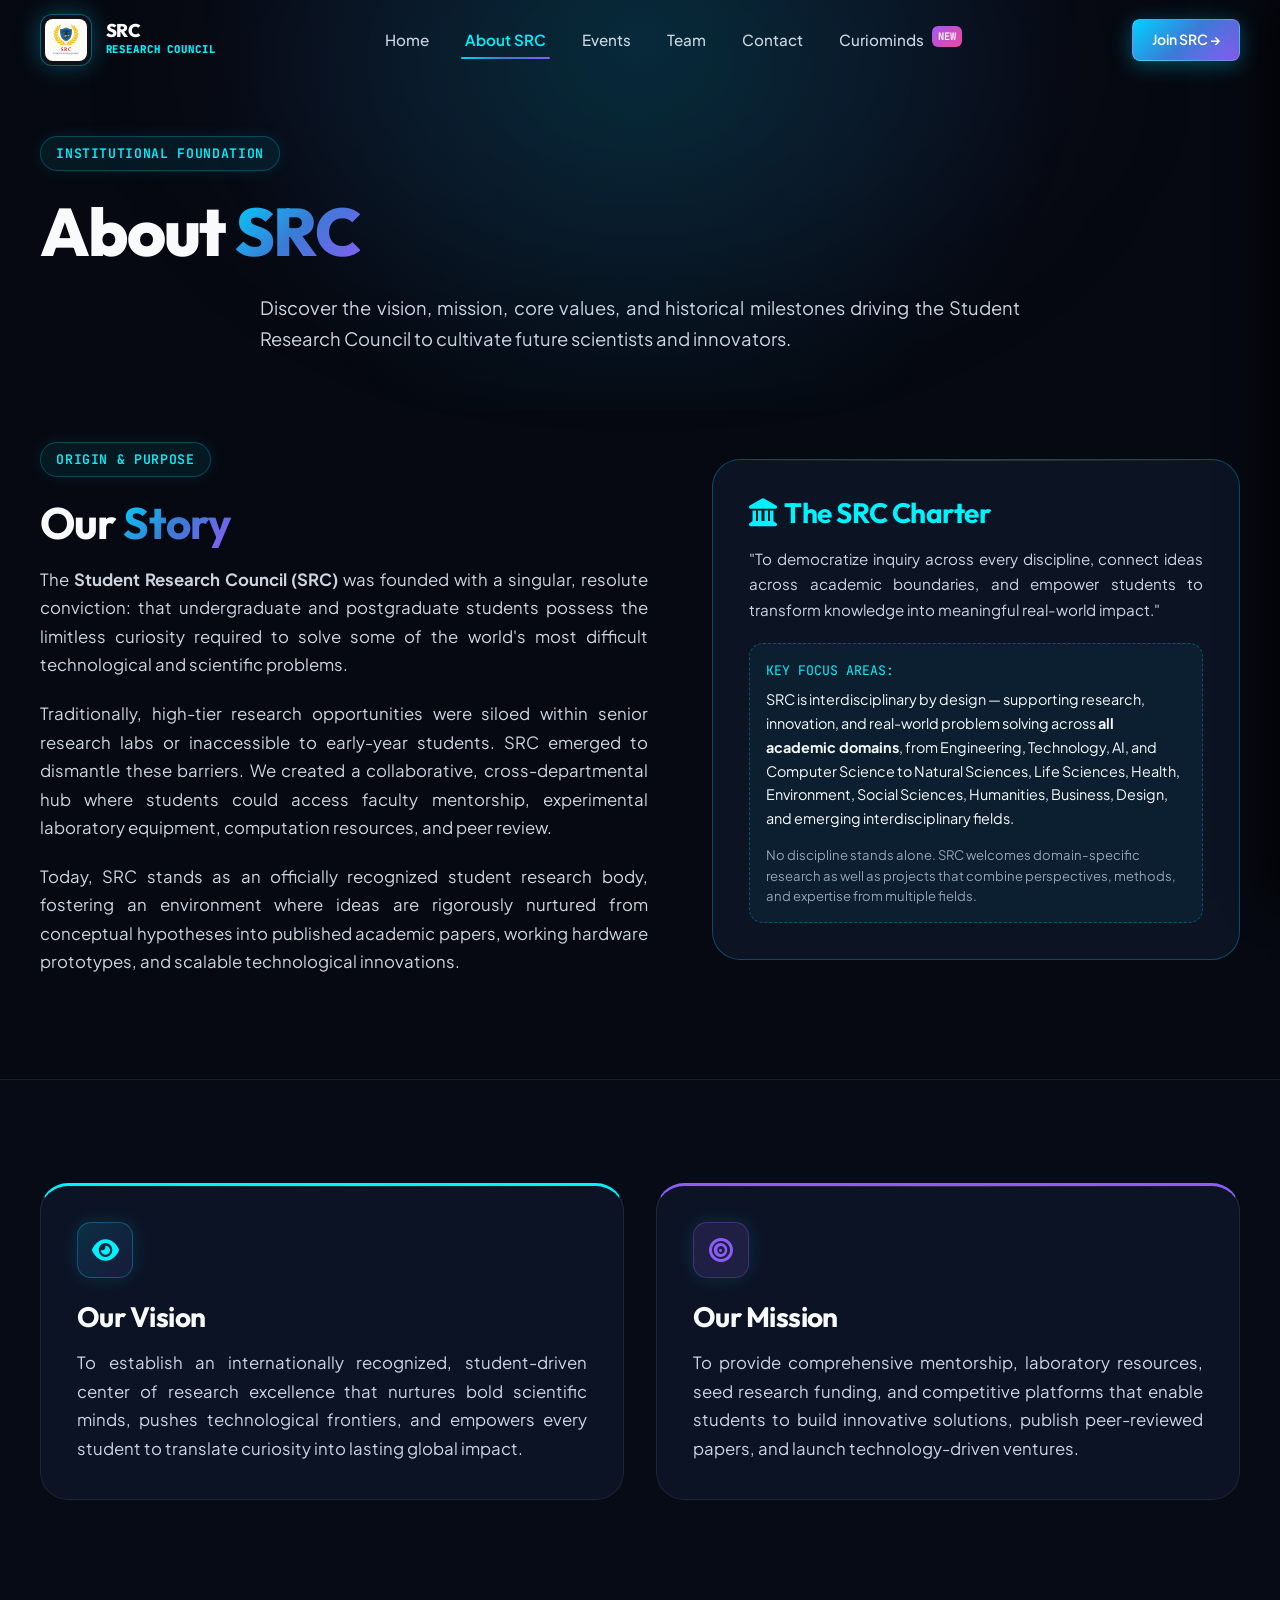
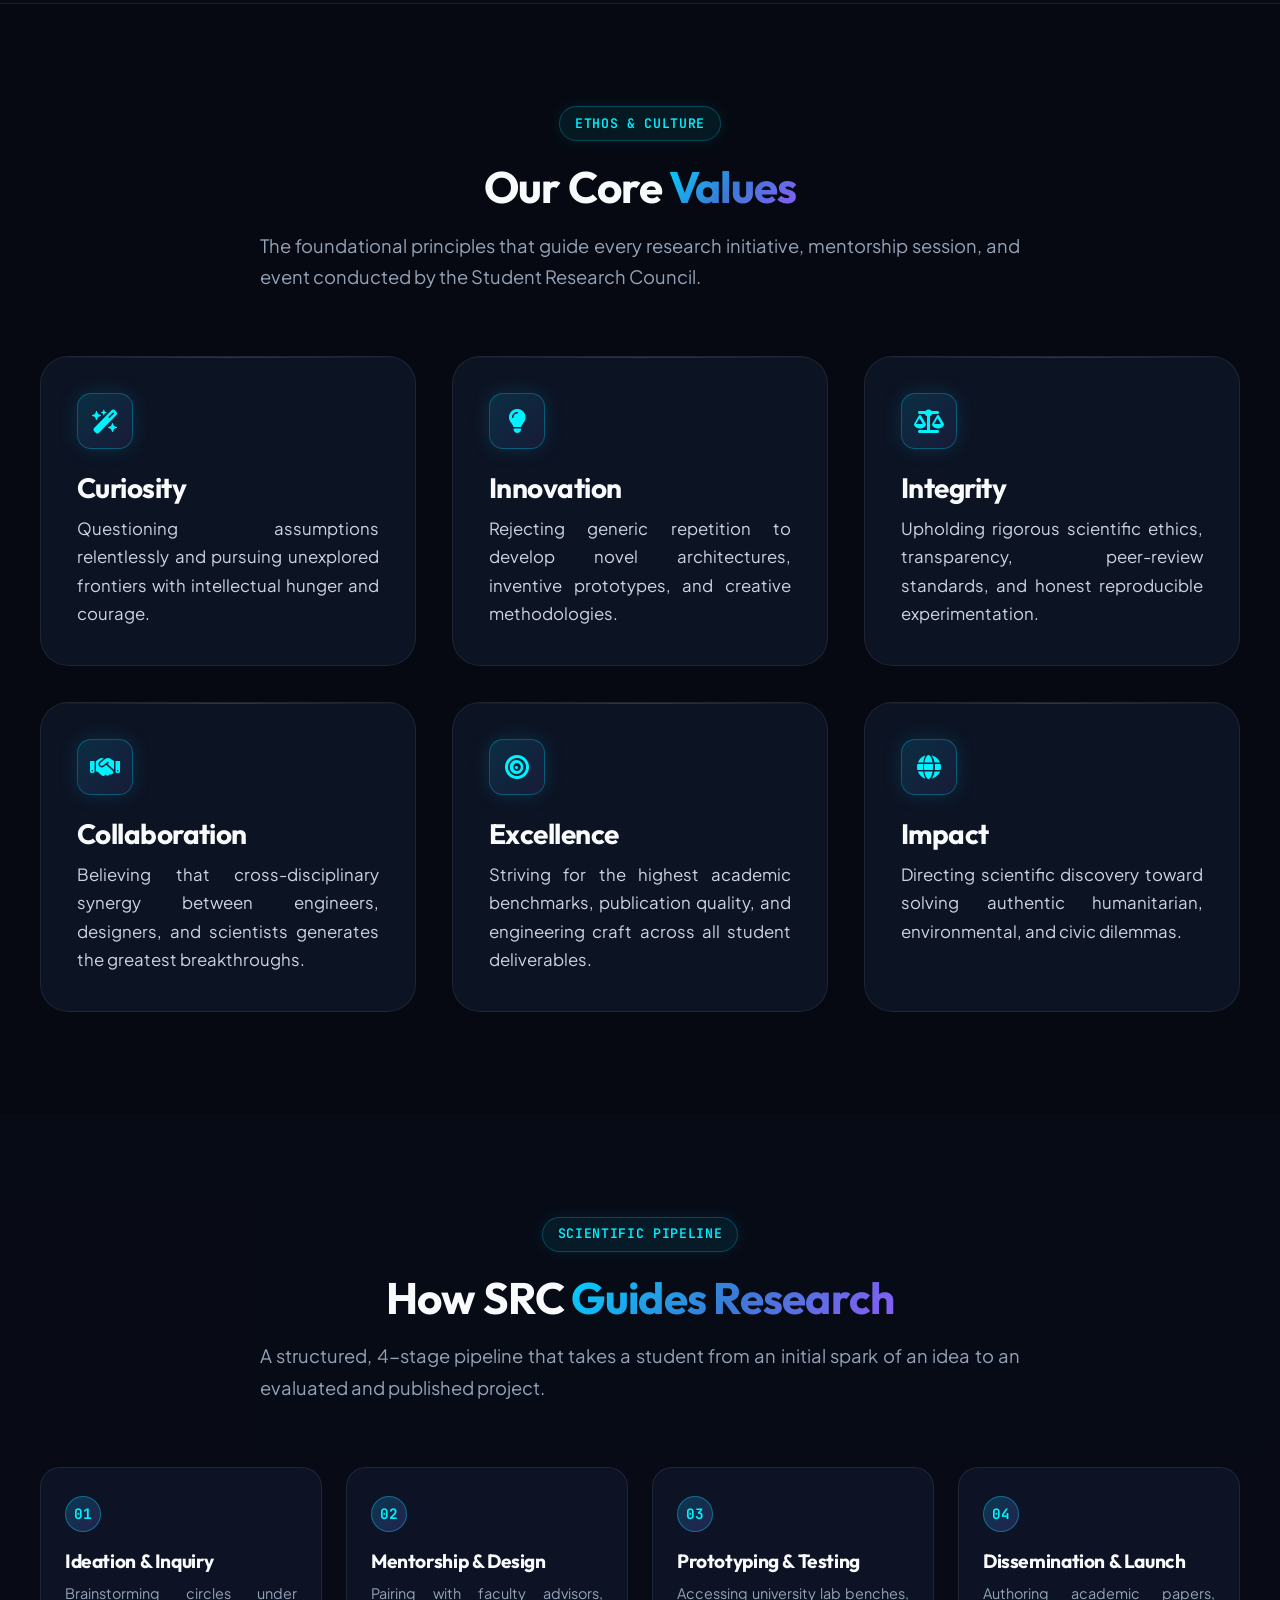
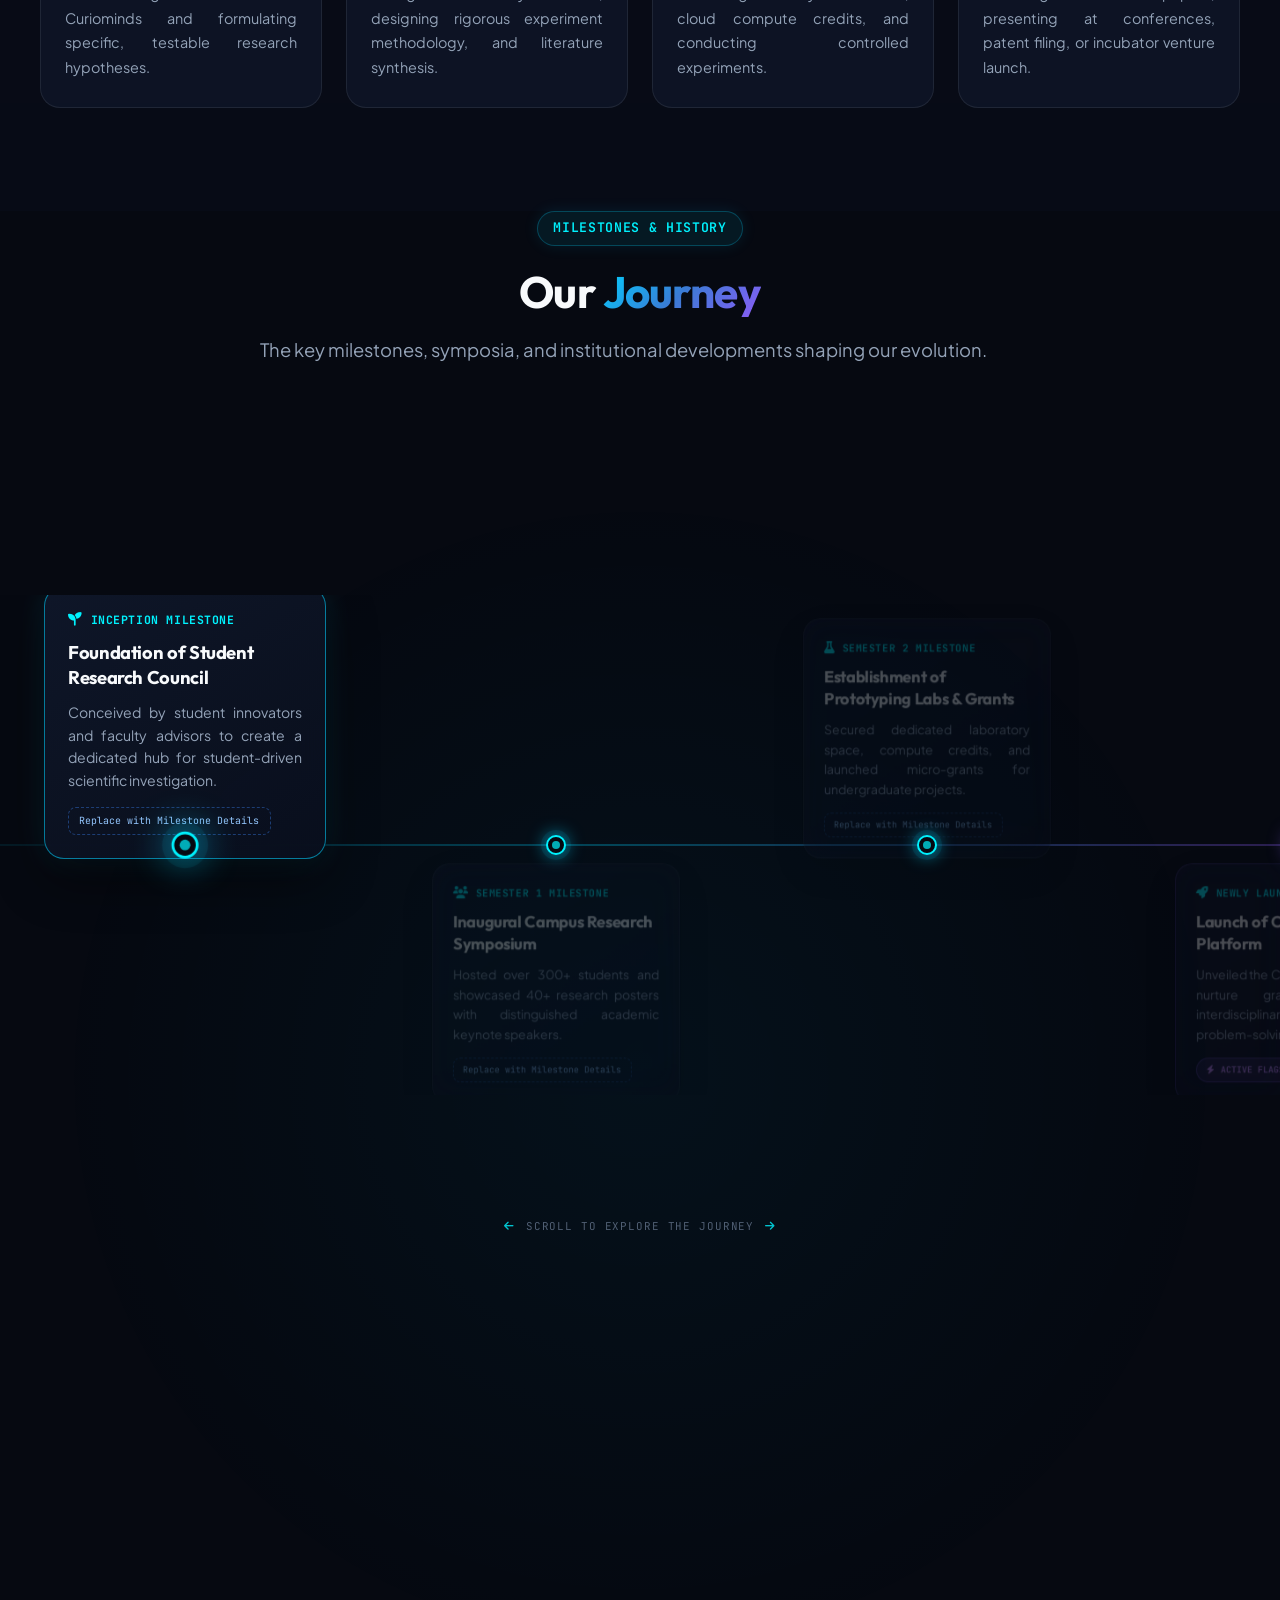
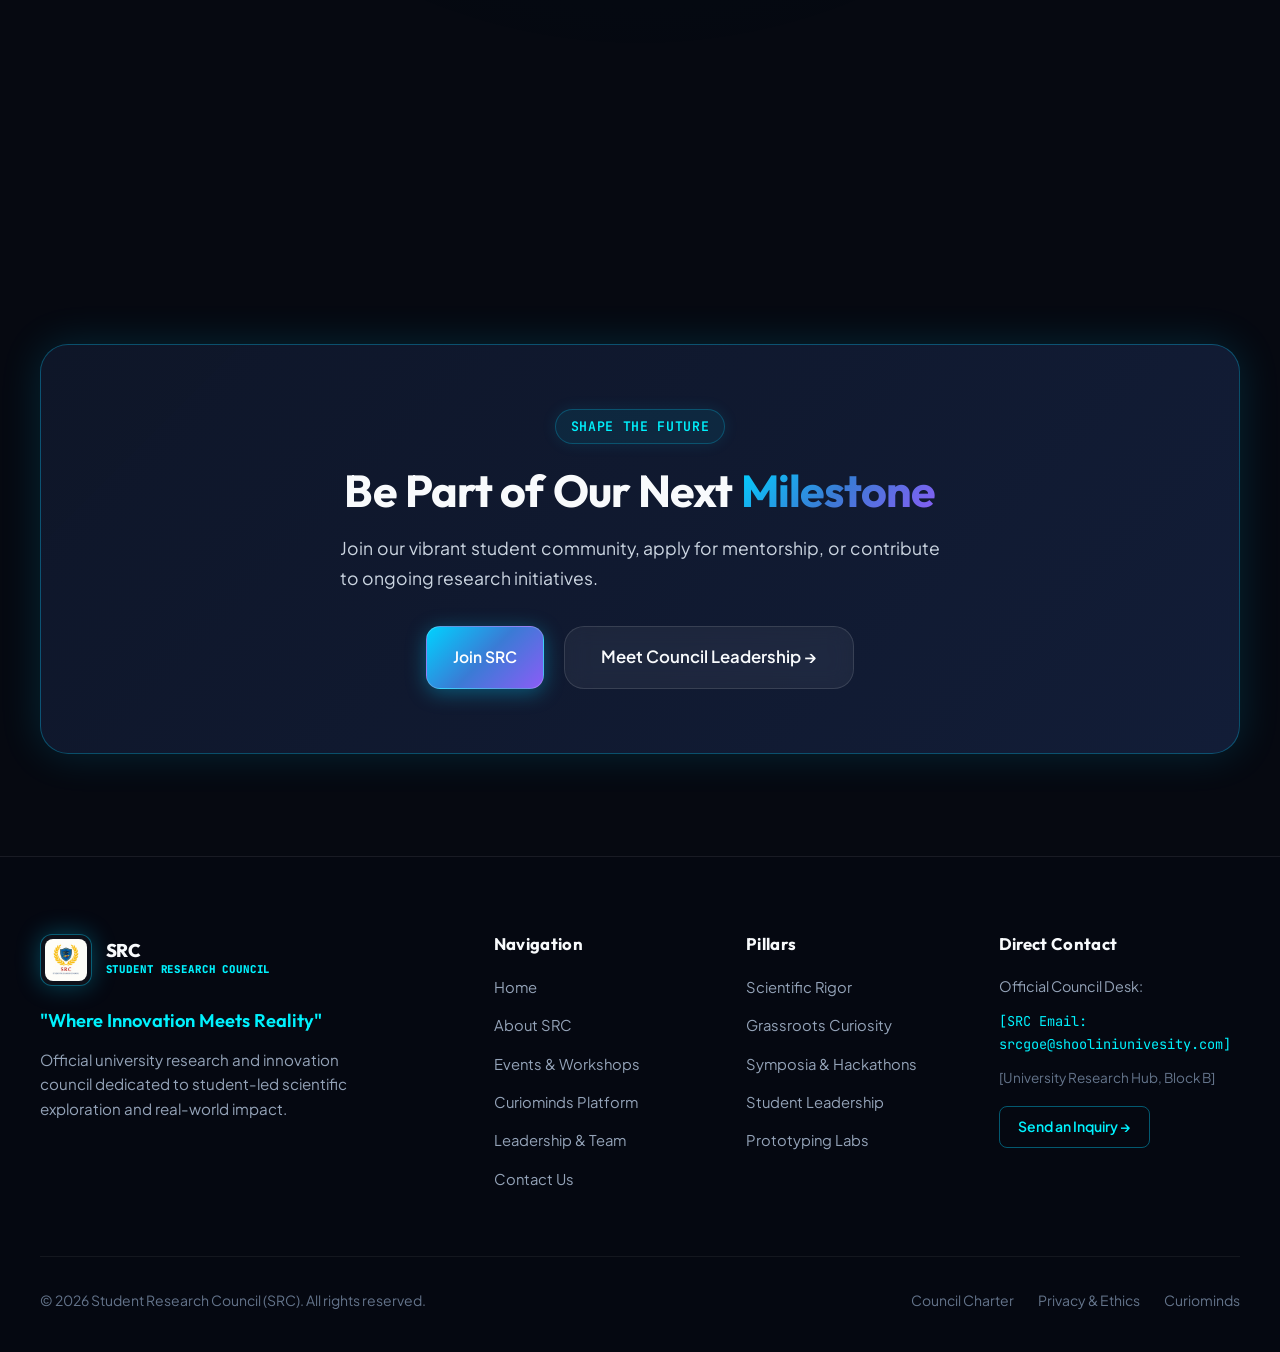
==== commit 05929dce: "Add files via upload" ====
--- a/about.html
+++ b/about.html
@@ -5,6 +5,10 @@
   <meta name="viewport" content="width=device-width, initial-scale=1.0">
   <meta name="description" content="About Student Research Council (SRC) — Our Story, Vision, Mission, Values, and Visual Journey Roadmap. Where Innovation Meets Reality.">
   <title>About SRC | Student Research Council</title>
+
+  <!-- Font Awesome -->
+<link rel="stylesheet"
+      href="https://cdnjs.cloudflare.com/ajax/libs/font-awesome/6.5.2/css/all.min.css">
   
   <!-- Stylesheets -->
   <link rel="stylesheet" href="css/main.css">
@@ -124,7 +128,7 @@
           <!-- Visual Pillar Box -->
           <div class="glass-card reveal reveal-delay-2" style="border-color: rgba(0, 210, 255, 0.3);">
             <h3 style="color: var(--color-cyan); margin-bottom: 1rem; display: flex; align-items: center; gap: 0.5rem;">
-              <span>🏛️</span> The SRC Charter
+             <span><i class="fa-solid fa-landmark"></i></span> The SRC Charter
             </h3>
             <p style="font-size: 0.95rem; margin-bottom: 1.25rem;">
               "To democratize inquiry across every discipline, connect ideas across academic boundaries, and empower students to transform knowledge into meaningful real-world impact."
@@ -158,7 +162,9 @@
           
           <!-- Vision Card -->
           <div class="glass-card reveal" style="border-top: 3px solid var(--color-cyan);">
-            <div class="card-icon-box" style="color: var(--color-cyan);">👁️</div>
+          <div class="card-icon-box" style="color: var(--color-cyan);">
+          <i class="fa-solid fa-eye"></i>
+          </div>
             <h2 style="font-size: 1.75rem; margin-bottom: 1rem;">Our Vision</h2>
             <p style="font-size: 1.05rem; line-height: 1.7; color: var(--text-secondary);">
               To establish an internationally recognized, student-driven center of research excellence that nurtures bold scientific minds, pushes technological frontiers, and empowers every student to translate curiosity into lasting global impact.
@@ -167,7 +173,9 @@
 
           <!-- Mission Card -->
           <div class="glass-card glass-card-violet reveal reveal-delay-1" style="border-top: 3px solid var(--color-violet);">
-            <div class="card-icon-box" style="color: var(--color-violet); background: rgba(139, 92, 246, 0.15); border-color: rgba(139, 92, 246, 0.3);">🎯</div>
+           <div class="card-icon-box" style="color: var(--color-violet); background: rgba(139, 92, 246, 0.15); border-color: rgba(139, 92, 246, 0.3);">
+          <i class="fa-solid fa-bullseye"></i>
+          </div>
             <h2 style="font-size: 1.75rem; margin-bottom: 1rem;">Our Mission</h2>
             <p style="font-size: 1.05rem; line-height: 1.7; color: var(--text-secondary);">
               To provide comprehensive mentorship, laboratory resources, seed research funding, and competitive platforms that enable students to build innovative solutions, publish peer-reviewed papers, and launch technology-driven ventures.
@@ -194,7 +202,9 @@
         <div class="what-we-do-grid">
           <!-- Value 1 -->
           <div class="glass-card reveal">
-            <div class="card-icon-box">✨</div>
+            <div class="card-icon-box">
+            <i class="fa-solid fa-wand-magic-sparkles"></i>
+            </div>
             <h3 style="margin-bottom: 0.65rem;">Curiosity</h3>
             <p>
               Questioning assumptions relentlessly and pursuing unexplored frontiers with intellectual hunger and courage.
@@ -203,7 +213,9 @@
 
           <!-- Value 2 -->
           <div class="glass-card reveal reveal-delay-1">
-            <div class="card-icon-box">💡</div>
+            <div class="card-icon-box">
+             <i class="fa-solid fa-lightbulb"></i>
+              </div>
             <h3 style="margin-bottom: 0.65rem;">Innovation</h3>
             <p>
               Rejecting generic repetition to develop novel architectures, inventive prototypes, and creative methodologies.
@@ -212,7 +224,9 @@
 
           <!-- Value 3 -->
           <div class="glass-card reveal reveal-delay-2">
-            <div class="card-icon-box">⚖️</div>
+           <div class="card-icon-box">
+          <i class="fa-solid fa-scale-balanced"></i>
+          </div>
             <h3 style="margin-bottom: 0.65rem;">Integrity</h3>
             <p>
               Upholding rigorous scientific ethics, transparency, peer-review standards, and honest reproducible experimentation.
@@ -221,7 +235,9 @@
 
           <!-- Value 4 -->
           <div class="glass-card reveal">
-            <div class="card-icon-box">🤝</div>
+            <div class="card-icon-box">
+            <i class="fa-solid fa-handshake"></i>
+            </div>
             <h3 style="margin-bottom: 0.65rem;">Collaboration</h3>
             <p>
               Believing that cross-disciplinary synergy between engineers, designers, and scientists generates the greatest breakthroughs.
@@ -230,7 +246,9 @@
 
           <!-- Value 5 -->
           <div class="glass-card reveal reveal-delay-1">
-            <div class="card-icon-box">🎯</div>
+            <div class="card-icon-box">
+          <i class="fa-solid fa-bullseye"></i>
+        </div>
             <h3 style="margin-bottom: 0.65rem;">Excellence</h3>
             <p>
               Striving for the highest academic benchmarks, publication quality, and engineering craft across all student deliverables.
@@ -239,7 +257,9 @@
 
           <!-- Value 6 -->
           <div class="glass-card reveal reveal-delay-2">
-            <div class="card-icon-box">🌍</div>
+            <div class="card-icon-box">
+             <i class="fa-solid fa-globe"></i>
+              </div>
             <h3 style="margin-bottom: 0.65rem;">Impact</h3>
             <p>
               Directing scientific discovery toward solving authentic humanitarian, environmental, and civic dilemmas.
--- a/css/pages.css
+++ b/css/pages.css
@@ -417,17 +417,18 @@
 .contact-info-cards {
   display: flex;
   flex-direction: column;
-  gap: 1.25rem;
+  gap: 4rem;
 }
 
 .contact-info-card {
   display: flex;
-  align-items: flex-start;
+  align-items: center;
   gap: 1.25rem;
   background: var(--bg-card);
   border: 1px solid var(--border-subtle);
   border-radius: var(--radius-lg);
-  padding: 1.5rem;
+  padding: 1.5rem 1.6rem;
+  min-height: 135px;
   transition: all var(--transition-normal);
 }
 
@@ -2767,4 +2768,188 @@
     width: 100%;
   }
 
-}+}
+
+/* ============================================================
+   COMPACT FOUNDERS + SRC LEADERSHIP
+============================================================ */
+
+.leadership-compact-section {
+    background: #faf7ef;
+    padding: 2.8rem 0;
+    border-bottom: 1px solid rgba(9, 41, 87, 0.08);
+}
+
+.leadership-compact-row {
+    display: flex;
+    align-items: center;
+    justify-content: center;
+    gap: 4rem;
+}
+
+.leadership-group {
+    flex: 1;
+}
+
+.leadership-divider {
+    width: 1px;
+    height: 105px;
+    background: rgba(9, 41, 87, 0.18);
+}
+
+.compact-people {
+    display: flex;
+    align-items: center;
+    gap: 3rem;
+}
+
+.compact-person {
+    display: flex;
+    align-items: center;
+    gap: 1rem;
+}
+
+
+/* PERSON IMAGE */
+
+.compact-photo {
+    width: 64px;
+    height: 64px;
+    flex-shrink: 0;
+    border-radius: 50%;
+    overflow: hidden;
+    background: #edf5f8;
+    border: 2px solid rgba(9, 41, 87, 0.08);
+}
+
+.compact-photo img {
+    width: 100%;
+    height: 100%;
+    object-fit: cover;
+}
+
+
+/* PERSON INFORMATION */
+
+.compact-info h3 {
+    margin: 0;
+    color: #092957;
+    font-family: Arial, sans-serif;
+    font-size: 1.05rem;
+    font-weight: 700;
+    line-height: 1.25;
+}
+
+.compact-info p {
+    margin: 0.3rem 0 0;
+    color: #71849a;
+    font-family: Arial, sans-serif;
+    font-size: 0.78rem;
+    line-height: 1.4;
+}
+
+.compact-info .leadership-role {
+    display: block;
+    margin-bottom: 0.25rem;
+    font-size: 0.65rem;
+    letter-spacing: 0.12em;
+    font-weight: 700;
+}
+
+
+/* SECTION LABEL */
+
+.leadership-compact-section .team-section-label {
+    margin-bottom: 1.25rem;
+    font-size: 0.72rem;
+    letter-spacing: 0.3em;
+}
+
+
+/* ============================================================
+   TEAM EXPLORER
+============================================================ */
+
+.team-explorer-section {
+    padding: 2.5rem 0 3rem;
+    background: #ffffff;
+}
+
+.team-explorer {
+    max-width: 560px;
+    margin: 0 auto;
+}
+
+.team-explorer-label {
+    text-align: center;
+    margin-bottom: 0.75rem;
+
+    font-family: var(--font-mono);
+    font-size: 0.7rem;
+    font-weight: 700;
+    letter-spacing: 0.12em;
+    color: #477691;
+}
+
+.team-explorer .team-selector {
+    width: 100%;
+    margin: 0 auto;
+}
+
+
+/* ============================================================
+   RESPONSIVE
+============================================================ */
+
+@media (max-width: 1000px) {
+
+    .leadership-compact-row {
+        gap: 2rem;
+    }
+
+    .compact-people {
+        gap: 1.5rem;
+    }
+
+    .compact-photo {
+        width: 58px;
+        height: 58px;
+    }
+
+}
+
+
+@media (max-width: 800px) {
+
+    .leadership-compact-row {
+        flex-direction: column;
+        gap: 2rem;
+        align-items: stretch;
+    }
+
+    .leadership-divider {
+        width: 100%;
+        height: 1px;
+    }
+
+    .compact-people {
+        flex-wrap: wrap;
+        gap: 1.5rem 2rem;
+    }
+
+}
+
+
+@media (max-width: 600px) {
+
+    .compact-people {
+        flex-direction: column;
+        align-items: flex-start;
+    }
+
+    .compact-person {
+        width: 100%;
+    }
+
+}
+
